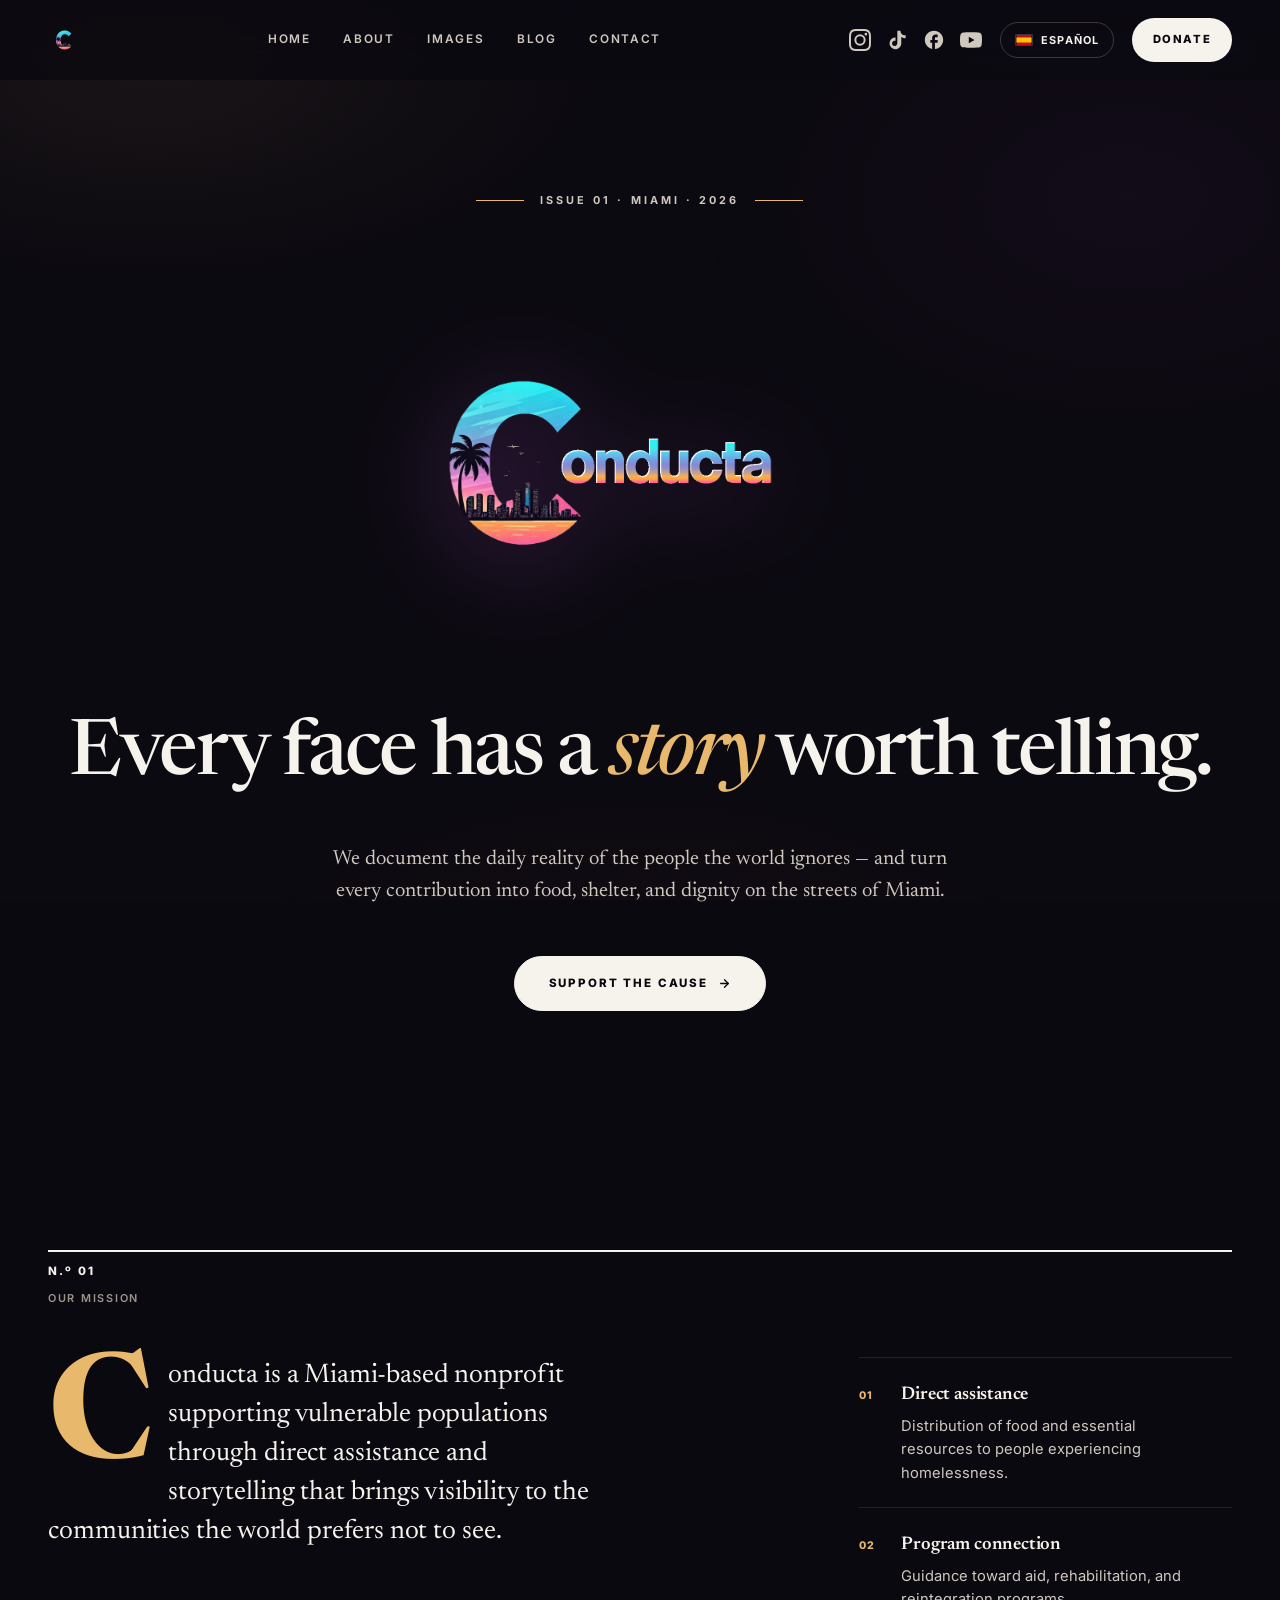
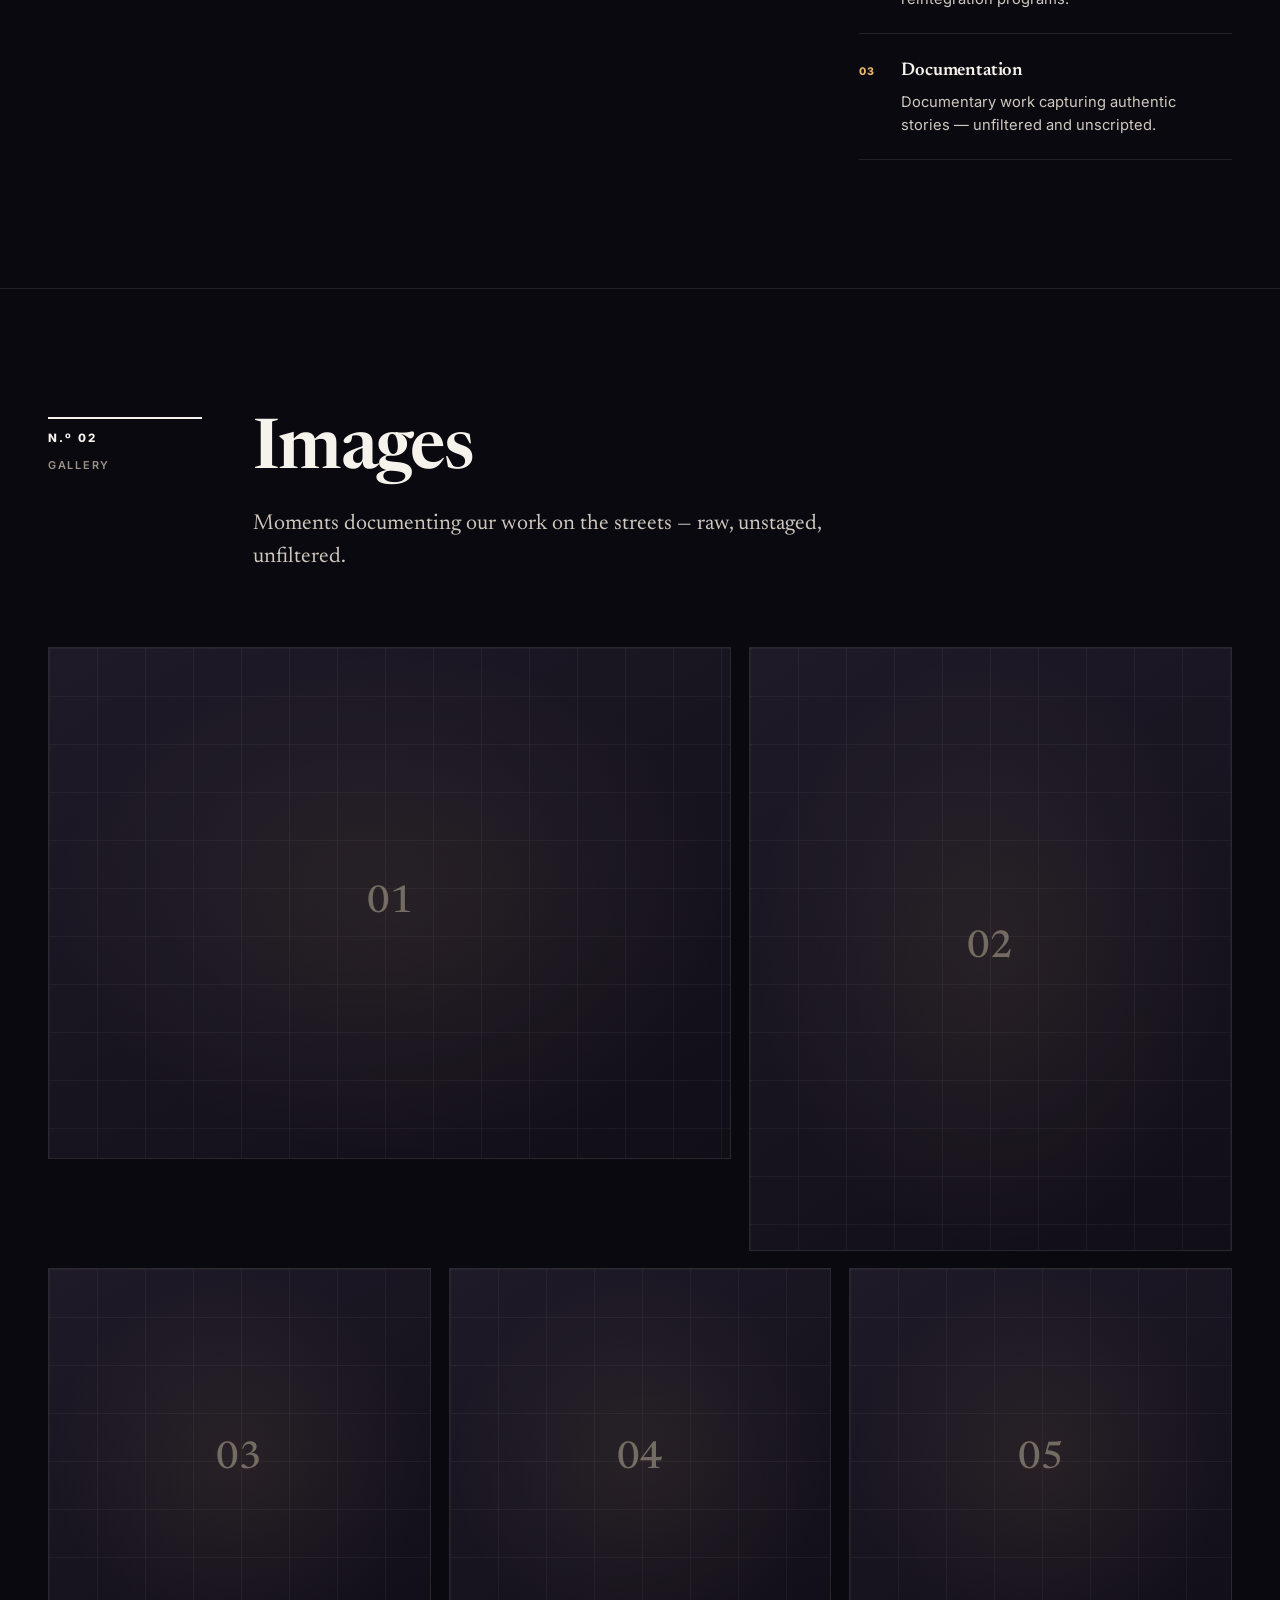
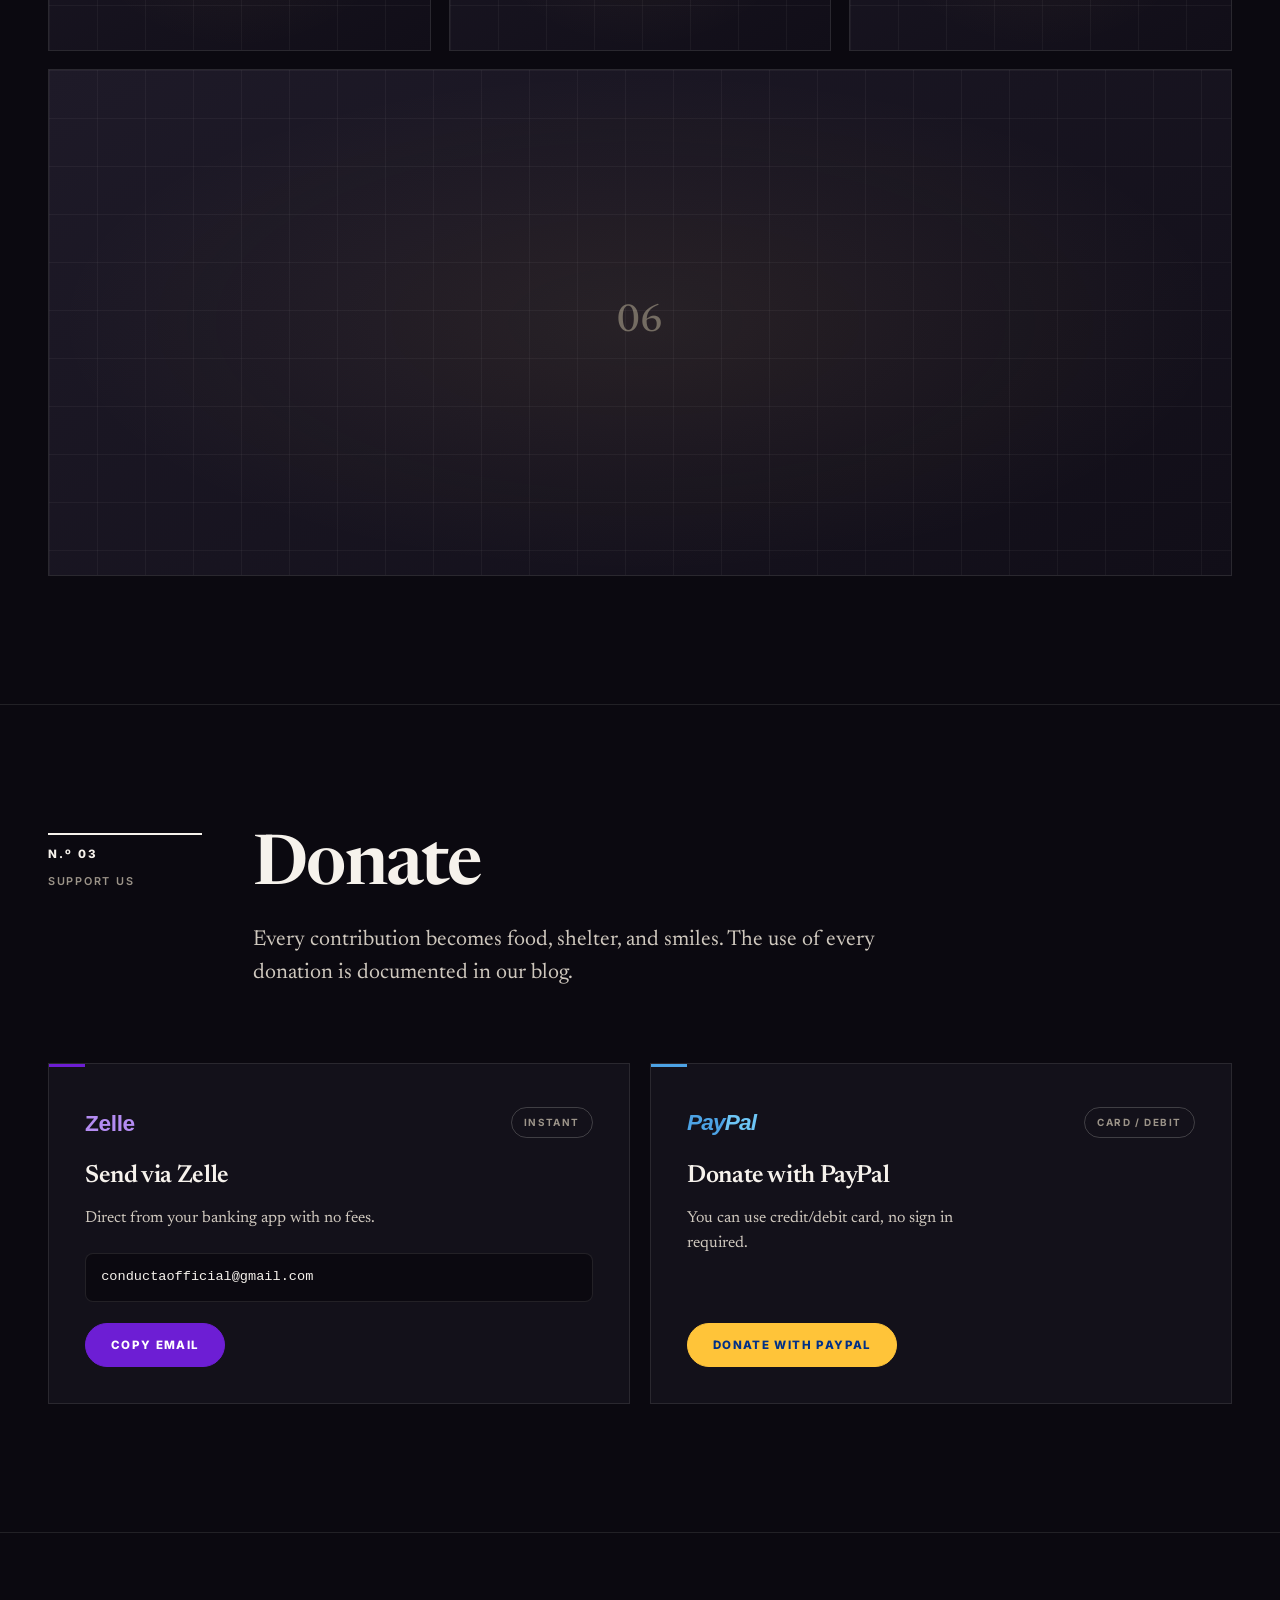
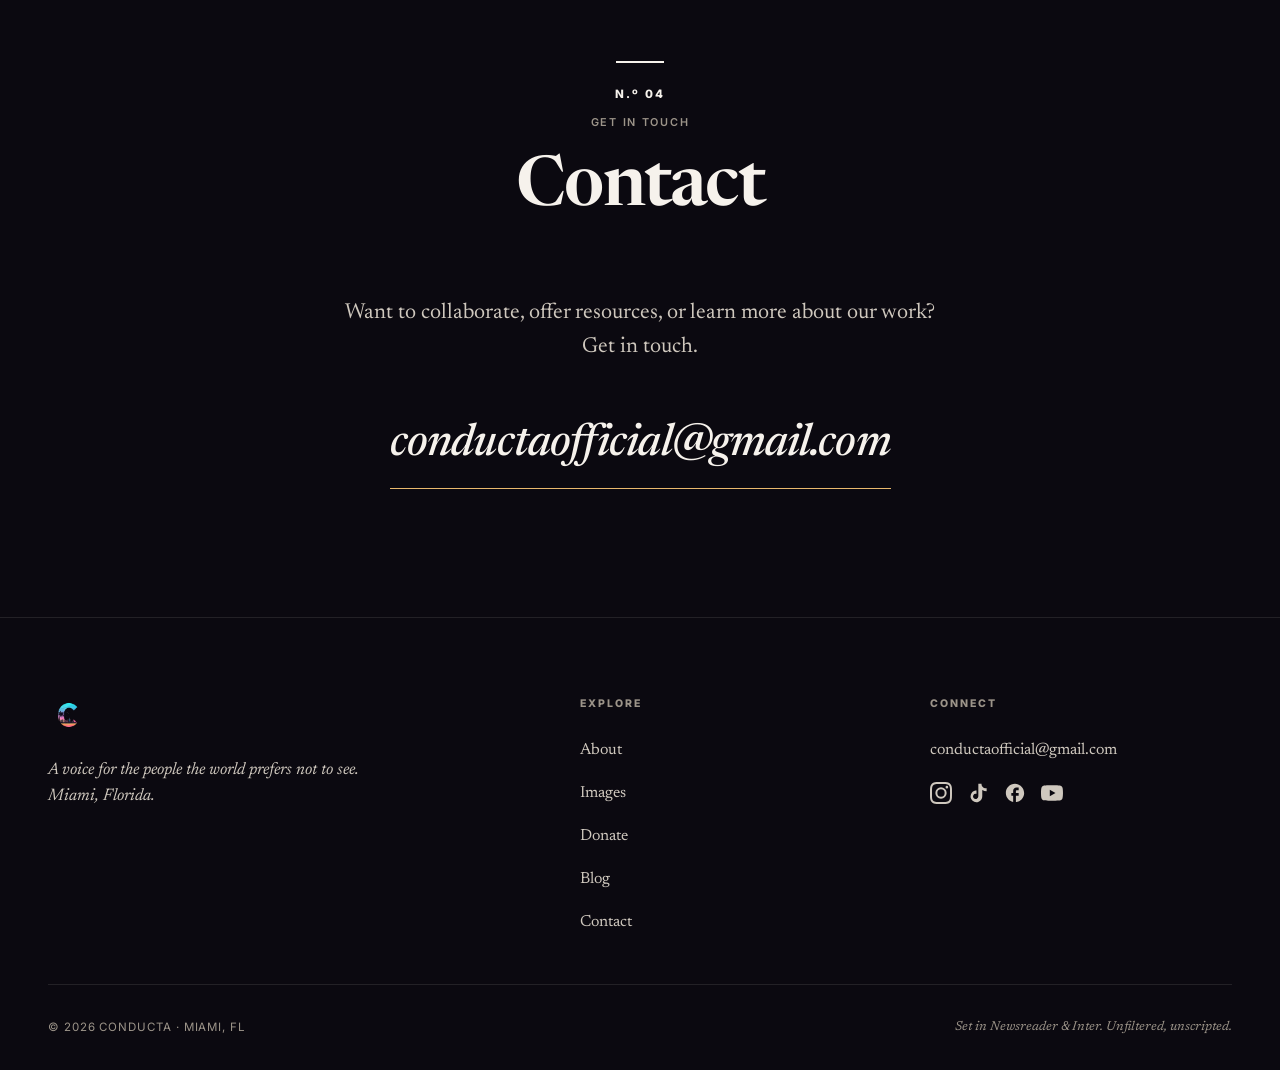
==== index.html @ 00395d4e "hero line → "Every face has a story worth telling." / "Cada rostro tiene una historia que contar.", " ====
<!DOCTYPE html>
<html lang="es">
<head>
  <meta charset="UTF-8" />
  <meta name="viewport" content="width=device-width, initial-scale=1.0" />
  <meta name="description" content="Conducta — Documentamos la realidad diaria sin filtro y sin guión. Somos la voz de las personas que el mundo ignora." data-i18n-meta="description" />
  <meta name="theme-color" content="#0B0910" />
  <link rel="icon" type="image/png" href="favicon.png" />
  <link rel="apple-touch-icon" href="favicon.png" />
  <title>Conducta — Miami Nonprofit</title>
  <link rel="preconnect" href="https://fonts.googleapis.com" />
  <link rel="preconnect" href="https://fonts.gstatic.com" crossorigin />
  <link href="https://fonts.googleapis.com/css2?family=Inter:wght@400;500;600;700;800&family=Newsreader:opsz,wght@6..72,300;6..72,400;6..72,500;6..72,600;6..72,700&family=Newsreader:ital,opsz,wght@1,6..72,400;1,6..72,500&display=swap" rel="stylesheet" />
  <link rel="stylesheet" href="styles.css?v=editorial-4" />
</head>
<body>
  <a href="#main" class="skip" data-i18n="a11y.skip">Saltar al contenido</a>

  <header class="site-header" id="site-header">
    <a href="#hero" class="brand" aria-label="Conducta">
      <img src="nav-logo.png" alt="Conducta" class="brand-logo" />
    </a>

    <nav class="nav" aria-label="Primary">
      <a href="#hero" data-i18n="nav.home">Inicio</a>
      <a href="#about" data-i18n="nav.about">Quiénes Somos</a>
      <a href="#imagenes" data-i18n="nav.images">Imágenes</a>
      <a href="blog.html" data-i18n="nav.blog">Blog</a>
      <a href="#contacto" data-i18n="nav.contact">Contacto</a>
    </nav>

    <div class="header-right">
      <div class="social-links">
        <a class="social-ig" href="https://www.instagram.com/conducta_dade/" target="_blank" rel="noopener" aria-label="Instagram">
          <svg viewBox="0 0 24 24" fill="currentColor" aria-hidden="true"><path d="M12 2.2c3.2 0 3.58.01 4.85.07 1.17.05 1.8.25 2.23.41.56.22.96.48 1.38.9.42.42.68.82.9 1.38.16.42.36 1.06.41 2.23.06 1.27.07 1.65.07 4.85s-.01 3.58-.07 4.85c-.05 1.17-.25 1.8-.41 2.23-.22.56-.48.96-.9 1.38-.42.42-.82.68-1.38.9-.42.16-1.06.36-2.23.41-1.27.06-1.65.07-4.85.07s-3.58-.01-4.85-.07c-1.17-.05-1.8-.25-2.23-.41a3.7 3.7 0 01-1.38-.9 3.7 3.7 0 01-.9-1.38c-.16-.42-.36-1.06-.41-2.23C2.21 15.58 2.2 15.2 2.2 12s.01-3.58.07-4.85c.05-1.17.25-1.8.41-2.23.22-.56.48-.96.9-1.38.42-.42.82-.68 1.38-.9.42-.16 1.06-.36 2.23-.41C8.42 2.21 8.8 2.2 12 2.2zM12 0C8.74 0 8.33.01 7.05.07 5.78.13 4.9.33 4.14.63a5.9 5.9 0 00-2.13 1.38A5.9 5.9 0 00.63 4.14C.33 4.9.13 5.78.07 7.05.01 8.33 0 8.74 0 12s.01 3.67.07 4.95c.06 1.27.26 2.15.56 2.91.31.79.73 1.46 1.38 2.13.67.65 1.34 1.07 2.13 1.38.76.3 1.64.5 2.91.56C8.33 23.99 8.74 24 12 24s3.67-.01 4.95-.07c1.27-.06 2.15-.26 2.91-.56a5.9 5.9 0 002.13-1.38 5.9 5.9 0 001.38-2.13c.3-.76.5-1.64.56-2.91.06-1.28.07-1.69.07-4.95s-.01-3.67-.07-4.95c-.06-1.27-.26-2.15-.56-2.91a5.9 5.9 0 00-1.38-2.13A5.9 5.9 0 0019.86.63C19.1.33 18.22.13 16.95.07 15.67.01 15.26 0 12 0zm0 5.84a6.16 6.16 0 100 12.32 6.16 6.16 0 000-12.32zm0 10.16a4 4 0 110-8 4 4 0 010 8zm7.85-10.4a1.44 1.44 0 11-2.88 0 1.44 1.44 0 012.88 0z"/></svg>
        </a>
        <a class="social-tt" href="https://www.tiktok.com/@conductadade" target="_blank" rel="noopener" aria-label="TikTok">
          <svg viewBox="0 0 24 24" fill="currentColor" aria-hidden="true"><path d="M19.59 6.69a4.83 4.83 0 01-3.77-4.25V2h-3.45v13.67a2.89 2.89 0 01-5.2 1.74 2.89 2.89 0 012.31-4.64 2.93 2.93 0 01.88.13V9.4a6.84 6.84 0 00-1-.05A6.33 6.33 0 005.8 20.1a6.34 6.34 0 0010.86-4.43V8.64a8.16 8.16 0 004.77 1.52V6.77a4.85 4.85 0 01-1.84-.08z"/></svg>
        </a>
        <a class="social-fb" href="https://www.facebook.com/conducta.dade" target="_blank" rel="noopener" aria-label="Facebook">
          <svg viewBox="0 0 24 24" fill="currentColor" aria-hidden="true"><path d="M22 12c0-5.52-4.48-10-10-10S2 6.48 2 12c0 4.84 3.44 8.87 8 9.8V15H8v-3h2V9.5C10 7.57 11.57 6 13.5 6H16v3h-2c-.55 0-1 .45-1 1v2h3v3h-3v6.95c5.05-.5 9-4.76 9-9.95z"/></svg>
        </a>
        <a class="social-yt" href="https://www.youtube.com/@Conductadade" target="_blank" rel="noopener" aria-label="YouTube">
          <svg viewBox="0 0 24 24" fill="currentColor" aria-hidden="true"><path d="M23.5 6.2a3 3 0 00-2.1-2.12C19.55 3.58 12 3.58 12 3.58s-7.55 0-9.4.5A3 3 0 00.5 6.2C0 8.06 0 12 0 12s0 3.94.5 5.8a3 3 0 002.1 2.12c1.85.5 9.4.5 9.4.5s7.55 0 9.4-.5a3 3 0 002.1-2.12C24 15.94 24 12 24 12s0-3.94-.5-5.8zM9.6 15.57V8.43L15.82 12 9.6 15.57z"/></svg>
        </a>
      </div>

      <button id="lang-toggle" class="lang-toggle" aria-label="Toggle language">
        <svg class="flag" viewBox="0 0 24 16" aria-hidden="true"><rect width="24" height="16" fill="#b22234"/><rect y="1.23" width="24" height="1.23" fill="#fff"/><rect y="3.69" width="24" height="1.23" fill="#fff"/><rect y="6.15" width="24" height="1.23" fill="#fff"/><rect y="8.62" width="24" height="1.23" fill="#fff"/><rect y="11.08" width="24" height="1.23" fill="#fff"/><rect y="13.54" width="24" height="1.23" fill="#fff"/><rect width="9.6" height="8.62" fill="#3c3b6e"/></svg>
        <span>English</span>
      </button>

      <a href="#donar" class="header-donate" data-i18n="nav.donate">Donar</a>

      <button class="menu-toggle" id="menu-toggle" aria-label="Open menu" aria-expanded="false" aria-controls="mobile-menu">
        <svg viewBox="0 0 24 24" fill="none" stroke="currentColor" stroke-width="2" stroke-linecap="round"><line x1="3" y1="7" x2="21" y2="7"/><line x1="3" y1="17" x2="21" y2="17"/></svg>
      </button>
    </div>
  </header>

  <div class="mobile-menu" id="mobile-menu" aria-hidden="true">
    <button class="mobile-menu-close" id="mobile-menu-close" aria-label="Close menu">
      <svg viewBox="0 0 24 24" fill="none" stroke="currentColor" stroke-width="2" stroke-linecap="round"><line x1="6" y1="6" x2="18" y2="18"/><line x1="6" y1="18" x2="18" y2="6"/></svg>
    </button>
    <nav class="mobile-nav" aria-label="Mobile">
      <a href="#hero" data-num="01" data-i18n="nav.home">Inicio</a>
      <a href="#about" data-num="02" data-i18n="nav.about">Quiénes Somos</a>
      <a href="#imagenes" data-num="03" data-i18n="nav.images">Imágenes</a>
      <a href="#donar" data-num="04" data-i18n="nav.donate">Donar</a>
      <a href="blog.html" data-num="05" data-i18n="nav.blog">Blog</a>
      <a href="#contacto" data-num="06" data-i18n="nav.contact">Contacto</a>
    </nav>
    <div class="mobile-menu-footer">
      <div class="social-links">
        <a class="social-ig" href="https://www.instagram.com/conducta_dade/" target="_blank" rel="noopener" aria-label="Instagram">
          <svg viewBox="0 0 24 24" fill="currentColor" aria-hidden="true"><path d="M12 2.2c3.2 0 3.58.01 4.85.07 1.17.05 1.8.25 2.23.41.56.22.96.48 1.38.9.42.42.68.82.9 1.38.16.42.36 1.06.41 2.23.06 1.27.07 1.65.07 4.85s-.01 3.58-.07 4.85c-.05 1.17-.25 1.8-.41 2.23-.22.56-.48.96-.9 1.38-.42.42-.82.68-1.38.9-.42.16-1.06.36-2.23.41-1.27.06-1.65.07-4.85.07s-3.58-.01-4.85-.07c-1.17-.05-1.8-.25-2.23-.41a3.7 3.7 0 01-1.38-.9 3.7 3.7 0 01-.9-1.38c-.16-.42-.36-1.06-.41-2.23C2.21 15.58 2.2 15.2 2.2 12s.01-3.58.07-4.85c.05-1.17.25-1.8.41-2.23.22-.56.48-.96.9-1.38.42-.42.82-.68 1.38-.9.42-.16 1.06-.36 2.23-.41C8.42 2.21 8.8 2.2 12 2.2zM12 0C8.74 0 8.33.01 7.05.07 5.78.13 4.9.33 4.14.63a5.9 5.9 0 00-2.13 1.38A5.9 5.9 0 00.63 4.14C.33 4.9.13 5.78.07 7.05.01 8.33 0 8.74 0 12s.01 3.67.07 4.95c.06 1.27.26 2.15.56 2.91.31.79.73 1.46 1.38 2.13.67.65 1.34 1.07 2.13 1.38.76.3 1.64.5 2.91.56C8.33 23.99 8.74 24 12 24s3.67-.01 4.95-.07c1.27-.06 2.15-.26 2.91-.56a5.9 5.9 0 002.13-1.38 5.9 5.9 0 001.38-2.13c.3-.76.5-1.64.56-2.91.06-1.28.07-1.69.07-4.95s-.01-3.67-.07-4.95c-.06-1.27-.26-2.15-.56-2.91a5.9 5.9 0 00-1.38-2.13A5.9 5.9 0 0019.86.63C19.1.33 18.22.13 16.95.07 15.67.01 15.26 0 12 0zm0 5.84a6.16 6.16 0 100 12.32 6.16 6.16 0 000-12.32zm0 10.16a4 4 0 110-8 4 4 0 010 8zm7.85-10.4a1.44 1.44 0 11-2.88 0 1.44 1.44 0 012.88 0z"/></svg>
        </a>
        <a class="social-tt" href="https://www.tiktok.com/@conductadade" target="_blank" rel="noopener" aria-label="TikTok">
          <svg viewBox="0 0 24 24" fill="currentColor" aria-hidden="true"><path d="M19.59 6.69a4.83 4.83 0 01-3.77-4.25V2h-3.45v13.67a2.89 2.89 0 01-5.2 1.74 2.89 2.89 0 012.31-4.64 2.93 2.93 0 01.88.13V9.4a6.84 6.84 0 00-1-.05A6.33 6.33 0 005.8 20.1a6.34 6.34 0 0010.86-4.43V8.64a8.16 8.16 0 004.77 1.52V6.77a4.85 4.85 0 01-1.84-.08z"/></svg>
        </a>
        <a class="social-fb" href="https://www.facebook.com/conducta.dade" target="_blank" rel="noopener" aria-label="Facebook">
          <svg viewBox="0 0 24 24" fill="currentColor" aria-hidden="true"><path d="M22 12c0-5.52-4.48-10-10-10S2 6.48 2 12c0 4.84 3.44 8.87 8 9.8V15H8v-3h2V9.5C10 7.57 11.57 6 13.5 6H16v3h-2c-.55 0-1 .45-1 1v2h3v3h-3v6.95c5.05-.5 9-4.76 9-9.95z"/></svg>
        </a>
        <a class="social-yt" href="https://www.youtube.com/@Conductadade" target="_blank" rel="noopener" aria-label="YouTube">
          <svg viewBox="0 0 24 24" fill="currentColor" aria-hidden="true"><path d="M23.5 6.2a3 3 0 00-2.1-2.12C19.55 3.58 12 3.58 12 3.58s-7.55 0-9.4.5A3 3 0 00.5 6.2C0 8.06 0 12 0 12s0 3.94.5 5.8a3 3 0 002.1 2.12c1.85.5 9.4.5 9.4.5s7.55 0 9.4-.5a3 3 0 002.1-2.12C24 15.94 24 12 24 12s0-3.94-.5-5.8zM9.6 15.57V8.43L15.82 12 9.6 15.57z"/></svg>
        </a>
      </div>
      <a href="mailto:conductaofficial@gmail.com" class="mobile-menu-footer-email">conductaofficial@gmail.com</a>
    </div>
  </div>

  <main id="main">
    <section id="hero" class="hero" aria-labelledby="hero-headline">
      <div class="hero-grid">
        <div class="hero-issue reveal">
          <span class="rule"></span>
          <span data-i18n="hero.issue">Edición 01 · Miami · 2026</span>
          <span class="rule"></span>
        </div>

        <img class="hero-logo reveal" src="hero-logo.png" alt="Conducta" />

        <h1 id="hero-headline" class="hero-headline reveal" data-i18n="hero.headline">
          Cada rostro tiene una <em>historia</em> que contar.
        </h1>

        <p class="hero-lede reveal" data-i18n="hero.lede">
          Documentamos la realidad diaria de las personas que el mundo ignora — y convertimos cada aporte en comida, abrigo y dignidad en las calles de Miami.
        </p>

        <div class="hero-ctas reveal">
          <a href="#donar" class="btn btn-primary" data-i18n="hero.cta">
            <span>Apoya la causa</span>
            <svg viewBox="0 0 24 24" fill="none" stroke="currentColor" stroke-width="2.4" stroke-linecap="round" stroke-linejoin="round"><line x1="5" y1="12" x2="19" y2="12"/><polyline points="12 5 19 12 12 19"/></svg>
          </a>
        </div>
      </div>
    </section>

    <section id="about" class="section" aria-labelledby="about-title">
      <div class="section-inner">
        <header class="section-header section-header--meta-only reveal">
          <div class="section-meta">
            <span class="section-num">N.º 01</span>
            <h2 id="about-title" class="section-meta-label" data-i18n="about.eyebrow">Nuestra misión</h2>
          </div>
        </header>

        <div class="manifesto-grid">
          <p class="manifesto-lead reveal" data-i18n="about.lead">
            Conducta es una organización sin fines de lucro con sede en Miami que apoya a poblaciones vulnerables a través de la asistencia directa y narrativas que dan visibilidad a las comunidades que el mundo prefiere no ver.
          </p>

          <ul class="pillars" aria-label="Pilares">
            <li class="pillar reveal">
              <span class="pillar-num">01</span>
              <div class="pillar-body">
                <h3 data-i18n="about.p1.title">Asistencia directa</h3>
                <p data-i18n="about.p1.text">Distribución de alimentos y recursos esenciales para personas en situación de calle.</p>
              </div>
            </li>
            <li class="pillar reveal">
              <span class="pillar-num">02</span>
              <div class="pillar-body">
                <h3 data-i18n="about.p2.title">Conexión a programas</h3>
                <p data-i18n="about.p2.text">Acompañamiento hacia programas de ayuda, rehabilitación y reintegración.</p>
              </div>
            </li>
            <li class="pillar reveal">
              <span class="pillar-num">03</span>
              <div class="pillar-body">
                <h3 data-i18n="about.p3.title">Documentación</h3>
                <p data-i18n="about.p3.text">Trabajo documental que captura historias auténticas, sin filtro y sin guión.</p>
              </div>
            </li>
          </ul>
        </div>
      </div>
    </section>

    <section id="imagenes" class="section" aria-labelledby="images-title">
      <div class="section-inner">
        <header class="section-header reveal">
          <div class="section-meta">
            <span class="section-num">N.º 02</span>
            <span class="section-meta-label" data-i18n="images.eyebrow">Galería</span>
          </div>
          <div class="section-head-body">
            <h2 id="images-title" class="section-title" data-i18n="images.title">Imágenes</h2>
            <p class="section-sub" data-i18n="images.sub">Momentos que documentan nuestra labor en las calles — crudos, sin montaje, sin filtro.</p>
          </div>
        </header>

        <div class="image-grid reveal">
          <figure class="img-tile"><div class="img-placeholder">01</div></figure>
          <figure class="img-tile"><div class="img-placeholder">02</div></figure>
          <figure class="img-tile"><div class="img-placeholder">03</div></figure>
          <figure class="img-tile"><div class="img-placeholder">04</div></figure>
          <figure class="img-tile"><div class="img-placeholder">05</div></figure>
          <figure class="img-tile"><div class="img-placeholder">06</div></figure>
        </div>
      </div>
    </section>

    <section id="donar" class="section" aria-labelledby="donate-title">
      <div class="section-inner">
        <header class="section-header reveal">
          <div class="section-meta">
            <span class="section-num">N.º 03</span>
            <span class="section-meta-label" data-i18n="donate.eyebrow">Apóyanos</span>
          </div>
          <div class="section-head-body">
            <h2 id="donate-title" class="section-title" data-i18n="donate.title">Donar</h2>
            <p class="section-sub" data-i18n="donate.sub">Cada aporte se convierte en comida, abrigo y sonrisas. El uso de cada donación se documenta en nuestro blog.</p>
          </div>
        </header>

        <div class="donate-grid">
          <article class="donate-card donate-zelle reveal">
            <div class="donate-head">
              <svg class="donate-logo" viewBox="0 0 120 48" xmlns="http://www.w3.org/2000/svg" aria-label="Zelle">
                <text x="0" y="35" font-family="Arial, Helvetica, sans-serif" font-size="32" font-weight="900" fill="#B48CF2" letter-spacing="-0.5">Zelle</text>
              </svg>
              <span class="donate-label" data-i18n="donate.instant">Instantáneo</span>
            </div>
            <h3 class="donate-title" data-i18n="donate.zelleTitle">Enviar por Zelle</h3>
            <p class="donate-note" data-i18n="donate.zelleNote">Directo desde tu app de banca, sin comisiones.</p>
            <div class="donate-detail">conductaofficial@gmail.com</div>
            <div class="donate-actions">
              <button class="btn-zelle" data-copy="conductaofficial@gmail.com" data-i18n="donate.copy">Copiar correo</button>
            </div>
          </article>

          <article class="donate-card donate-paypal reveal">
            <div class="donate-head">
              <svg class="donate-logo" viewBox="0 0 140 48" xmlns="http://www.w3.org/2000/svg" aria-label="PayPal">
                <text x="0" y="34" font-family="Arial Black, Arial, Helvetica, sans-serif" font-size="32" font-style="italic" font-weight="900" letter-spacing="-1.2">
                  <tspan fill="#4DA3E5">Pay</tspan><tspan fill="#6DC5F5">Pal</tspan>
                </text>
              </svg>
              <span class="donate-label" data-i18n="donate.card">Tarjeta / Débito</span>
            </div>
            <h3 class="donate-title" data-i18n="donate.paypalTitle">Donar con PayPal</h3>
            <p class="donate-note" data-i18n="donate.paypalNote">Puedes usar tarjeta de crédito o débito, sin necesidad de iniciar sesión.</p>
            <div class="donate-actions">
              <form class="paypal-form" action="https://www.paypal.com/donate" method="post" target="_top">
                <input type="hidden" name="business" value="conductaofficial@gmail.com" />
                <input type="hidden" name="no_recurring" value="0" />
                <input type="hidden" name="item_name" value="Conducta Nonprofit Donation" />
                <input type="hidden" name="currency_code" value="USD" />
                <button type="submit" class="btn-paypal" data-i18n="donate.paypal">Donar con PayPal</button>
              </form>
            </div>
          </article>
        </div>
      </div>
    </section>

    <section id="contacto" class="section" aria-labelledby="contact-title">
      <div class="section-inner">
        <header class="section-header section-header--centered reveal">
          <div class="section-meta">
            <span class="section-num">N.º 04</span>
            <span class="section-meta-label" data-i18n="contact.eyebrow">En contacto</span>
          </div>
          <div class="section-head-body">
            <h2 id="contact-title" class="section-title" data-i18n="contact.title">Contacto</h2>
          </div>
        </header>

        <div class="contact">
          <p class="contact-text reveal" data-i18n="contact.text">¿Quieres colaborar, ofrecer recursos o conocer más sobre nuestro trabajo? Escríbenos.</p>
          <a class="contact-email reveal" href="mailto:conductaofficial@gmail.com">conductaofficial@gmail.com</a>
        </div>
      </div>
    </section>
  </main>

  <footer class="site-footer">
    <div class="footer-inner">
      <div class="footer-top">
        <div class="footer-brand">
          <img src="nav-logo.png" alt="Conducta" class="brand-logo" />
          <p class="footer-tag" data-i18n="footer.longTag">Una voz para las personas que el mundo prefiere no ver. Miami, Florida.</p>
        </div>
        <div class="footer-col">
          <h4 data-i18n="footer.explore">Explorar</h4>
          <ul>
            <li><a href="#about" data-i18n="nav.about">Quiénes Somos</a></li>
            <li><a href="#imagenes" data-i18n="nav.images">Imágenes</a></li>
            <li><a href="#donar" data-i18n="nav.donate">Donar</a></li>
            <li><a href="blog.html" data-i18n="nav.blog">Blog</a></li>
            <li><a href="#contacto" data-i18n="nav.contact">Contacto</a></li>
          </ul>
        </div>
        <div class="footer-col">
          <h4 data-i18n="footer.connect">Conecta</h4>
          <ul>
            <li><a href="mailto:conductaofficial@gmail.com">conductaofficial@gmail.com</a></li>
          </ul>
          <div class="social-links">
            <a class="social-ig" href="https://www.instagram.com/conducta_dade/" target="_blank" rel="noopener" aria-label="Instagram">
              <svg viewBox="0 0 24 24" fill="currentColor" aria-hidden="true"><path d="M12 2.2c3.2 0 3.58.01 4.85.07 1.17.05 1.8.25 2.23.41.56.22.96.48 1.38.9.42.42.68.82.9 1.38.16.42.36 1.06.41 2.23.06 1.27.07 1.65.07 4.85s-.01 3.58-.07 4.85c-.05 1.17-.25 1.8-.41 2.23-.22.56-.48.96-.9 1.38-.42.42-.82.68-1.38.9-.42.16-1.06.36-2.23.41-1.27.06-1.65.07-4.85.07s-3.58-.01-4.85-.07c-1.17-.05-1.8-.25-2.23-.41a3.7 3.7 0 01-1.38-.9 3.7 3.7 0 01-.9-1.38c-.16-.42-.36-1.06-.41-2.23C2.21 15.58 2.2 15.2 2.2 12s.01-3.58.07-4.85c.05-1.17.25-1.8.41-2.23.22-.56.48-.96.9-1.38.42-.42.82-.68 1.38-.9.42-.16 1.06-.36 2.23-.41C8.42 2.21 8.8 2.2 12 2.2zM12 0C8.74 0 8.33.01 7.05.07 5.78.13 4.9.33 4.14.63a5.9 5.9 0 00-2.13 1.38A5.9 5.9 0 00.63 4.14C.33 4.9.13 5.78.07 7.05.01 8.33 0 8.74 0 12s.01 3.67.07 4.95c.06 1.27.26 2.15.56 2.91.31.79.73 1.46 1.38 2.13.67.65 1.34 1.07 2.13 1.38.76.3 1.64.5 2.91.56C8.33 23.99 8.74 24 12 24s3.67-.01 4.95-.07c1.27-.06 2.15-.26 2.91-.56a5.9 5.9 0 002.13-1.38 5.9 5.9 0 001.38-2.13c.3-.76.5-1.64.56-2.91.06-1.28.07-1.69.07-4.95s-.01-3.67-.07-4.95c-.06-1.27-.26-2.15-.56-2.91a5.9 5.9 0 00-1.38-2.13A5.9 5.9 0 0019.86.63C19.1.33 18.22.13 16.95.07 15.67.01 15.26 0 12 0zm0 5.84a6.16 6.16 0 100 12.32 6.16 6.16 0 000-12.32zm0 10.16a4 4 0 110-8 4 4 0 010 8zm7.85-10.4a1.44 1.44 0 11-2.88 0 1.44 1.44 0 012.88 0z"/></svg>
            </a>
            <a class="social-tt" href="https://www.tiktok.com/@conductadade" target="_blank" rel="noopener" aria-label="TikTok">
              <svg viewBox="0 0 24 24" fill="currentColor" aria-hidden="true"><path d="M19.59 6.69a4.83 4.83 0 01-3.77-4.25V2h-3.45v13.67a2.89 2.89 0 01-5.2 1.74 2.89 2.89 0 012.31-4.64 2.93 2.93 0 01.88.13V9.4a6.84 6.84 0 00-1-.05A6.33 6.33 0 005.8 20.1a6.34 6.34 0 0010.86-4.43V8.64a8.16 8.16 0 004.77 1.52V6.77a4.85 4.85 0 01-1.84-.08z"/></svg>
            </a>
            <a class="social-fb" href="https://www.facebook.com/conducta.dade" target="_blank" rel="noopener" aria-label="Facebook">
              <svg viewBox="0 0 24 24" fill="currentColor" aria-hidden="true"><path d="M22 12c0-5.52-4.48-10-10-10S2 6.48 2 12c0 4.84 3.44 8.87 8 9.8V15H8v-3h2V9.5C10 7.57 11.57 6 13.5 6H16v3h-2c-.55 0-1 .45-1 1v2h3v3h-3v6.95c5.05-.5 9-4.76 9-9.95z"/></svg>
            </a>
            <a class="social-yt" href="https://www.youtube.com/@Conductadade" target="_blank" rel="noopener" aria-label="YouTube">
              <svg viewBox="0 0 24 24" fill="currentColor" aria-hidden="true"><path d="M23.5 6.2a3 3 0 00-2.1-2.12C19.55 3.58 12 3.58 12 3.58s-7.55 0-9.4.5A3 3 0 00.5 6.2C0 8.06 0 12 0 12s0 3.94.5 5.8a3 3 0 002.1 2.12c1.85.5 9.4.5 9.4.5s7.55 0 9.4-.5a3 3 0 002.1-2.12C24 15.94 24 12 24 12s0-3.94-.5-5.8zM9.6 15.57V8.43L15.82 12 9.6 15.57z"/></svg>
            </a>
          </div>
        </div>
      </div>
      <div class="footer-bottom">
        <p>© <span id="year"></span> Conducta · Miami, FL</p>
        <p class="footer-colophon" data-i18n="footer.colophon">Set in Newsreader &amp; Inter. Sin filtro, sin guión.</p>
      </div>
    </div>
  </footer>

  <script src="script.js?v=editorial-4"></script>
</body>
</html>
---- styles.css ----
/* ============================================================
   Conducta — Editorial Design System
   Style: Editorial Grid / Magazine (UI/UX Pro Max #66)
          + Storytelling-Driven Landing (#27)
   Typography: Newsreader + Inter (News Editorial #14)
   Palette: Dark editorial (inspired by #53 Photography Studio)
   ============================================================ */

:root {
  /* Ink — surfaces (dark editorial base) */
  --ink:         #0B0910;
  --ink-2:       #13111A;
  --ink-3:       #1C1925;
  --ink-4:       #272232;

  /* Paper — text (warm off-white, 4.5:1+ on ink) */
  --paper:       #F6F2EC;
  --paper-dim:   #CFC8BE;   /* 11.4:1 on --ink */
  --paper-mute:  #9C9489;   /* 5.7:1  on --ink — WCAG AA */
  --paper-soft:  #746C62;

  /* Rules — hairlines */
  --rule:        rgba(246, 242, 236, 0.10);
  --rule-strong: rgba(246, 242, 236, 0.20);

  /* Accent — single warm editorial ochre (used sparingly) */
  --accent:      #E8B86D;      /* ochre */
  --accent-deep: #C89146;
  --accent-hot:  #D95D39;      /* rare, emphasis only */

  /* Brand gradient — reserved for logo and the one hero accent */
  --gradient: linear-gradient(120deg, #00C9FF 0%, #B44FD6 50%, #FF6B6B 100%);

  /* Donate brand colors (preserved) */
  --zelle:        #6D1ED4;
  --paypal:       #0070BA;
  --paypal-alt:   #4DA3E5;
  --paypal-cta:   #FFC439;

  /* Layout */
  --max:        1280px;
  --max-prose:  68ch;          /* UX #73: 65-75 characters */
  --pad:        clamp(1.25rem, 4vw, 3rem);
  --pad-tight:  clamp(1rem, 3vw, 2rem);

  /* Radii — editorial: subtle, almost square */
  --r-sm: 4px;
  --r:    8px;
  --r-lg: 14px;
  --r-pill: 999px;

  /* Type families — UX #14 News Editorial pairing */
  --serif: "Newsreader", "Iowan Old Style", Georgia, "Times New Roman", serif;
  --sans:  "Inter", -apple-system, BlinkMacSystemFont, "Segoe UI", Roboto, sans-serif;
  --mono:  ui-monospace, "SF Mono", Menlo, Consolas, monospace;

  /* Motion — UX #8: 150-300ms micro-interactions */
  --ease:       cubic-bezier(0.2, 0.8, 0.2, 1);
  --ease-out:   cubic-bezier(0.16, 1, 0.3, 1);
  --dur-fast:   180ms;
  --dur:        240ms;
  --dur-slow:   560ms;

  /* Z-index scale — UX #15 */
  --z-base:   1;
  --z-raised: 10;
  --z-header: 50;
  --z-overlay: 80;
  --z-modal:  100;
  --z-toast:  200;
}

*, *::before, *::after {
  box-sizing: border-box;
  margin: 0;
  padding: 0;
}

html {
  scroll-behavior: smooth;         /* UX #1 */
  scroll-padding-top: 96px;        /* UX #2 — compensates sticky nav */
  -webkit-text-size-adjust: 100%;
  text-rendering: optimizeLegibility;
}

body {
  font-family: var(--sans);
  font-size: 17px;                 /* ≥16px body — UX #67 */
  line-height: 1.65;               /* UX #72: 1.5-1.75 */
  color: var(--paper);
  background: var(--ink);
  font-weight: 400;
  -webkit-font-smoothing: antialiased;
  -moz-osx-font-smoothing: grayscale;
  overflow-x: hidden;              /* UX #69 */
  min-height: 100dvh;              /* UX #20 — dvh for mobile */
}

/* Ambient grain + glow */
body::before {
  content: "";
  position: fixed;
  inset: 0;
  pointer-events: none;
  z-index: 0;
  background:
    radial-gradient(60% 40% at 12% 8%,  rgba(232, 184, 109, 0.06), transparent 60%),
    radial-gradient(50% 45% at 88% 22%, rgba(180, 79, 214, 0.045), transparent 60%),
    radial-gradient(55% 40% at 50% 110%, rgba(217, 93, 57, 0.04), transparent 60%);
}

body::after {
  content: "";
  position: fixed;
  inset: 0;
  pointer-events: none;
  z-index: 0;
  opacity: 0.35;
  mix-blend-mode: overlay;
  background-image: url("data:image/svg+xml;utf8,<svg viewBox='0 0 200 200' xmlns='http://www.w3.org/2000/svg'><filter id='n'><feTurbulence type='fractalNoise' baseFrequency='0.9' numOctaves='3'/><feColorMatrix values='0 0 0 0 1 0 0 0 0 1 0 0 0 0 1 0 0 0 0.05 0'/></filter><rect width='100%25' height='100%25' filter='url(%23n)'/></svg>");
}

main, header, footer { position: relative; z-index: var(--z-base); }

img { max-width: 100%; height: auto; display: block; }
a { color: inherit; text-decoration: none; }
button { font-family: inherit; cursor: pointer; border: none; background: none; color: inherit; }

::selection { background: var(--accent); color: var(--ink); }

/* UX #28: visible focus */
:focus-visible {
  outline: 2px solid var(--accent);
  outline-offset: 3px;
  border-radius: 2px;
}

/* UX #45: skip link */
.skip {
  position: absolute;
  left: -9999px;
  top: 0;
  background: var(--paper);
  color: var(--ink);
  padding: 0.85rem 1.35rem;
  font-weight: 700;
  font-size: 0.85rem;
  letter-spacing: 0.06em;
  z-index: var(--z-modal);
}
.skip:focus { left: 0; }

/* ============================================================
   Header — editorial masthead
   ============================================================ */

.site-header {
  position: sticky;
  top: 0;
  z-index: var(--z-header);
  display: grid;
  grid-template-columns: auto 1fr auto;
  align-items: center;
  gap: 2rem;
  padding: 1.1rem var(--pad);
  background: rgba(11, 9, 16, 0.78);
  backdrop-filter: saturate(160%) blur(18px);
  -webkit-backdrop-filter: saturate(160%) blur(18px);
  border-bottom: 1px solid transparent;
  transition: border-color var(--dur) var(--ease), padding var(--dur) var(--ease);
}

.site-header.scrolled { border-bottom-color: var(--rule); }

.brand {
  display: inline-flex;
  align-items: center;
  flex-shrink: 0;
}

.brand-logo {
  height: 32px;
  width: auto;
  object-fit: contain;
}

.nav {
  display: flex;
  gap: 0.15rem;
  align-items: center;
  justify-self: center;
}

.nav a {
  position: relative;
  padding: 0.6rem 0.95rem;
  font-size: 0.74rem;
  letter-spacing: 0.14em;
  text-transform: uppercase;
  font-weight: 600;
  color: var(--paper-dim);
  transition: color var(--dur-fast) var(--ease);
  min-height: 44px;              /* UX #22 touch target */
  display: inline-flex;
  align-items: center;
}

.nav a:hover { color: var(--paper); }

.nav a.nav-active {                 /* UX #3 active state */
  color: var(--paper);
}
.nav a.nav-active::after {
  content: "";
  position: absolute;
  left: 0.95rem;
  right: 0.95rem;
  bottom: 0.4rem;
  height: 1px;
  background: var(--accent);
}

.header-right {
  display: flex;
  align-items: center;
  gap: 1.1rem;
  flex-shrink: 0;
}

.social-links {
  display: flex;
  align-items: center;
  gap: 0.95rem;
}

.social-links a {
  display: inline-flex;
  align-items: center;
  justify-content: center;
  width: 22px;
  height: 22px;
  color: var(--paper-dim);
  transition: color var(--dur-fast), transform var(--dur-fast);
}

.social-links a:hover { transform: translateY(-1px); }
.social-links .social-ig:hover { color: #E1306C; }
.social-links .social-tt:hover { color: var(--paper); }
.social-links .social-fb:hover { color: #4DA3E5; }
.social-links .social-yt:hover { color: #FF4D4D; }
.social-links svg { display: block; width: 22px; height: 22px; }

.lang-toggle {
  display: inline-flex;
  align-items: center;
  gap: 0.5rem;
  border: 1px solid var(--rule-strong);
  padding: 0.5rem 0.85rem;
  min-height: 36px;
  font-size: 0.68rem;
  letter-spacing: 0.12em;
  font-weight: 700;
  text-transform: uppercase;
  color: var(--paper);
  white-space: nowrap;
  border-radius: var(--r-pill);
  transition: background var(--dur-fast), border-color var(--dur-fast);
}

.lang-toggle:hover { background: var(--rule); border-color: var(--paper-mute); }

.lang-toggle .flag {
  width: 18px;
  height: 12px;
  border-radius: 1px;
  border: 1px solid rgba(255, 255, 255, 0.18);
  flex-shrink: 0;
}

.header-donate {
  display: inline-flex;
  align-items: center;
  padding: 0.7rem 1.3rem;
  min-height: 44px;               /* UX #22 */
  font-size: 0.7rem;
  letter-spacing: 0.14em;
  font-weight: 800;
  text-transform: uppercase;
  color: var(--ink);
  background: var(--paper);
  border-radius: var(--r-pill);
  transition: transform var(--dur-fast), box-shadow var(--dur-fast);
  white-space: nowrap;
}

.header-donate:hover {
  transform: translateY(-1px);
  box-shadow: 0 10px 30px rgba(246, 242, 236, 0.14);
}

.menu-toggle {
  display: none;
  width: 44px;
  height: 44px;
  align-items: center;
  justify-content: center;
  border: 1px solid var(--rule-strong);
  border-radius: var(--r-pill);
  color: var(--paper);
}

.menu-toggle svg { width: 20px; height: 20px; }

/* ============================================================
   Mobile menu
   ============================================================ */

.mobile-menu {
  position: fixed;
  inset: 0;
  z-index: var(--z-overlay);
  background: rgba(11, 9, 16, 0.97);
  backdrop-filter: blur(24px);
  -webkit-backdrop-filter: blur(24px);
  display: flex;
  flex-direction: column;
  padding: 5.5rem var(--pad) 3rem;
  opacity: 0;
  pointer-events: none;
  transition: opacity var(--dur) var(--ease);
}

.mobile-menu.open { opacity: 1; pointer-events: auto; }

.mobile-menu-close {
  position: absolute;
  top: 1rem;
  right: var(--pad);
  width: 44px;
  height: 44px;
  display: inline-flex;
  align-items: center;
  justify-content: center;
  border: 1px solid var(--rule-strong);
  border-radius: var(--r-pill);
  color: var(--paper);
}

.mobile-menu-close svg { width: 20px; height: 20px; }

.mobile-nav {
  display: flex;
  flex-direction: column;
  gap: 0.1rem;
  margin-bottom: auto;
  padding-top: 1.25rem;
  border-top: 1px solid var(--rule);
}

.mobile-nav a {
  font-family: var(--serif);
  font-size: clamp(2.2rem, 9vw, 3.1rem);
  font-weight: 600;
  line-height: 1.1;
  letter-spacing: -0.015em;
  padding: 0.6rem 0;
  color: var(--paper);
  border-bottom: 1px solid var(--rule);
  display: flex;
  align-items: center;
  gap: 0.8rem;
}

.mobile-nav a::before {
  content: attr(data-num);
  font-family: var(--sans);
  font-size: 0.7rem;
  font-weight: 700;
  color: var(--paper-mute);
  letter-spacing: 0.1em;
}

.mobile-menu-footer {
  display: flex;
  flex-direction: column;
  gap: 1.25rem;
  padding-top: 2rem;
  border-top: 1px solid var(--rule);
  margin-top: 1.25rem;
}

.mobile-menu-footer .social-links { gap: 1.4rem; }
.mobile-menu-footer .social-links a { width: 28px; height: 28px; }
.mobile-menu-footer .social-links svg { width: 28px; height: 28px; }

.mobile-menu-footer-email {
  font-size: 0.9rem;
  color: var(--paper-dim);
  font-family: var(--mono);
  letter-spacing: 0.01em;
}

/* ============================================================
   Buttons — UX #22 ≥44px, active state #30
   ============================================================ */

.btn {
  display: inline-flex;
  align-items: center;
  justify-content: center;
  gap: 0.65rem;
  padding: 1.05rem 2.1rem;
  min-height: 48px;
  font-size: 0.72rem;
  letter-spacing: 0.16em;
  text-transform: uppercase;
  font-weight: 800;
  border-radius: var(--r-pill);
  transition: transform var(--dur-fast) var(--ease),
              background var(--dur-fast) var(--ease),
              color var(--dur-fast) var(--ease),
              border-color var(--dur-fast) var(--ease),
              box-shadow var(--dur-fast) var(--ease);
  border: 1px solid transparent;
  cursor: pointer;
  white-space: nowrap;
}

.btn svg { width: 13px; height: 13px; transition: transform var(--dur-fast); }
.btn:hover svg { transform: translateX(3px); }
.btn:active { transform: translateY(1px) scale(0.99); }   /* UX #30 */

.btn-primary {
  background: var(--paper);
  color: var(--ink);
  border-color: var(--paper);
}
.btn-primary:hover {
  transform: translateY(-2px);
  box-shadow: 0 16px 44px rgba(246, 242, 236, 0.18);
}

.btn-ghost {
  background: transparent;
  color: var(--paper);
  border-color: var(--rule-strong);
}
.btn-ghost:hover {
  background: var(--rule);
  border-color: var(--paper-mute);
  transform: translateY(-2px);
}

.btn-accent {
  background: transparent;
  color: var(--accent);
  border-color: var(--accent);
}
.btn-accent:hover {
  background: var(--accent);
  color: var(--ink);
}

/* ============================================================
   Section system — editorial magazine grid
   ============================================================ */

.section {
  padding: clamp(5rem, 10vw, 9rem) var(--pad);
  position: relative;
}

.section + .section { border-top: 1px solid var(--rule); }

.section-inner {
  max-width: var(--max);
  margin: 0 auto;
}

/* Numbered editorial header */
.section-header {
  display: grid;
  grid-template-columns: minmax(auto, 14ch) 1fr;
  gap: clamp(1.5rem, 4vw, 4rem);
  align-items: start;
  margin-bottom: clamp(2.5rem, 6vw, 4.5rem);
}

.section-header--meta-only {
  grid-template-columns: 1fr;
  margin-bottom: clamp(2rem, 4vw, 3rem);
}

.section-header--centered {
  grid-template-columns: 1fr;
  justify-items: center;
  text-align: center;
  gap: 1.4rem;
}

.section-header--centered .section-meta {
  align-items: center;
  border-top: none;
  padding-top: 0;
}

.section-header--centered .section-meta::before {
  content: "";
  display: block;
  width: 48px;
  height: 2px;
  background: var(--paper);
  margin-bottom: 0.8rem;
}

.section-header--centered .section-head-body {
  align-items: center;
}

.section-meta {
  display: flex;
  flex-direction: column;
  gap: 0.6rem;
  padding-top: 0.6rem;
  border-top: 2px solid var(--paper);
}

.section-num {
  font-family: var(--sans);
  font-size: 0.72rem;
  letter-spacing: 0.18em;
  text-transform: uppercase;
  font-weight: 800;
  color: var(--paper);
}

.section-meta-label {
  font-size: 0.68rem;
  letter-spacing: 0.16em;
  text-transform: uppercase;
  color: var(--paper-mute);
  font-weight: 600;
}

.section-head-body {
  display: flex;
  flex-direction: column;
  gap: 1.25rem;
}

.section-title {
  font-family: var(--serif);
  font-optical-sizing: auto;
  font-weight: 600;
  font-size: clamp(2.4rem, 5.4vw, 4.4rem);
  line-height: 1.02;
  letter-spacing: -0.025em;
  color: var(--paper);
}

.section-sub {
  font-family: var(--serif);
  font-size: clamp(1.1rem, 1.7vw, 1.35rem);
  line-height: 1.55;
  color: var(--paper-dim);
  max-width: 52ch;                /* UX #73 */
  font-weight: 400;
}

@media (max-width: 760px) {
  .section-header { grid-template-columns: 1fr; gap: 1.25rem; }
  .section-meta {
    flex-direction: row;
    align-items: baseline;
    gap: 1rem;
  }
}

/* ============================================================
   Hero — editorial splash
   ============================================================ */

.hero {
  position: relative;
  min-height: calc(100dvh - 72px);
  display: flex;
  align-items: center;
  padding: clamp(4rem, 9vw, 7rem) var(--pad);
  overflow: hidden;
}

.hero-grid {
  display: grid;
  grid-template-columns: 1fr;
  gap: 3rem;
  width: 100%;
  max-width: var(--max);
  margin: 0 auto;
  text-align: center;
  align-items: center;
  justify-items: center;
}

.hero-issue {
  display: inline-flex;
  align-items: center;
  gap: 1rem;
  font-size: 0.68rem;
  letter-spacing: 0.28em;
  text-transform: uppercase;
  font-weight: 700;
  color: var(--paper-dim);
}

.hero-issue .rule {
  width: 48px;
  height: 1px;
  background: var(--accent);
}

.hero-logo {
  width: clamp(260px, 32vw, 440px);
  height: auto;
  margin: 0 auto;
  filter: drop-shadow(0 14px 48px rgba(180, 79, 214, 0.30));
}

.hero-headline {
  font-family: var(--serif);
  font-optical-sizing: auto;
  font-weight: 500;
  font-size: clamp(2.4rem, 6vw, 5rem);
  line-height: 1.05;
  letter-spacing: -0.03em;
  max-width: 28ch;
  color: var(--paper);
}

.hero-headline em {
  font-style: italic;
  font-weight: 500;
  color: var(--accent);
  background: none;
}

.hero-lede {
  font-family: var(--serif);
  font-size: clamp(1.1rem, 1.6vw, 1.35rem);
  line-height: 1.55;
  max-width: 58ch;
  color: var(--paper-dim);
  font-weight: 400;
}

.hero-ctas {
  display: flex;
  gap: 1rem;
  flex-wrap: wrap;
  justify-content: center;
}

/* ============================================================
   Manifesto / About — 12-col editorial
   ============================================================ */

.manifesto-grid {
  display: grid;
  grid-template-columns: repeat(12, 1fr);
  gap: clamp(1.5rem, 3.2vw, 3rem) clamp(1.25rem, 2.5vw, 2rem);
  align-items: start;
}

.manifesto-lead {
  grid-column: 1 / span 7;
  font-family: var(--serif);
  font-size: clamp(1.35rem, 2.1vw, 1.75rem);
  line-height: 1.45;
  color: var(--paper);
  font-weight: 400;
  letter-spacing: -0.003em;
  max-width: 38ch;
}

.manifesto-lead::first-letter {
  font-family: var(--serif);
  font-size: 5.4em;
  float: left;
  line-height: 0.82;
  padding: 0.04em 0.1em 0 0;
  color: var(--accent);
  font-weight: 700;
}

.pillars {
  grid-column: 9 / span 4;
  list-style: none;
  display: flex;
  flex-direction: column;
  gap: 0;
}

.pillar {
  padding: 1.35rem 0;
  border-top: 1px solid var(--rule);
  display: grid;
  grid-template-columns: 28px 1fr;
  gap: 0.9rem;
  align-items: baseline;
  transition: border-color var(--dur) var(--ease);
}

.pillar:last-child { border-bottom: 1px solid var(--rule); }
.pillar:hover { border-top-color: var(--accent); }

.pillar-num {
  font-family: var(--sans);
  font-size: 0.66rem;
  font-weight: 800;
  color: var(--accent);
  letter-spacing: 0.1em;
  padding-top: 0.2rem;
}

.pillar-body h3 {
  font-family: var(--serif);
  font-size: 1.15rem;
  font-weight: 600;
  color: var(--paper);
  margin-bottom: 0.3rem;
  letter-spacing: -0.01em;
}

.pillar-body p {
  font-size: 0.92rem;
  color: var(--paper-dim);
  line-height: 1.6;
  max-width: 32ch;
}

@media (max-width: 960px) {
  .manifesto-lead { grid-column: 1 / -1; }
  .pillars { grid-column: 1 / -1; margin-top: 1.5rem; }
}

/* ============================================================
   Images — editorial asymmetric grid
   ============================================================ */

.image-grid {
  display: grid;
  grid-template-columns: repeat(12, 1fr);
  gap: 1.1rem;
}

.img-tile {
  position: relative;
  overflow: hidden;
  background: var(--ink-2);
  border: 1px solid var(--rule);
  transition: border-color var(--dur) var(--ease), transform var(--dur) var(--ease);
}

.img-tile:hover {
  border-color: var(--rule-strong);
  transform: translateY(-3px);
}

.img-tile:nth-child(1) { grid-column: span 7; aspect-ratio: 4 / 3; }
.img-tile:nth-child(2) { grid-column: span 5; aspect-ratio: 4 / 5; }
.img-tile:nth-child(3) { grid-column: span 4; aspect-ratio: 1 / 1; }
.img-tile:nth-child(4) { grid-column: span 4; aspect-ratio: 1 / 1; }
.img-tile:nth-child(5) { grid-column: span 4; aspect-ratio: 1 / 1; }
.img-tile:nth-child(6) { grid-column: span 12; aspect-ratio: 21 / 9; }

.img-tile img {
  width: 100%;
  height: 100%;
  object-fit: cover;
  transition: transform 600ms var(--ease-out);
}

.img-tile:hover img { transform: scale(1.035); }

.img-placeholder {
  width: 100%;
  height: 100%;
  display: flex;
  align-items: center;
  justify-content: center;
  font-family: var(--serif);
  font-size: 2.4rem;
  font-weight: 500;
  color: var(--paper-soft);
  background:
    radial-gradient(ellipse at center, rgba(232, 184, 109, 0.08), transparent 70%),
    linear-gradient(150deg, #1E1A28 0%, #110E18 100%);
  position: relative;
}

.img-placeholder::after {
  content: "";
  position: absolute;
  inset: 0;
  background-image:
    linear-gradient(to right, var(--rule) 1px, transparent 1px),
    linear-gradient(to bottom, var(--rule) 1px, transparent 1px);
  background-size: 48px 48px;
  opacity: 0.45;
  pointer-events: none;
}

@media (max-width: 960px) {
  .image-grid { grid-template-columns: repeat(6, 1fr); }
  .img-tile:nth-child(1) { grid-column: span 6; aspect-ratio: 16 / 10; }
  .img-tile:nth-child(2) { grid-column: span 6; aspect-ratio: 16 / 10; }
  .img-tile:nth-child(3),
  .img-tile:nth-child(4),
  .img-tile:nth-child(5) { grid-column: span 2; aspect-ratio: 1 / 1; }
  .img-tile:nth-child(6) { grid-column: span 6; aspect-ratio: 16 / 9; }
}

@media (max-width: 560px) {
  .image-grid { grid-template-columns: 1fr; }
  .img-tile,
  .img-tile:nth-child(n) { grid-column: 1; aspect-ratio: 4 / 5; }
}

/* ============================================================
   Donate — editorial cards
   ============================================================ */

.donate-grid {
  display: grid;
  grid-template-columns: 1fr 1fr;
  gap: 1.25rem;
}

.donate-card {
  position: relative;
  border: 1px solid var(--rule);
  padding: 2.6rem 2.25rem 2.25rem;
  background: var(--ink-2);
  display: flex;
  flex-direction: column;
  transition: transform var(--dur) var(--ease), border-color var(--dur) var(--ease);
}

.donate-card::before {
  content: "";
  position: absolute;
  top: 0;
  left: 0;
  width: 36px;
  height: 3px;
  background: var(--accent);
}

.donate-zelle::before { background: var(--zelle); }
.donate-paypal::before { background: var(--paypal-alt); }

.donate-card:hover {
  transform: translateY(-4px);
  border-color: var(--rule-strong);
}

.donate-head {
  display: flex;
  align-items: center;
  justify-content: space-between;
  gap: 1rem;
  margin-bottom: 1.1rem;
}

.donate-logo { height: 34px; width: auto; }

.donate-label {
  font-family: var(--sans);
  font-size: 0.62rem;
  letter-spacing: 0.16em;
  text-transform: uppercase;
  font-weight: 700;
  color: var(--paper-mute);
  padding: 0.4rem 0.75rem;
  border: 1px solid var(--rule-strong);
  border-radius: var(--r-pill);
}

.donate-title {
  font-family: var(--serif);
  font-size: 1.55rem;
  font-weight: 600;
  color: var(--paper);
  letter-spacing: -0.015em;
  margin-bottom: 0.5rem;
}

.donate-note {
  font-family: var(--serif);
  font-size: 1rem;
  color: var(--paper-dim);
  line-height: 1.55;
  margin-bottom: 1.4rem;
  flex: 1;
  max-width: 36ch;
}

.donate-detail {
  display: inline-flex;
  align-items: center;
  gap: 0.5rem;
  padding: 0.75rem 0.95rem;
  background: var(--ink);
  border: 1px solid var(--rule);
  font-family: var(--mono);
  font-size: 0.85rem;
  color: var(--paper);
  margin-bottom: 1.35rem;
  word-break: break-all;
  border-radius: var(--r);
}

.donate-actions {
  display: flex;
  gap: 0.75rem;
  align-items: center;
  flex-wrap: wrap;
}

.btn-zelle,
.btn-paypal {
  display: inline-flex;
  align-items: center;
  justify-content: center;
  padding: 0.95rem 1.55rem;
  min-height: 44px;
  font-size: 0.72rem;
  line-height: 1;
  font-weight: 800;
  letter-spacing: 0.12em;
  text-transform: uppercase;
  text-align: center;
  border: 1px solid transparent;
  border-radius: var(--r-pill);
  cursor: pointer;
  font-family: inherit;
  transition: all var(--dur-fast) var(--ease);
}

.btn-zelle {
  background: var(--zelle);
  color: #FFFFFF;
  border-color: var(--zelle);
}
.btn-zelle:hover {
  background: #8332E3;
  border-color: #8332E3;
  transform: translateY(-1px);
  box-shadow: 0 10px 28px rgba(109, 30, 212, 0.35);
}
.btn-zelle:active { transform: translateY(0); }

.btn-paypal {
  background: var(--paypal-cta);
  color: #003087;
  border-color: var(--paypal-cta);
}
.btn-paypal:hover {
  background: #F4B819;
  border-color: #F4B819;
  transform: translateY(-1px);
  box-shadow: 0 10px 28px rgba(255, 196, 57, 0.28);
}
.btn-paypal:active { transform: translateY(0); }

.paypal-form { display: inline-block; }

@media (max-width: 760px) {
  .donate-grid { grid-template-columns: 1fr; }
}

/* ============================================================
   Contact — editorial close
   ============================================================ */

.contact {
  text-align: center;
  max-width: 780px;
  margin: 0 auto;
}

.contact-text {
  font-family: var(--serif);
  font-size: clamp(1.15rem, 1.7vw, 1.45rem);
  line-height: 1.55;
  color: var(--paper-dim);
  margin: 0 auto 2.75rem;
  max-width: 52ch;
}

.contact-email {
  display: inline-block;
  font-family: var(--serif);
  font-size: clamp(1.5rem, 4.2vw, 2.8rem);
  font-weight: 500;
  letter-spacing: -0.02em;
  position: relative;
  padding-bottom: 0.45rem;
  color: var(--paper);
  transition: color var(--dur) var(--ease);
  word-break: break-all;
  font-style: italic;
  min-height: 44px;
}

.contact-email::after {
  content: "";
  position: absolute;
  left: 0;
  right: 0;
  bottom: 0;
  height: 1px;
  background: var(--accent);
  transform-origin: center;
  transition: transform var(--dur) var(--ease);
}

.contact-email:hover { color: var(--accent); }

/* ============================================================
   Footer — editorial masthead
   ============================================================ */

.site-footer {
  padding: clamp(3.5rem, 6vw, 5rem) var(--pad) 2rem;
  border-top: 1px solid var(--rule);
  background: var(--ink);
}

.footer-inner {
  max-width: var(--max);
  margin: 0 auto;
}

.footer-top {
  display: grid;
  grid-template-columns: 1.6fr 1fr 1fr;
  gap: 3rem;
  padding-bottom: 3rem;
  border-bottom: 1px solid var(--rule);
}

.footer-brand .brand-logo { height: 40px; margin-bottom: 1.35rem; }

.footer-tag {
  font-family: var(--serif);
  font-size: 1.05rem;
  font-style: italic;
  color: var(--paper-dim);
  max-width: 38ch;
  line-height: 1.55;
}

.footer-col h4 {
  font-family: var(--sans);
  font-size: 0.66rem;
  text-transform: uppercase;
  letter-spacing: 0.2em;
  font-weight: 800;
  color: var(--paper-mute);
  margin-bottom: 1.35rem;
}

.footer-col ul { list-style: none; display: flex; flex-direction: column; gap: 0.85rem; }

.footer-col a {
  font-family: var(--serif);
  font-size: 1rem;
  color: var(--paper-dim);
  transition: color var(--dur-fast);
  min-height: 24px;
}

.footer-col a:hover { color: var(--paper); }

.footer-col .social-links { margin-top: 1.1rem; }

.footer-bottom {
  padding-top: 2rem;
  display: flex;
  justify-content: space-between;
  align-items: center;
  gap: 1rem;
  font-size: 0.72rem;
  color: var(--paper-mute);
  letter-spacing: 0.08em;
  flex-wrap: wrap;
  text-transform: uppercase;
}

.footer-colophon {
  font-family: var(--serif);
  font-style: italic;
  text-transform: none;
  letter-spacing: 0;
  font-size: 0.8rem;
  color: var(--paper-mute);
}

@media (max-width: 860px) {
  .footer-top { grid-template-columns: 1fr 1fr; gap: 2.5rem; }
  .footer-brand { grid-column: 1 / -1; }
}

@media (max-width: 540px) {
  .footer-top { grid-template-columns: 1fr; gap: 2.25rem; }
  .footer-bottom { flex-direction: column; text-align: center; }
}

/* ============================================================
   Blog page
   ============================================================ */

.blog-hero {
  padding-top: clamp(5rem, 10vw, 8rem);
  padding-bottom: clamp(3rem, 6vw, 5rem);
}

.blog-hero .section-inner { max-width: 920px; margin: 0 auto; text-align: center; }

.blog-hero-num {
  font-family: var(--sans);
  font-size: 0.72rem;
  letter-spacing: 0.22em;
  text-transform: uppercase;
  color: var(--paper-mute);
  font-weight: 700;
  margin-bottom: 1.25rem;
  display: inline-flex;
  align-items: center;
  gap: 0.9rem;
}

.blog-hero-num::before,
.blog-hero-num::after {
  content: "";
  width: 28px;
  height: 1px;
  background: var(--accent);
}

.blog-hero h1 {
  font-family: var(--serif);
  font-weight: 500;
  font-size: clamp(3rem, 7vw, 5.5rem);
  line-height: 1;
  letter-spacing: -0.03em;
  color: var(--paper);
  margin-bottom: 1rem;
}

.blog-hero p {
  font-family: var(--serif);
  font-size: clamp(1.1rem, 1.7vw, 1.35rem);
  color: var(--paper-dim);
  max-width: 52ch;
  margin: 0 auto;
  line-height: 1.55;
}

.section-blog { padding-top: 1rem; }

.blog-list {
  display: flex;
  flex-direction: column;
  gap: 5rem;
  max-width: 820px;
  margin: 0 auto;
}

.blog-post {
  padding-top: 3rem;
  border-top: 1px solid var(--rule);
}

.blog-post:first-child { padding-top: 0; border-top: none; }

.blog-post-image {
  margin-bottom: 2rem;
  overflow: hidden;
  background: var(--ink-2);
  aspect-ratio: 16 / 9;
  border: 1px solid var(--rule);
}

.blog-post-image img { width: 100%; height: 100%; object-fit: cover; }

.blog-post-date {
  display: block;
  font-family: var(--sans);
  font-size: 0.72rem;
  letter-spacing: 0.18em;
  text-transform: uppercase;
  color: var(--paper-mute);
  font-weight: 700;
  margin-bottom: 1rem;
}

.blog-post-title {
  font-family: var(--serif);
  font-size: clamp(2rem, 4.2vw, 3rem);
  font-weight: 600;
  line-height: 1.08;
  letter-spacing: -0.025em;
  margin-bottom: 1.5rem;
  color: var(--paper);
}

.blog-post-body p {
  font-family: var(--serif);
  font-size: 1.12rem;
  line-height: 1.75;
  color: var(--paper-dim);
  margin-bottom: 1.1rem;
  max-width: 68ch;               /* UX #73 */
}

.blog-loading,
.blog-empty,
.blog-error {
  text-align: center;
  color: var(--paper-mute);
  padding: 3rem 0;
  font-family: var(--serif);
  font-style: italic;
}

/* ============================================================
   Admin — keep functional
   ============================================================ */

.admin-inner { max-width: 720px; margin: 0 auto; }

.admin-form {
  display: flex;
  flex-direction: column;
  gap: 1.5rem;
  margin-top: 2rem;
}

.admin-field { display: flex; flex-direction: column; gap: 0.45rem; }

.admin-field span {
  font-size: 0.7rem;
  text-transform: uppercase;
  letter-spacing: 0.14em;
  font-weight: 700;
  color: var(--paper-mute);
}

.admin-field input,
.admin-field textarea {
  font-family: inherit;
  font-size: 1rem;
  padding: 0.95rem 1.1rem;
  border: 1px solid var(--rule-strong);
  background: var(--ink-2);
  color: var(--paper);
  border-radius: var(--r);
  width: 100%;
  min-height: 44px;
}

.admin-field textarea {
  resize: vertical;
  line-height: 1.6;
  font-family: var(--mono);
  font-size: 0.9rem;
}

.admin-field input:focus,
.admin-field textarea:focus {
  outline: 2px solid var(--accent);
  outline-offset: 2px;
  border-color: var(--accent);
}

.admin-generate { margin-top: 1rem; align-self: flex-start; }

.admin-output {
  margin-top: 3rem;
  border-top: 1px solid var(--rule);
  padding-top: 2.5rem;
}

.admin-output-header {
  display: flex;
  align-items: center;
  justify-content: space-between;
  margin-bottom: 1rem;
  gap: 1rem;
}

.admin-output-header h3 {
  font-family: var(--serif);
  font-size: 1.35rem;
  font-weight: 600;
}

.admin-json {
  background: var(--ink-2);
  color: var(--paper);
  padding: 1.5rem;
  font-family: var(--mono);
  font-size: 0.85rem;
  line-height: 1.55;
  overflow-x: auto;
  white-space: pre-wrap;
  word-break: break-word;
  border: 1px solid var(--rule);
  border-radius: var(--r);
}

.admin-steps {
  margin-top: 1.5rem;
  padding-left: 1.25rem;
  font-size: 0.95rem;
  color: var(--paper-dim);
  line-height: 1.7;
}

.admin-steps li { margin-bottom: 0.4rem; }

/* ============================================================
   Toast — UX #82
   ============================================================ */

.toast {
  position: fixed;
  bottom: 2rem;
  left: 50%;
  transform: translateX(-50%) translateY(160%);
  background: var(--paper);
  color: var(--ink);
  padding: 1rem 1.75rem;
  font-size: 0.72rem;
  letter-spacing: 0.14em;
  text-transform: uppercase;
  font-weight: 800;
  border-radius: var(--r-pill);
  box-shadow: 0 18px 48px rgba(0, 0, 0, 0.55);
  transition: transform var(--dur) var(--ease-out);
  z-index: var(--z-toast);
}

.toast.show { transform: translateX(-50%) translateY(0); }

/* ============================================================
   Reveal animation — UX #9/#99
   ============================================================ */

.reveal {
  opacity: 0;
  transform: translateY(22px);
  transition: opacity 700ms var(--ease-out), transform 700ms var(--ease-out);
  will-change: opacity, transform;
}

.reveal.in { opacity: 1; transform: translateY(0); }

@media (prefers-reduced-motion: reduce) {
  html { scroll-behavior: auto; }
  .reveal { opacity: 1; transform: none; transition: none; }
  *, *::before, *::after {
    animation-duration: 0.01ms !important;
    transition-duration: 0.01ms !important;
  }
}

/* ============================================================
   Responsive — header collapse
   ============================================================ */

@media (max-width: 1024px) {
  .site-header { grid-template-columns: auto auto; gap: 1rem; }
  .nav { display: none; }
  .header-donate { display: none; }
  .site-header .social-links { display: none; }
  .menu-toggle { display: inline-flex; }
}

@media (max-width: 480px) {
  .lang-toggle span { display: none; }
  .lang-toggle { padding: 0.5rem; min-width: 36px; min-height: 36px; justify-content: center; }
}
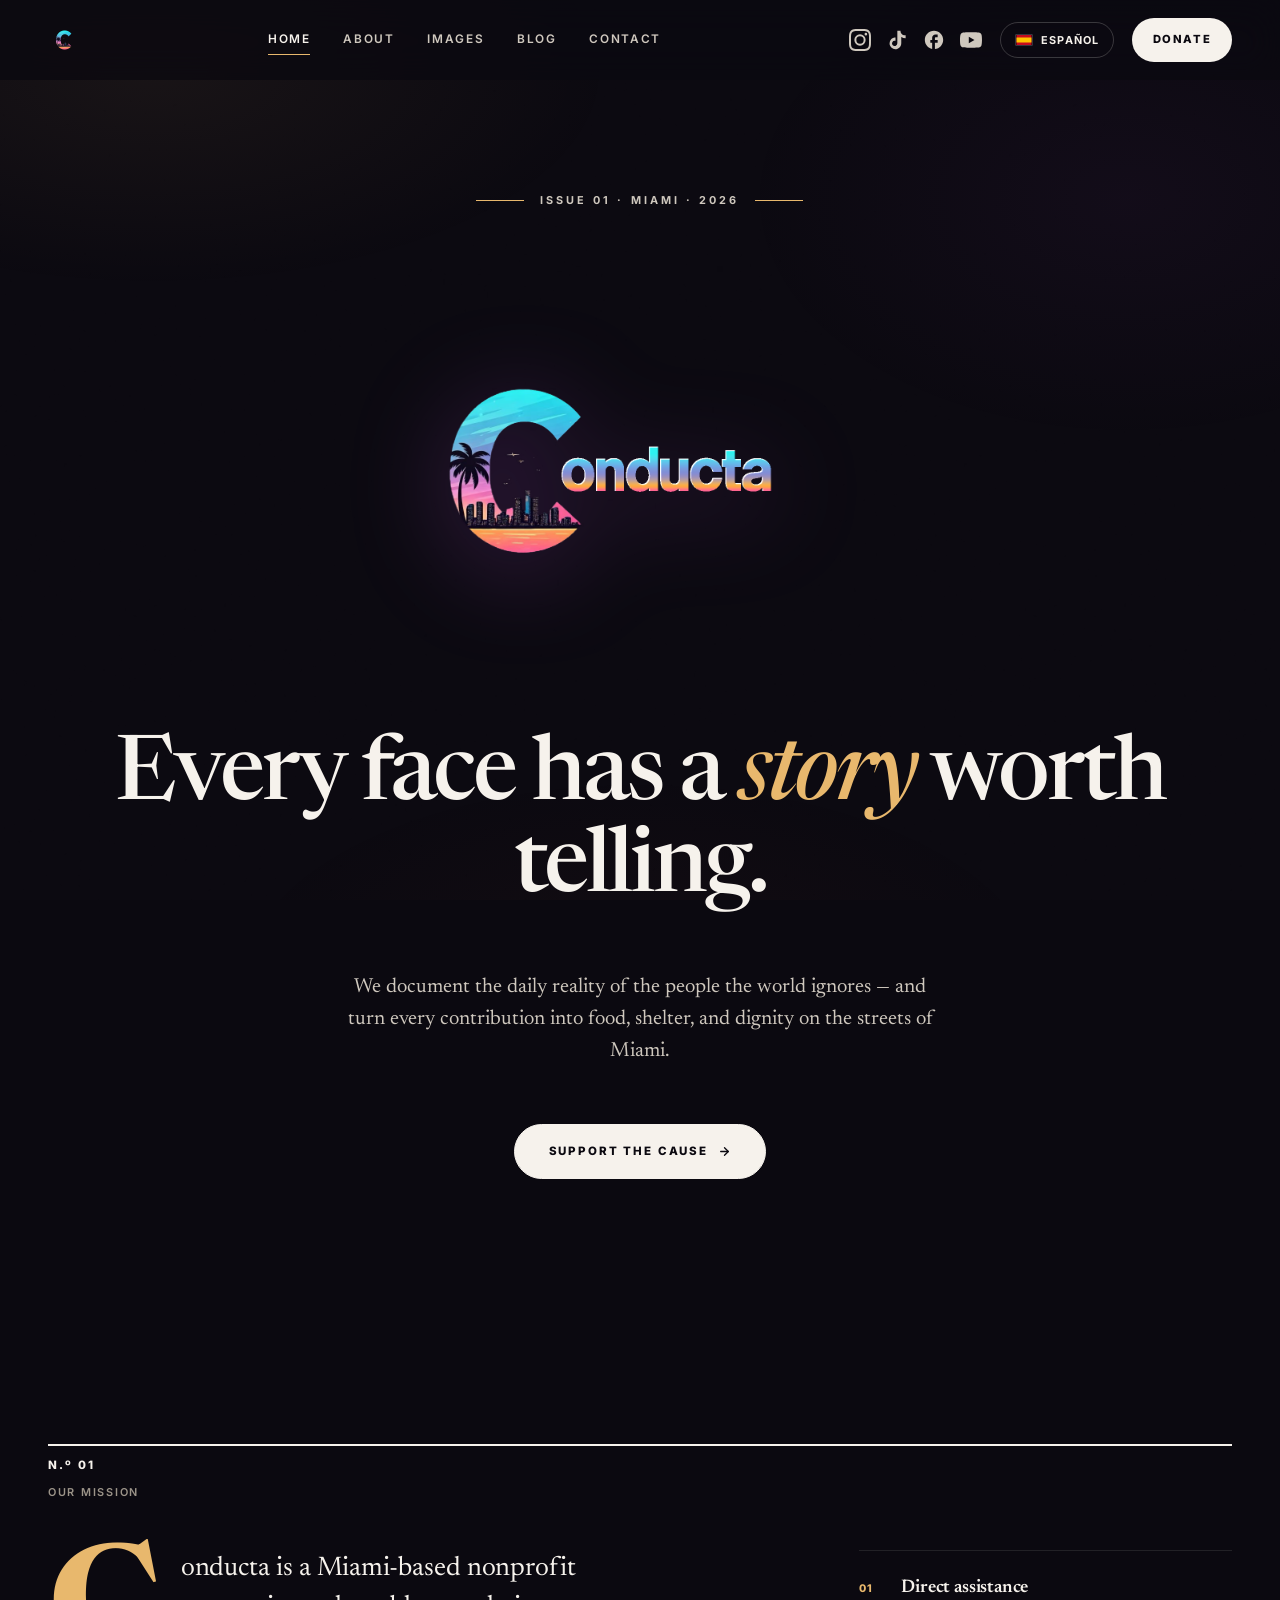
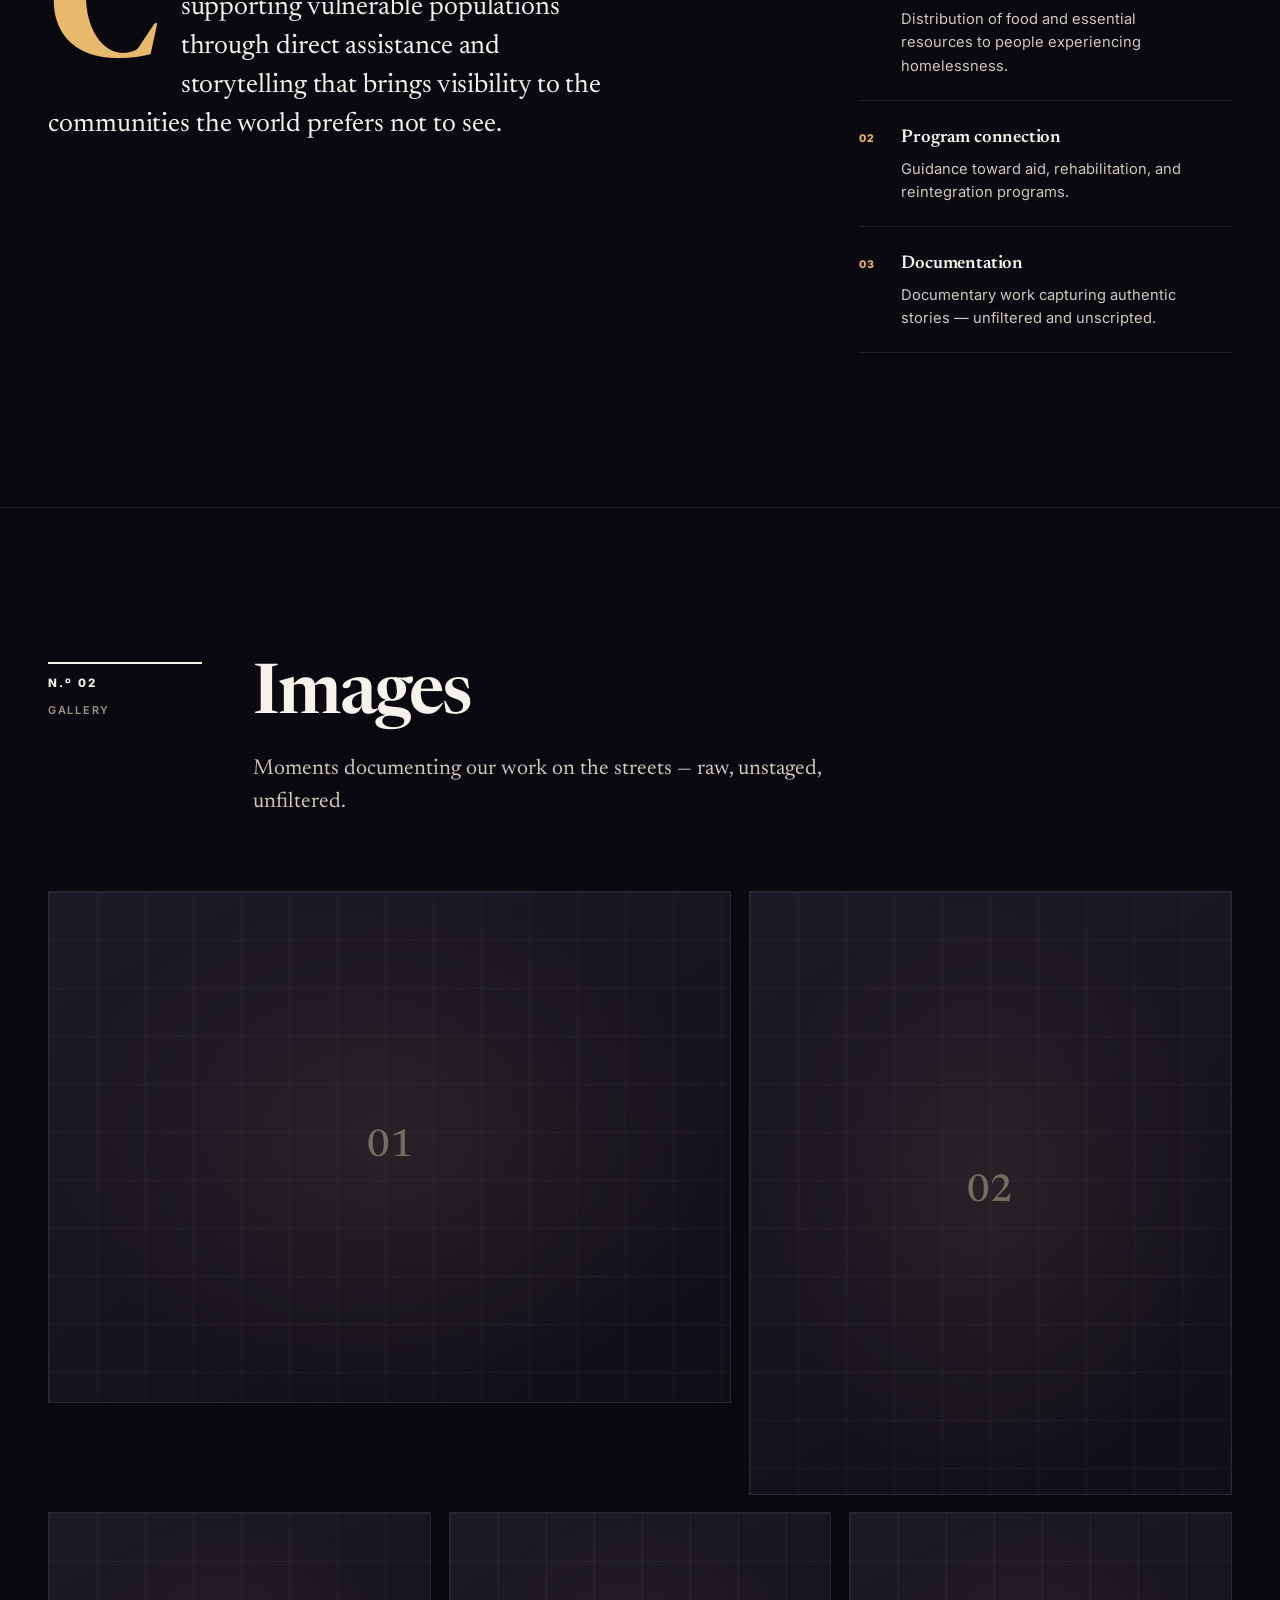
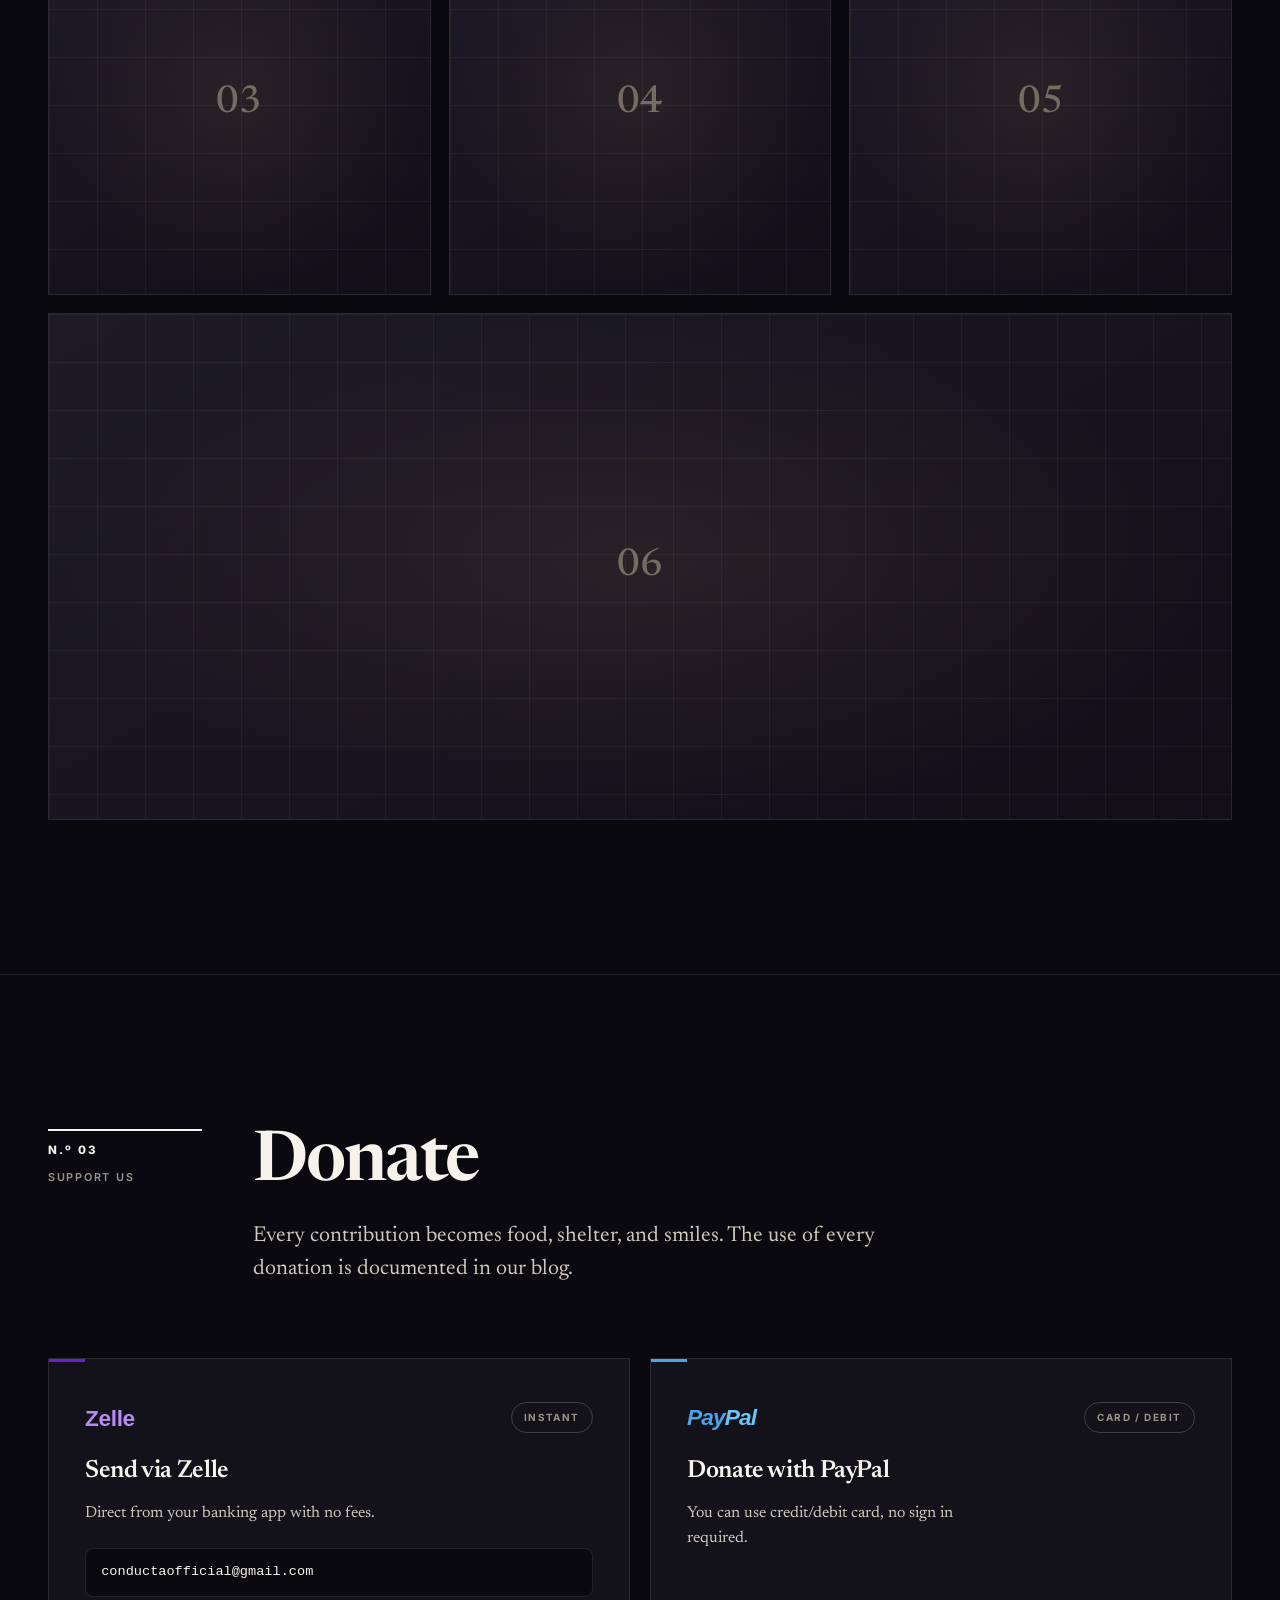
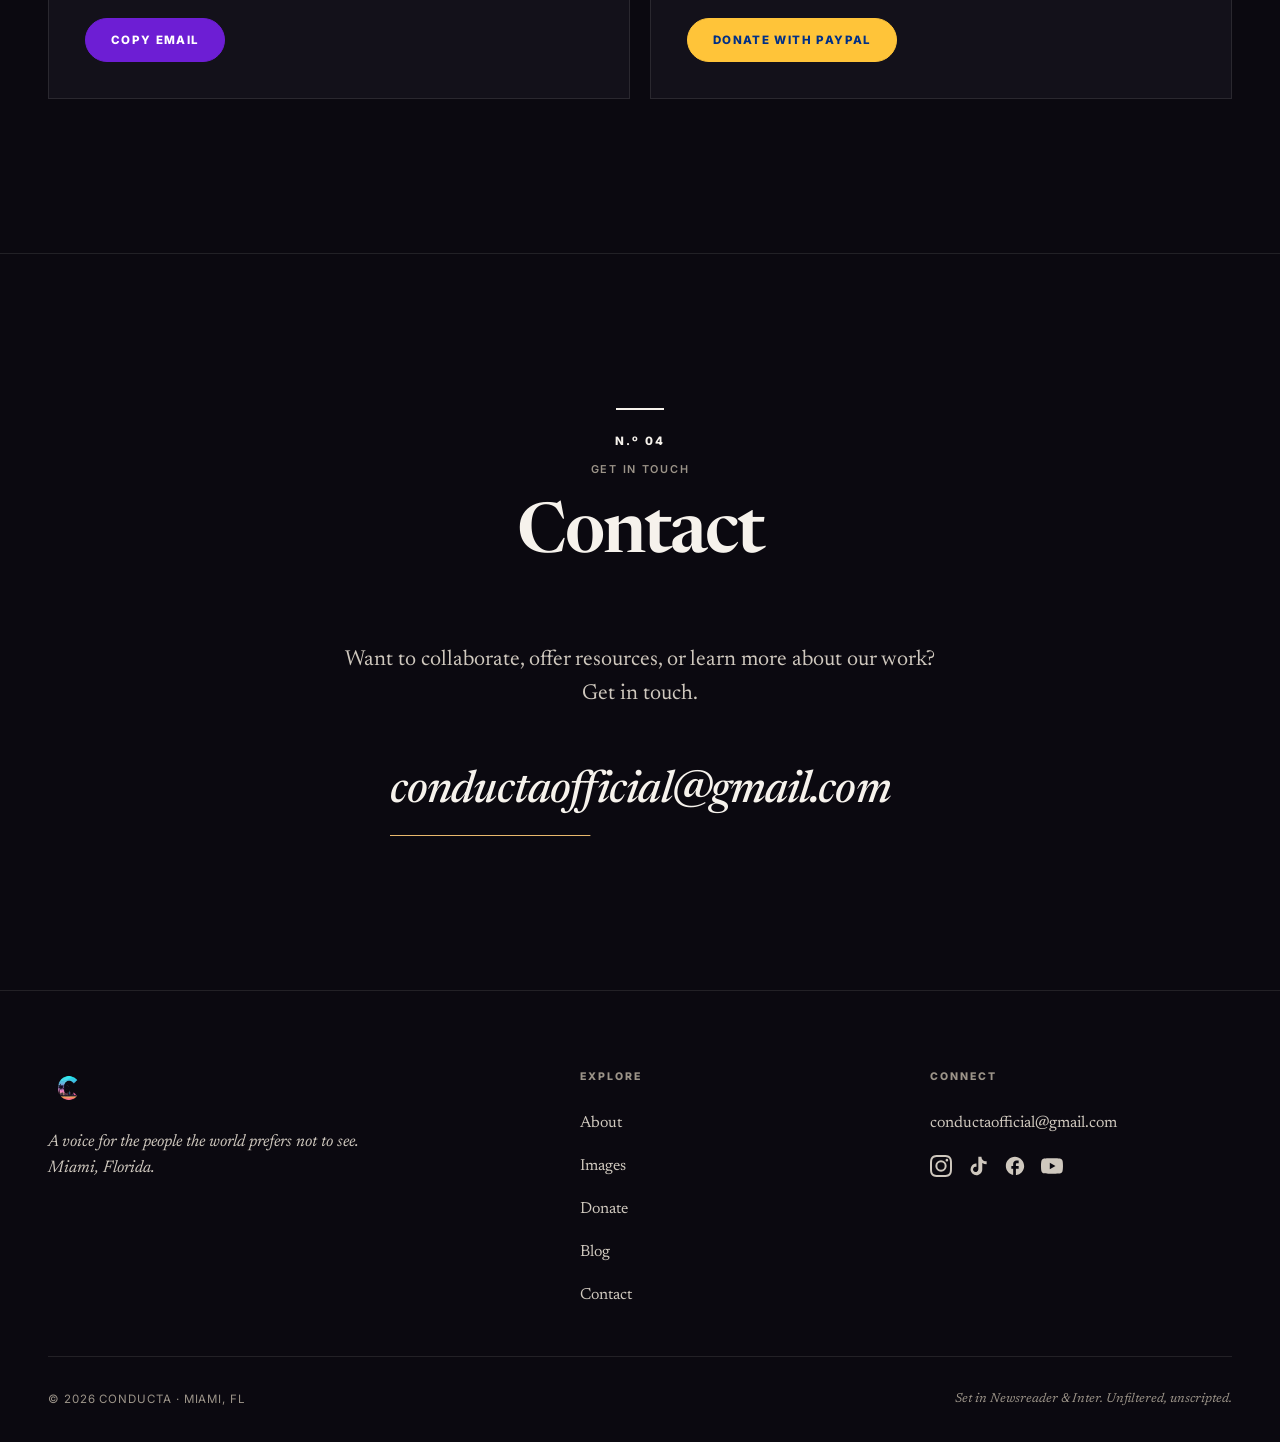
==== commit 6f5cc134: "editorial refinement pass: tighter headline tracking, larger hero type, staggered reveal delays, nav" ====
--- a/index.html
+++ b/index.html
@@ -98,7 +98,7 @@
           <span class="rule"></span>
         </div>
 
-        <img class="hero-logo reveal" src="hero-logo.png" alt="Conducta" />
+        <img class="hero-logo parallax-target reveal" src="hero-logo.png" alt="Conducta" />
 
         <h1 id="hero-headline" class="hero-headline reveal" data-i18n="hero.headline">
           Cada rostro tiene una <em>historia</em> que contar.
--- a/styles.css
+++ b/styles.css
@@ -92,6 +92,8 @@
   font-weight: 400;
   -webkit-font-smoothing: antialiased;
   -moz-osx-font-smoothing: grayscale;
+  font-variant-ligatures: common-ligatures;
+  font-feature-settings: "kern" 1;
   overflow-x: hidden;              /* UX #69 */
   min-height: 100dvh;              /* UX #20 — dvh for mobile */
 }
@@ -205,12 +207,7 @@
   align-items: center;
 }
 
-.nav a:hover { color: var(--paper); }
-
-.nav a.nav-active {                 /* UX #3 active state */
-  color: var(--paper);
-}
-.nav a.nav-active::after {
+.nav a::after {
   content: "";
   position: absolute;
   left: 0.95rem;
@@ -218,7 +215,16 @@
   bottom: 0.4rem;
   height: 1px;
   background: var(--accent);
-}
+  transform: scaleX(0);
+  transform-origin: left;
+  transition: transform var(--dur) var(--ease);
+}
+
+.nav a:hover { color: var(--paper); }
+.nav a:hover::after { transform: scaleX(1); }
+
+.nav a.nav-active { color: var(--paper); }    /* UX #3 active state */
+.nav a.nav-active::after { transform: scaleX(1); }
 
 .header-right {
   display: flex;
@@ -466,7 +472,7 @@
    ============================================================ */
 
 .section {
-  padding: clamp(5rem, 10vw, 9rem) var(--pad);
+  padding: clamp(6rem, 12vw, 11rem) var(--pad);
   position: relative;
 }
 
@@ -554,7 +560,7 @@
   font-weight: 600;
   font-size: clamp(2.4rem, 5.4vw, 4.4rem);
   line-height: 1.02;
-  letter-spacing: -0.025em;
+  letter-spacing: -0.03em;
   color: var(--paper);
 }
 
@@ -592,7 +598,7 @@
 .hero-grid {
   display: grid;
   grid-template-columns: 1fr;
-  gap: 3rem;
+  gap: 3.5rem;
   width: 100%;
   max-width: var(--max);
   margin: 0 auto;
@@ -629,10 +635,10 @@
   font-family: var(--serif);
   font-optical-sizing: auto;
   font-weight: 500;
-  font-size: clamp(2.4rem, 6vw, 5rem);
-  line-height: 1.05;
-  letter-spacing: -0.03em;
-  max-width: 28ch;
+  font-size: clamp(2.8rem, 7vw, 5.8rem);
+  line-height: 1.03;
+  letter-spacing: -0.035em;
+  max-width: 24ch;
   color: var(--paper);
 }
 
@@ -647,7 +653,7 @@
   font-family: var(--serif);
   font-size: clamp(1.1rem, 1.6vw, 1.35rem);
   line-height: 1.55;
-  max-width: 58ch;
+  max-width: 54ch;
   color: var(--paper-dim);
   font-weight: 400;
 }
@@ -683,10 +689,10 @@
 
 .manifesto-lead::first-letter {
   font-family: var(--serif);
-  font-size: 5.4em;
+  font-size: 5.8em;
   float: left;
-  line-height: 0.82;
-  padding: 0.04em 0.1em 0 0;
+  line-height: 0.78;
+  padding: 0.06em 0.12em 0 0;
   color: var(--accent);
   font-weight: 700;
 }
@@ -1020,11 +1026,13 @@
   bottom: 0;
   height: 1px;
   background: var(--accent);
-  transform-origin: center;
-  transition: transform var(--dur) var(--ease);
+  transform: scaleX(0.4);
+  transform-origin: left;
+  transition: transform 400ms var(--ease);
 }
 
 .contact-email:hover { color: var(--accent); }
+.contact-email:hover::after { transform: scaleX(1); }
 
 /* ============================================================
    Footer — editorial masthead
@@ -1360,16 +1368,22 @@
 
 .reveal {
   opacity: 0;
-  transform: translateY(22px);
-  transition: opacity 700ms var(--ease-out), transform 700ms var(--ease-out);
+  transform: translateY(28px);
+  transition: opacity 800ms var(--ease-out), transform 800ms var(--ease-out);
   will-change: opacity, transform;
 }
 
 .reveal.in { opacity: 1; transform: translateY(0); }
+
+/* Parallax helper — JS sets transform, CSS transitions are disabled */
+.parallax-target {
+  will-change: transform;
+}
 
 @media (prefers-reduced-motion: reduce) {
   html { scroll-behavior: auto; }
-  .reveal { opacity: 1; transform: none; transition: none; }
+  .reveal { opacity: 1; transform: none; transition: none; transition-delay: 0ms !important; }
+  .parallax-target { transform: none !important; }
   *, *::before, *::after {
     animation-duration: 0.01ms !important;
     transition-duration: 0.01ms !important;
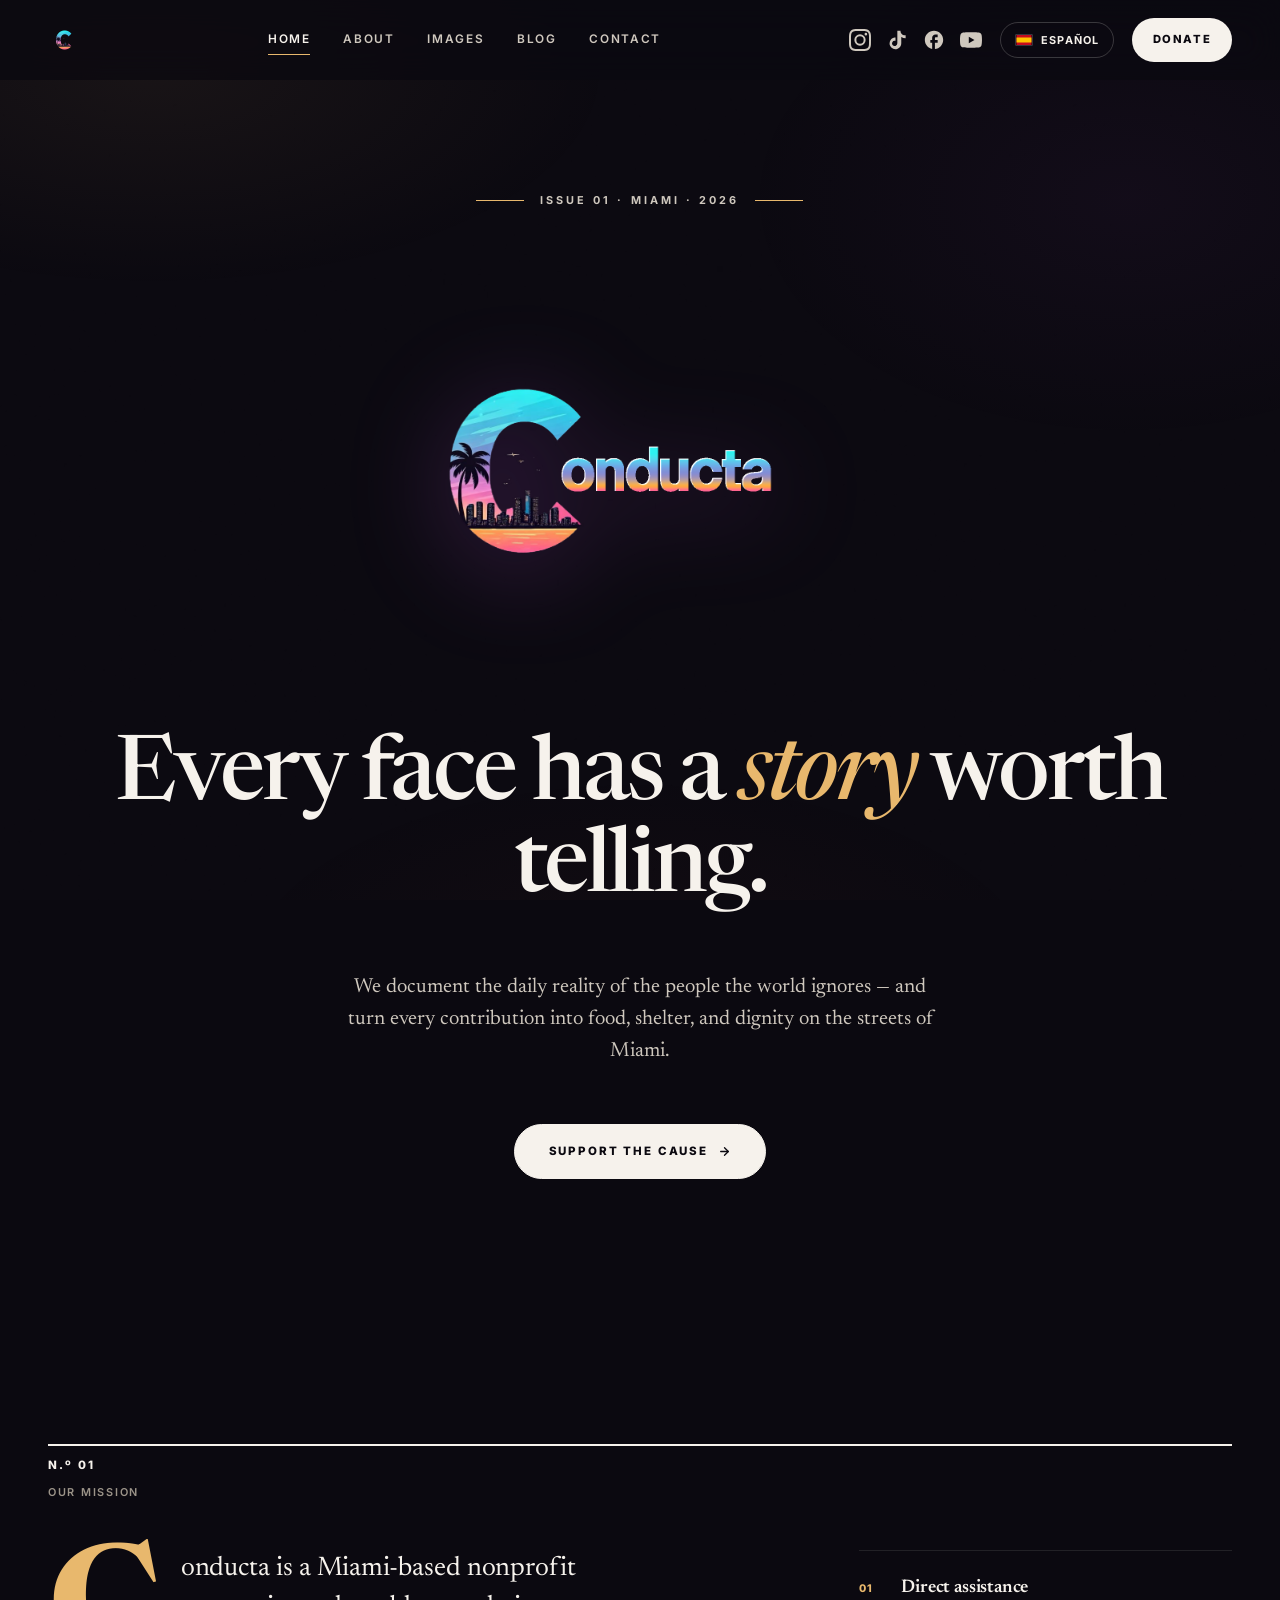
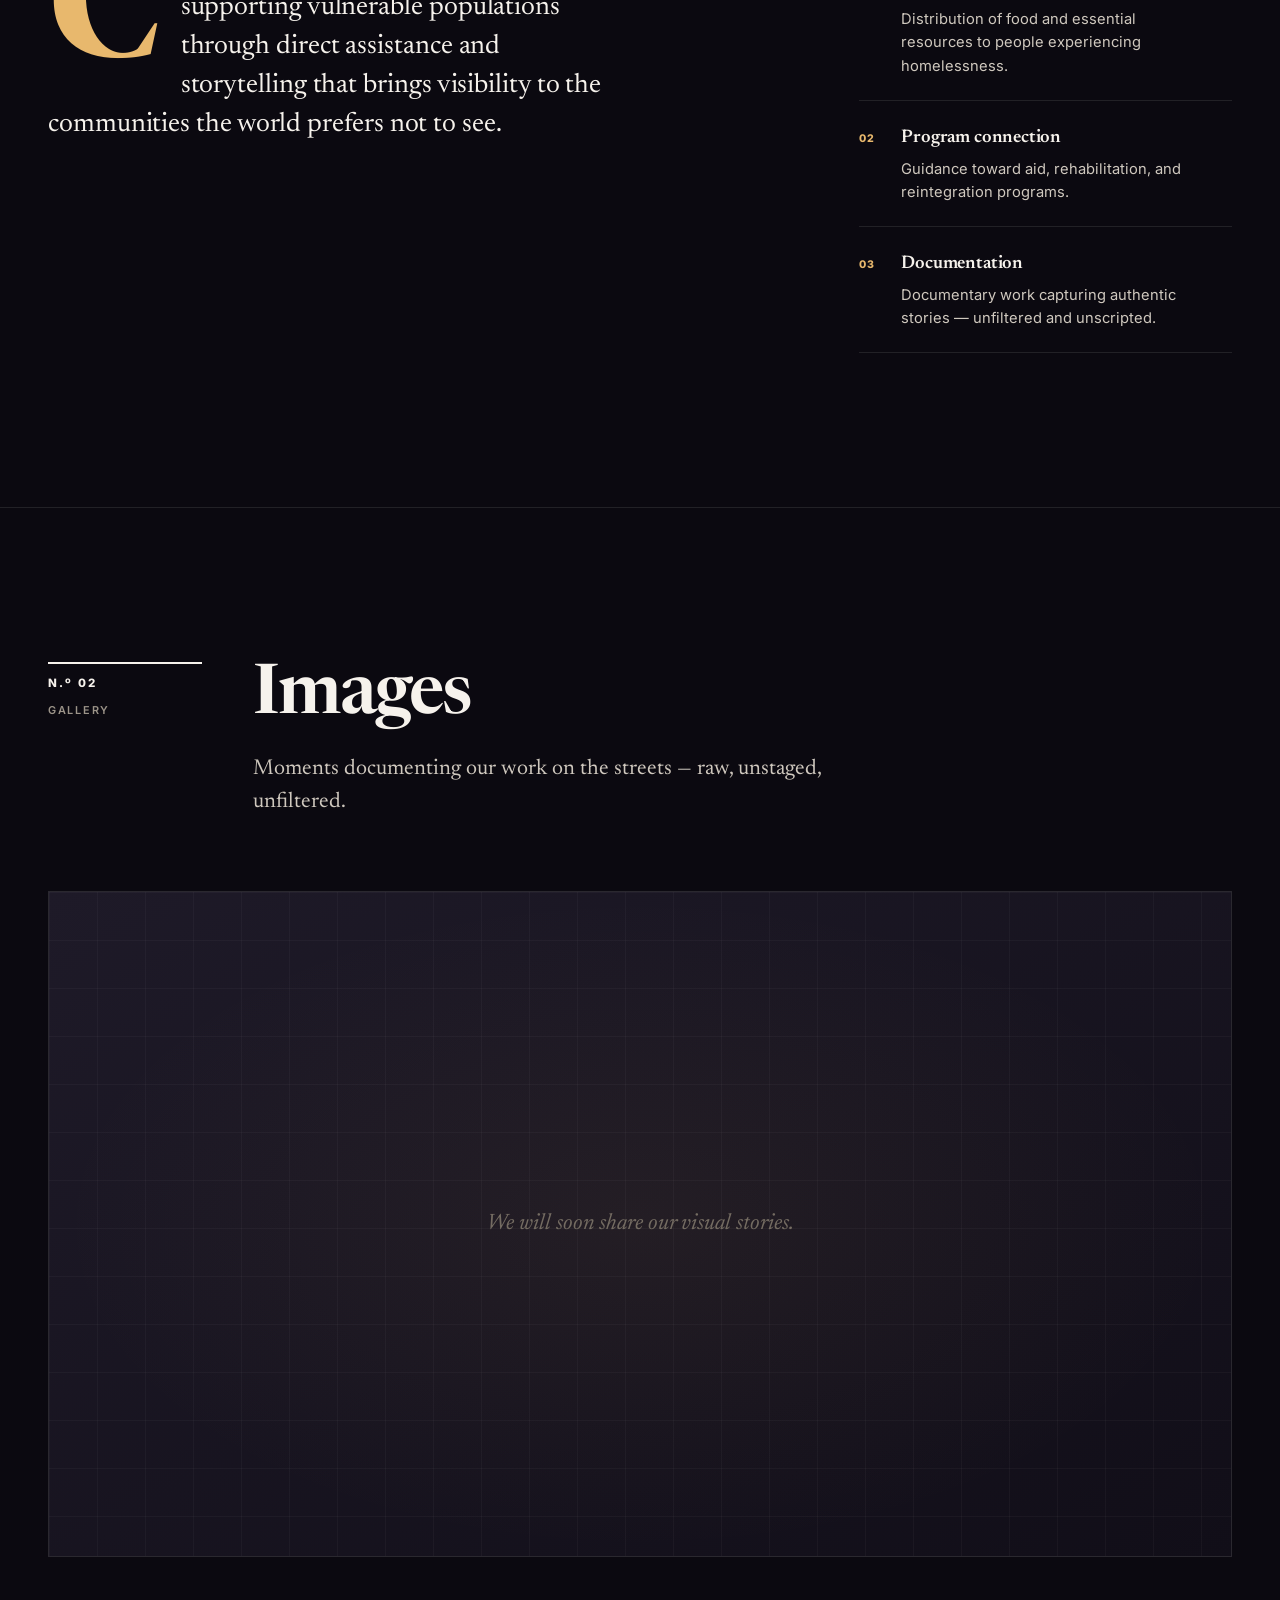
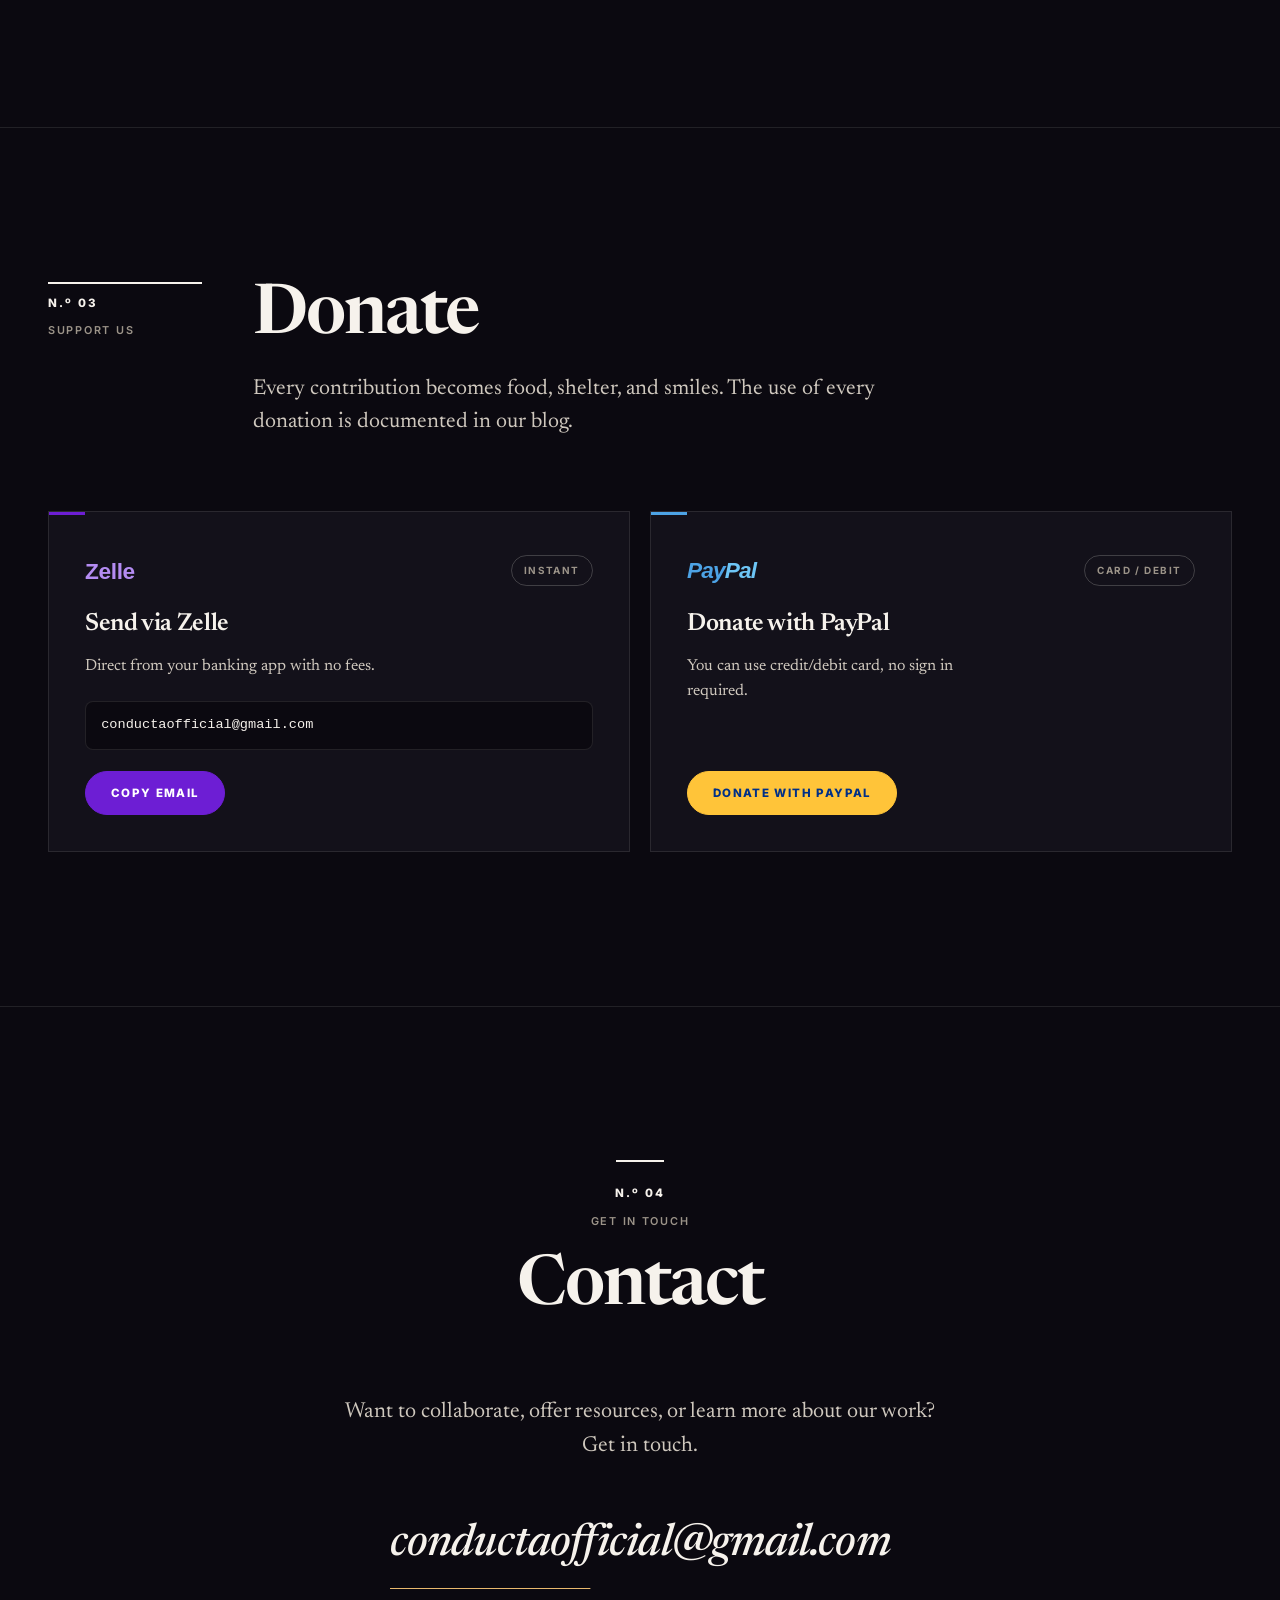
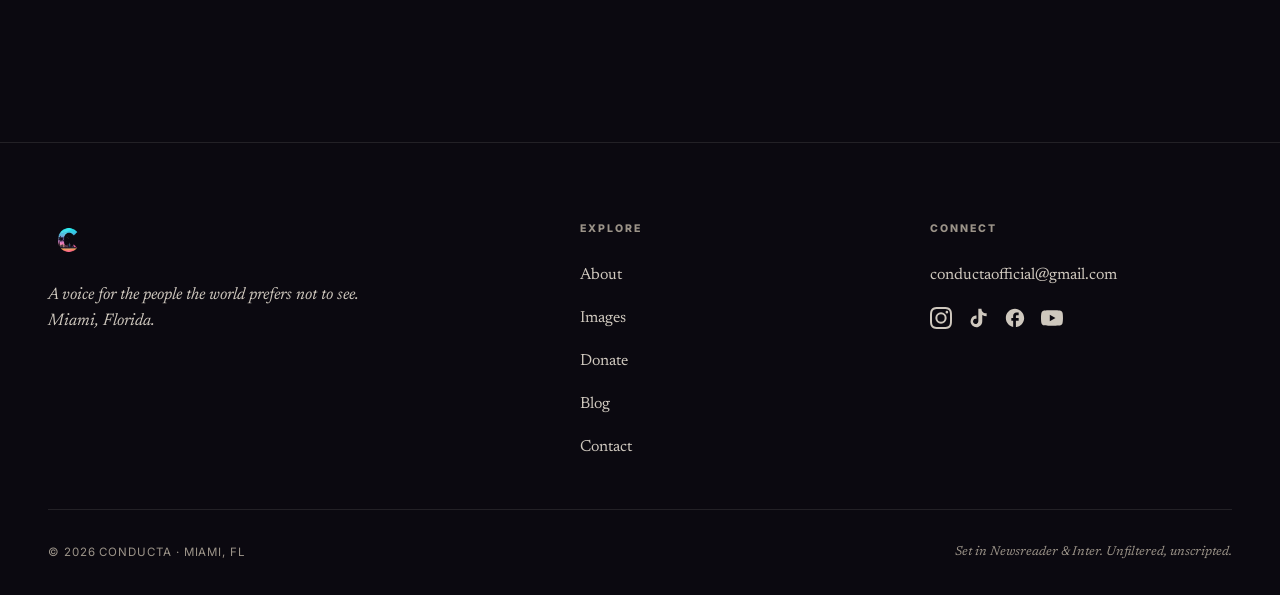
==== commit a48ef3d0: "add cinematic slideshow for Imagenes section with auto-discovery from /public/gallery/, 5s rotation," ====
--- a/index.html
+++ b/index.html
@@ -171,13 +171,26 @@
           </div>
         </header>
 
-        <div class="image-grid reveal">
-          <figure class="img-tile"><div class="img-placeholder">01</div></figure>
-          <figure class="img-tile"><div class="img-placeholder">02</div></figure>
-          <figure class="img-tile"><div class="img-placeholder">03</div></figure>
-          <figure class="img-tile"><div class="img-placeholder">04</div></figure>
-          <figure class="img-tile"><div class="img-placeholder">05</div></figure>
-          <figure class="img-tile"><div class="img-placeholder">06</div></figure>
+        <div class="slideshow reveal" id="slideshow" aria-roledescription="carousel" aria-label="Gallery">
+          <div class="slideshow-viewport">
+            <div class="slideshow-track" id="slideshow-track">
+              <!-- slides injected by JS from gallery.json -->
+            </div>
+            <div class="slideshow-empty" id="slideshow-empty" hidden>
+              <span class="slideshow-empty-label" data-i18n="images.empty">Pronto compartiremos nuestras historias visuales.</span>
+            </div>
+          </div>
+          <div class="slideshow-controls">
+            <span class="slideshow-counter" id="slideshow-counter" aria-live="polite"></span>
+            <div class="slideshow-nav">
+              <button class="slideshow-btn" id="slideshow-prev" aria-label="Previous">
+                <svg viewBox="0 0 24 24" fill="none" stroke="currentColor" stroke-width="1.5" stroke-linecap="round" stroke-linejoin="round"><polyline points="15 18 9 12 15 6"/></svg>
+              </button>
+              <button class="slideshow-btn" id="slideshow-next" aria-label="Next">
+                <svg viewBox="0 0 24 24" fill="none" stroke="currentColor" stroke-width="1.5" stroke-linecap="round" stroke-linejoin="round"><polyline points="9 6 15 12 9 18"/></svg>
+              </button>
+            </div>
+          </div>
         </div>
       </div>
     </section>
--- a/styles.css
+++ b/styles.css
@@ -124,6 +124,7 @@
 
 main, header, footer { position: relative; z-index: var(--z-base); }
 
+[hidden] { display: none !important; }
 img { max-width: 100%; height: auto; display: block; }
 a { color: inherit; text-decoration: none; }
 button { font-family: inherit; cursor: pointer; border: none; background: none; color: inherit; }
@@ -749,61 +750,120 @@
 }
 
 /* ============================================================
-   Images — editorial asymmetric grid
-   ============================================================ */
-
-.image-grid {
-  display: grid;
-  grid-template-columns: repeat(12, 1fr);
-  gap: 1.1rem;
-}
-
-.img-tile {
+   Images — cinematic slideshow
+   ============================================================ */
+
+.slideshow {
   position: relative;
+}
+
+.slideshow-viewport {
+  position: relative;
+  width: 100%;
+  aspect-ratio: 16 / 9;
   overflow: hidden;
   background: var(--ink-2);
   border: 1px solid var(--rule);
-  transition: border-color var(--dur) var(--ease), transform var(--dur) var(--ease);
-}
-
-.img-tile:hover {
-  border-color: var(--rule-strong);
-  transform: translateY(-3px);
-}
-
-.img-tile:nth-child(1) { grid-column: span 7; aspect-ratio: 4 / 3; }
-.img-tile:nth-child(2) { grid-column: span 5; aspect-ratio: 4 / 5; }
-.img-tile:nth-child(3) { grid-column: span 4; aspect-ratio: 1 / 1; }
-.img-tile:nth-child(4) { grid-column: span 4; aspect-ratio: 1 / 1; }
-.img-tile:nth-child(5) { grid-column: span 4; aspect-ratio: 1 / 1; }
-.img-tile:nth-child(6) { grid-column: span 12; aspect-ratio: 21 / 9; }
-
-.img-tile img {
+}
+
+.slideshow-track {
+  position: absolute;
+  inset: 0;
+}
+
+.slideshow-slide {
+  position: absolute;
+  inset: 0;
+  opacity: 0;
+  transition: opacity 1.2s var(--ease);
+  z-index: 1;
+}
+
+.slideshow-slide.active {
+  opacity: 1;
+  z-index: 2;
+}
+
+.slideshow-slide img {
   width: 100%;
   height: 100%;
   object-fit: cover;
-  transition: transform 600ms var(--ease-out);
-}
-
-.img-tile:hover img { transform: scale(1.035); }
-
-.img-placeholder {
-  width: 100%;
-  height: 100%;
-  display: flex;
+  transform: scale(1.03);
+  transition: transform 6s linear;
+}
+
+.slideshow-slide.active img {
+  transform: scale(1.0);
+}
+
+.slideshow-slide figcaption {
+  position: absolute;
+  bottom: 0;
+  left: 0;
+  right: 0;
+  padding: 3rem 1.5rem 1.25rem;
+  background: linear-gradient(to top, rgba(11, 9, 16, 0.75), transparent);
+  font-family: var(--serif);
+  font-size: 0.95rem;
+  font-style: italic;
+  color: var(--paper-dim);
+  z-index: 3;
+}
+
+.slideshow-controls {
+  display: flex;
+  align-items: center;
+  justify-content: space-between;
+  padding: 1rem 0 0;
+}
+
+.slideshow-counter {
+  font-family: var(--sans);
+  font-size: 0.72rem;
+  letter-spacing: 0.18em;
+  font-weight: 700;
+  color: var(--paper-mute);
+  font-variant-numeric: tabular-nums;
+}
+
+.slideshow-nav {
+  display: flex;
+  gap: 0.5rem;
+}
+
+.slideshow-btn {
+  width: 44px;
+  height: 44px;
+  display: inline-flex;
   align-items: center;
   justify-content: center;
-  font-family: var(--serif);
-  font-size: 2.4rem;
-  font-weight: 500;
-  color: var(--paper-soft);
+  border: 1px solid var(--rule-strong);
+  color: var(--paper-dim);
+  transition: color var(--dur-fast), border-color var(--dur-fast), background var(--dur-fast);
+}
+
+.slideshow-btn:hover {
+  color: var(--paper);
+  border-color: var(--paper-mute);
+  background: var(--rule);
+}
+
+.slideshow-btn svg { width: 18px; height: 18px; }
+
+/* Empty / coming-soon state */
+.slideshow-empty {
+  position: absolute;
+  inset: 0;
+  display: flex;
+  align-items: center;
+  justify-content: center;
+  z-index: 2;
   background:
-    radial-gradient(ellipse at center, rgba(232, 184, 109, 0.08), transparent 70%),
+    radial-gradient(ellipse at center, rgba(232, 184, 109, 0.06), transparent 70%),
     linear-gradient(150deg, #1E1A28 0%, #110E18 100%);
-  position: relative;
-}
-
-.img-placeholder::after {
+}
+
+.slideshow-empty::after {
   content: "";
   position: absolute;
   inset: 0;
@@ -811,24 +871,23 @@
     linear-gradient(to right, var(--rule) 1px, transparent 1px),
     linear-gradient(to bottom, var(--rule) 1px, transparent 1px);
   background-size: 48px 48px;
-  opacity: 0.45;
+  opacity: 0.35;
   pointer-events: none;
 }
 
-@media (max-width: 960px) {
-  .image-grid { grid-template-columns: repeat(6, 1fr); }
-  .img-tile:nth-child(1) { grid-column: span 6; aspect-ratio: 16 / 10; }
-  .img-tile:nth-child(2) { grid-column: span 6; aspect-ratio: 16 / 10; }
-  .img-tile:nth-child(3),
-  .img-tile:nth-child(4),
-  .img-tile:nth-child(5) { grid-column: span 2; aspect-ratio: 1 / 1; }
-  .img-tile:nth-child(6) { grid-column: span 6; aspect-ratio: 16 / 9; }
-}
-
-@media (max-width: 560px) {
-  .image-grid { grid-template-columns: 1fr; }
-  .img-tile,
-  .img-tile:nth-child(n) { grid-column: 1; aspect-ratio: 4 / 5; }
+.slideshow-empty-label {
+  position: relative;
+  z-index: 1;
+  font-family: var(--serif);
+  font-size: clamp(1.1rem, 2vw, 1.4rem);
+  font-style: italic;
+  color: var(--paper-soft);
+}
+
+@media (max-width: 760px) {
+  .slideshow-viewport {
+    aspect-ratio: 4 / 5;
+  }
 }
 
 /* ============================================================
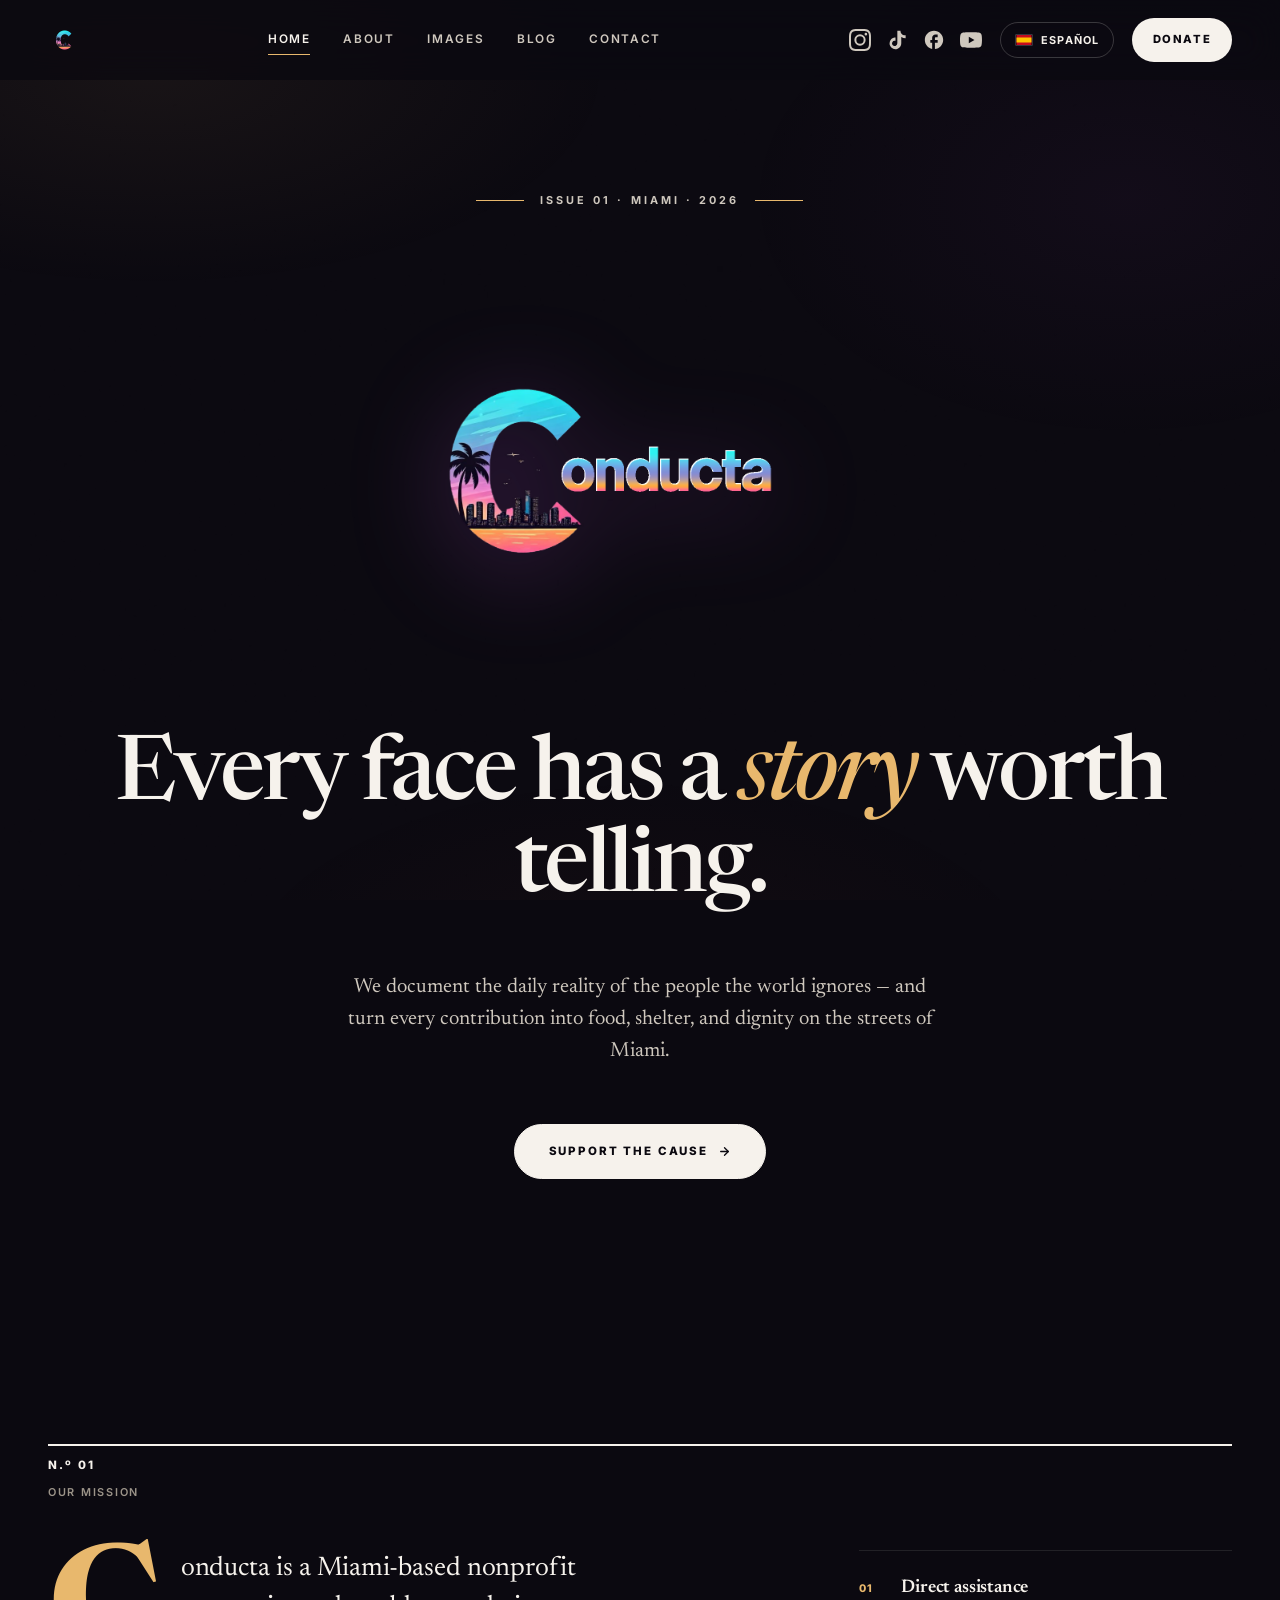
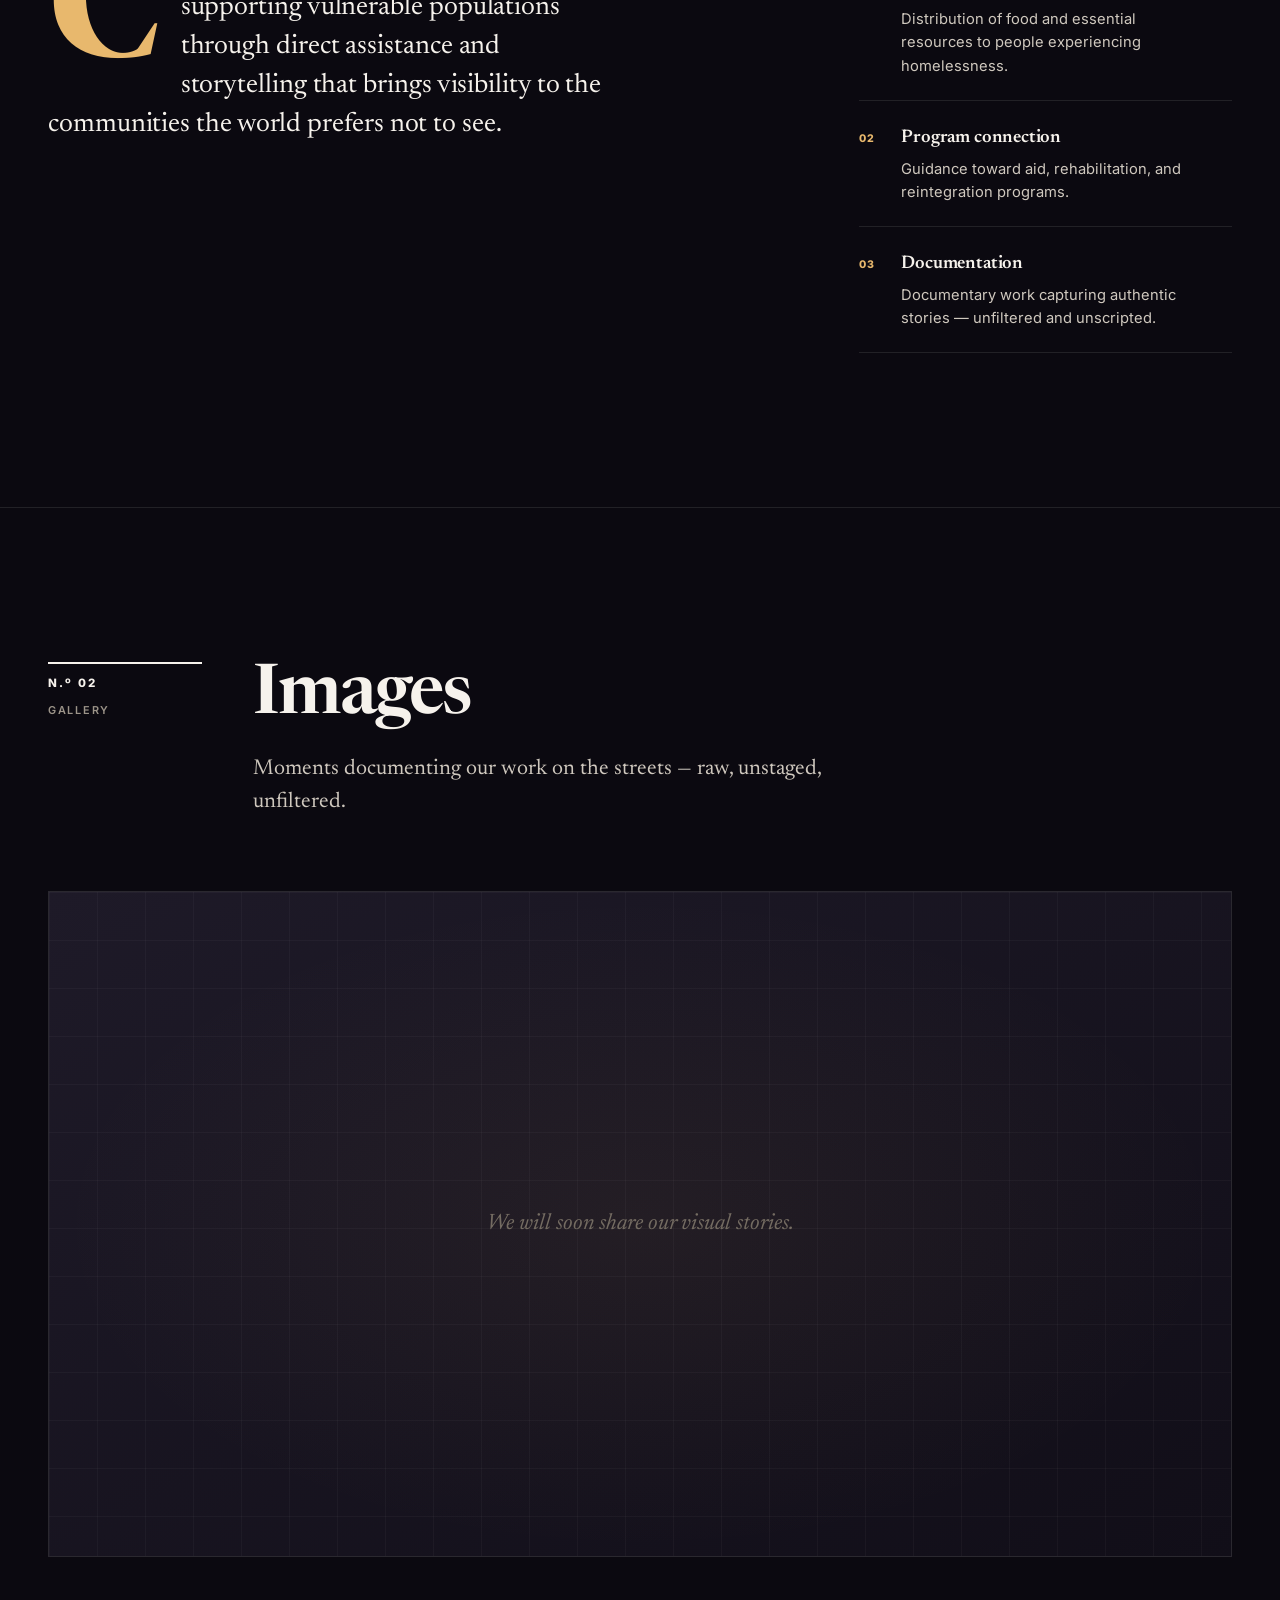
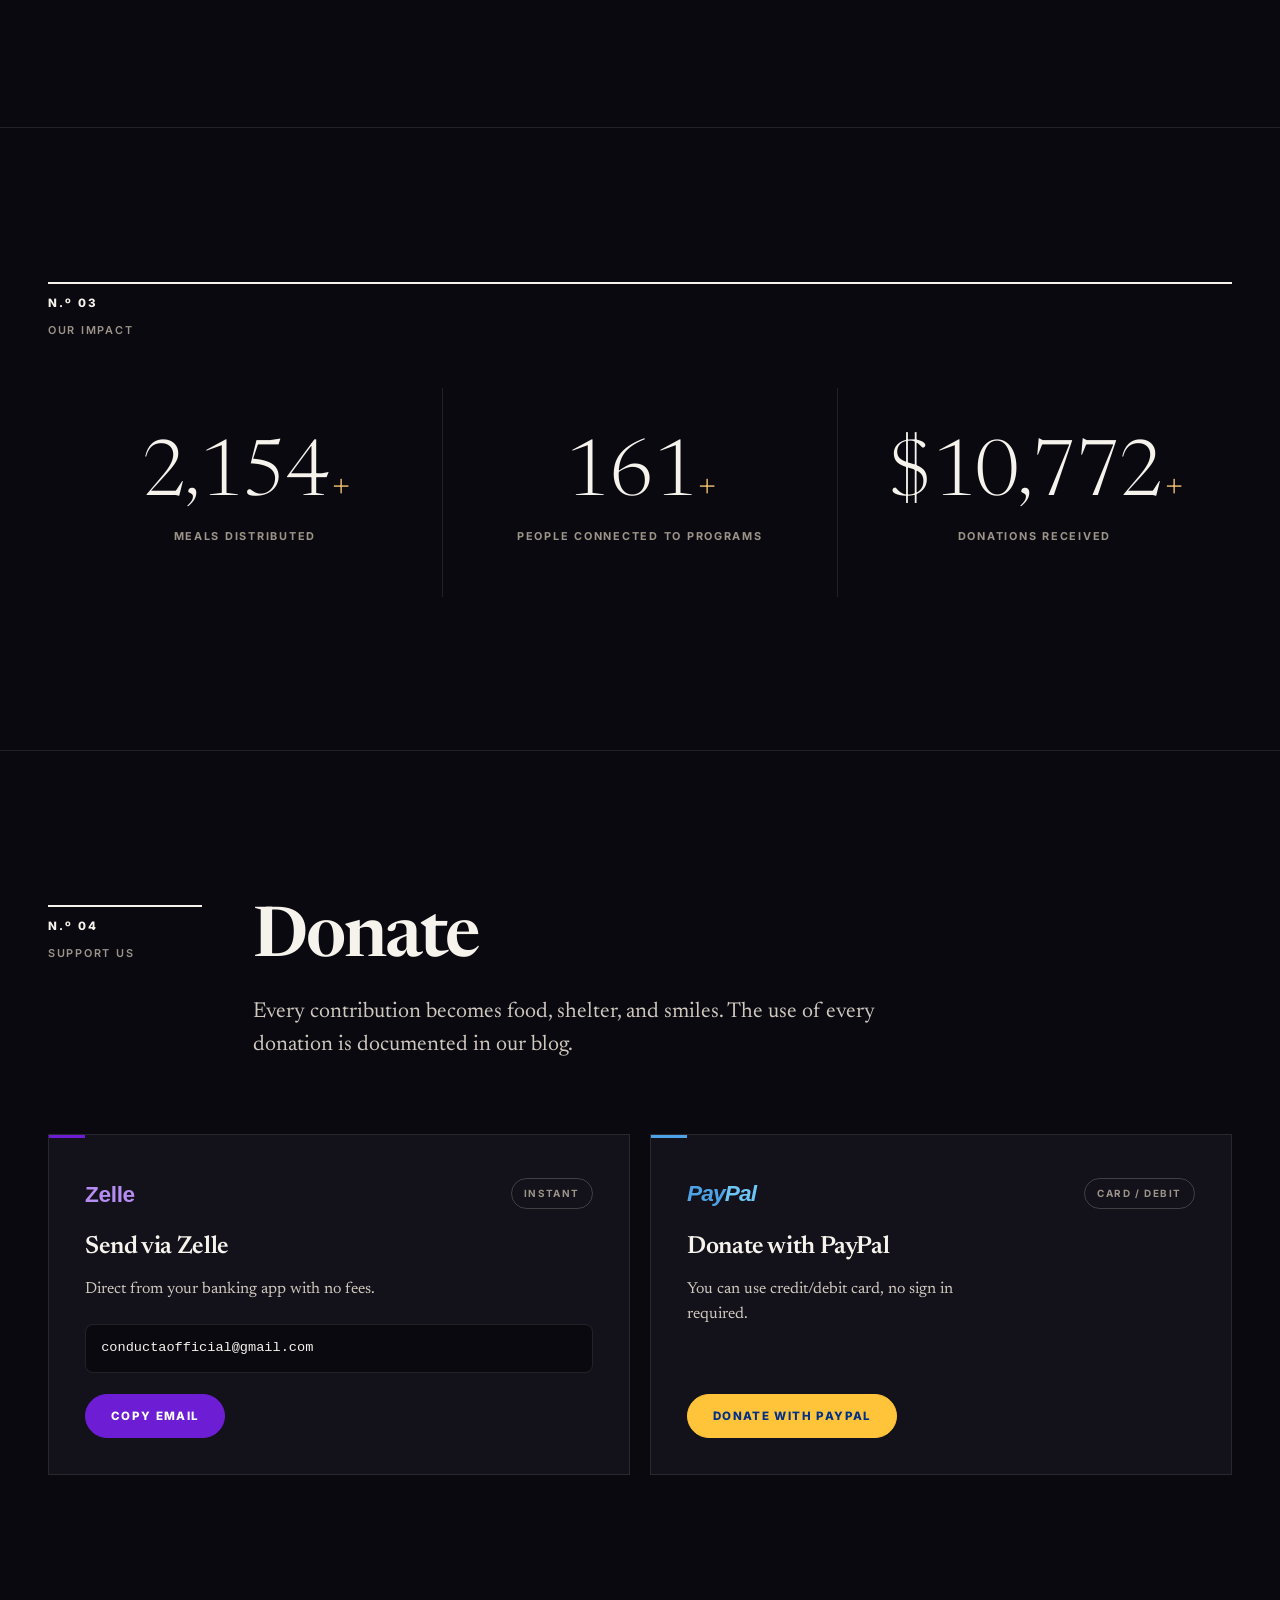
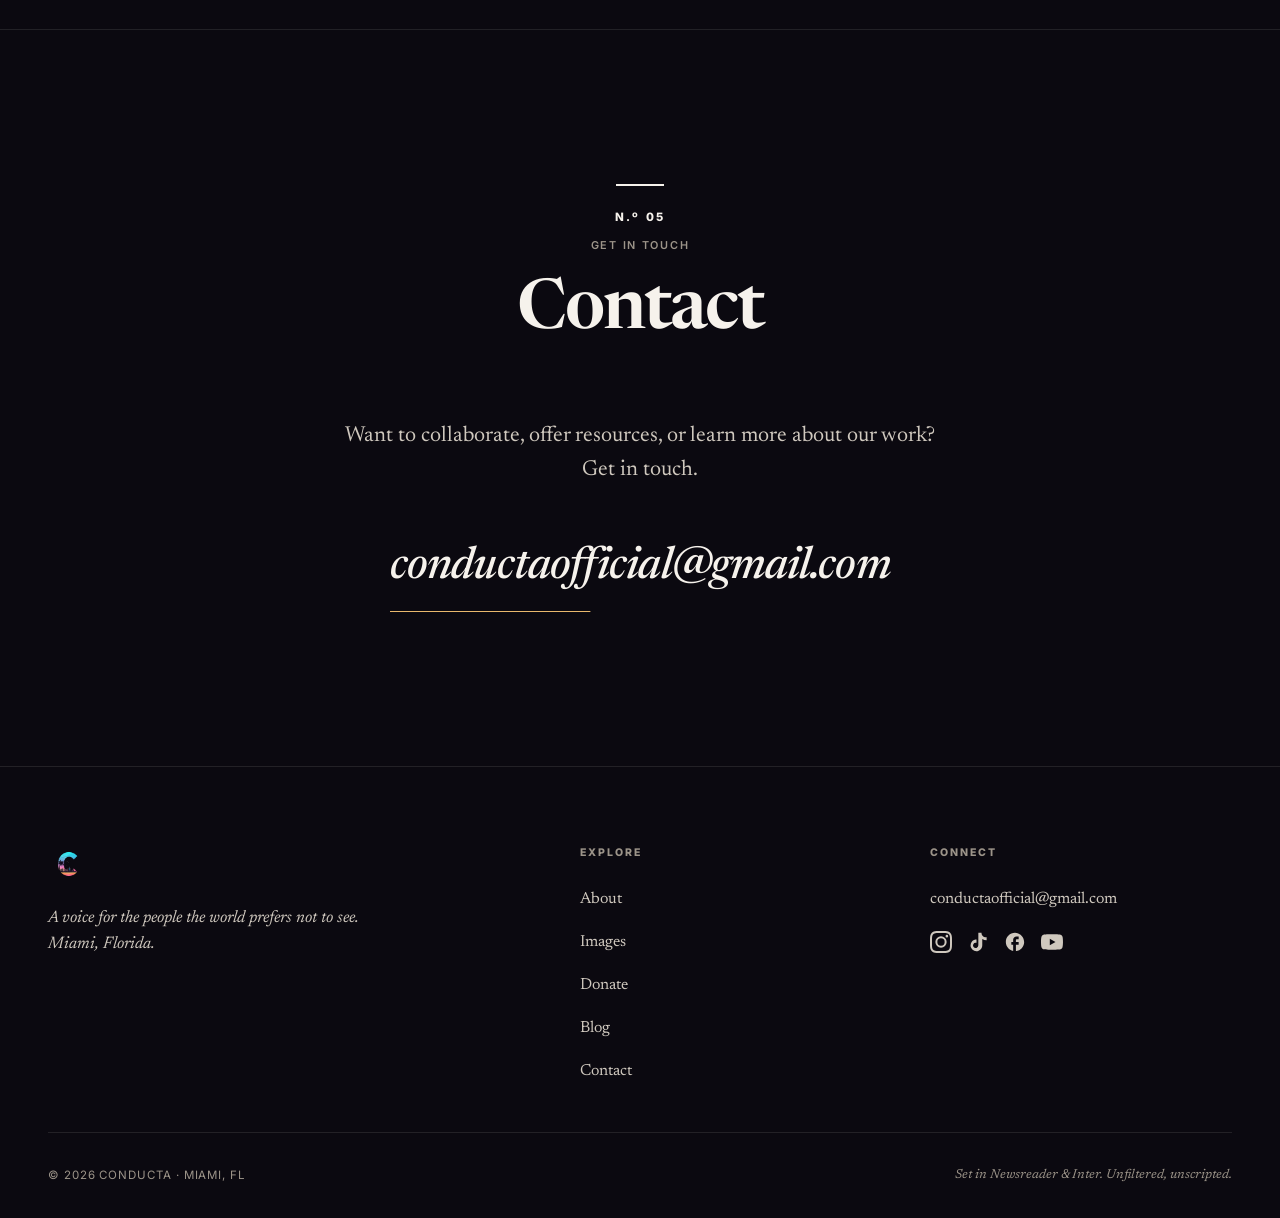
==== commit c9911f81: "add Nuestro impacto stats strip (N.o 03) with count-up animation, renumber Donate to N.o 04 and Cont" ====
--- a/index.html
+++ b/index.html
@@ -66,9 +66,10 @@
       <a href="#hero" data-num="01" data-i18n="nav.home">Inicio</a>
       <a href="#about" data-num="02" data-i18n="nav.about">Quiénes Somos</a>
       <a href="#imagenes" data-num="03" data-i18n="nav.images">Imágenes</a>
-      <a href="#donar" data-num="04" data-i18n="nav.donate">Donar</a>
-      <a href="blog.html" data-num="05" data-i18n="nav.blog">Blog</a>
-      <a href="#contacto" data-num="06" data-i18n="nav.contact">Contacto</a>
+      <a href="#impacto" data-num="04" data-i18n="nav.impact">Impacto</a>
+      <a href="#donar" data-num="05" data-i18n="nav.donate">Donar</a>
+      <a href="blog.html" data-num="06" data-i18n="nav.blog">Blog</a>
+      <a href="#contacto" data-num="07" data-i18n="nav.contact">Contacto</a>
     </nav>
     <div class="mobile-menu-footer">
       <div class="social-links">
@@ -195,11 +196,37 @@
       </div>
     </section>
 
+    <section id="impacto" class="section" aria-labelledby="impact-title">
+      <div class="section-inner">
+        <header class="section-header section-header--meta-only reveal">
+          <div class="section-meta">
+            <span class="section-num">N.º 03</span>
+            <h2 id="impact-title" class="section-meta-label" data-i18n="impact.eyebrow">Nuestro impacto</h2>
+          </div>
+        </header>
+
+        <div class="impact-strip">
+          <div class="impact-stat reveal">
+            <span class="impact-num" data-count="2400">0</span>
+            <span class="impact-label" data-i18n="impact.meals">comidas distribuidas</span>
+          </div>
+          <div class="impact-stat reveal">
+            <span class="impact-num" data-count="180">0</span>
+            <span class="impact-label" data-i18n="impact.people">personas conectadas a programas</span>
+          </div>
+          <div class="impact-stat reveal">
+            <span class="impact-num" data-count="12000" data-prefix="$">$0</span>
+            <span class="impact-label" data-i18n="impact.donations">donaciones recibidas</span>
+          </div>
+        </div>
+      </div>
+    </section>
+
     <section id="donar" class="section" aria-labelledby="donate-title">
       <div class="section-inner">
         <header class="section-header reveal">
           <div class="section-meta">
-            <span class="section-num">N.º 03</span>
+            <span class="section-num">N.º 04</span>
             <span class="section-meta-label" data-i18n="donate.eyebrow">Apóyanos</span>
           </div>
           <div class="section-head-body">
@@ -253,7 +280,7 @@
       <div class="section-inner">
         <header class="section-header section-header--centered reveal">
           <div class="section-meta">
-            <span class="section-num">N.º 04</span>
+            <span class="section-num">N.º 05</span>
             <span class="section-meta-label" data-i18n="contact.eyebrow">En contacto</span>
           </div>
           <div class="section-head-body">
--- a/styles.css
+++ b/styles.css
@@ -891,6 +891,67 @@
 }
 
 /* ============================================================
+   Impact — editorial "by the numbers" strip
+   ============================================================ */
+
+.impact-strip {
+  display: grid;
+  grid-template-columns: repeat(3, 1fr);
+  gap: 0;
+}
+
+.impact-stat {
+  text-align: center;
+  padding: clamp(2rem, 4vw, 3.5rem) clamp(1rem, 2vw, 2rem);
+  border-right: 1px solid var(--rule);
+}
+
+.impact-stat:last-child { border-right: none; }
+
+.impact-num {
+  display: block;
+  font-family: var(--serif);
+  font-size: clamp(3rem, 6vw, 5rem);
+  font-weight: 300;
+  line-height: 1;
+  letter-spacing: -0.03em;
+  color: var(--paper);
+  font-variant-numeric: tabular-nums;
+  margin-bottom: 0.75rem;
+}
+
+.impact-num::after {
+  content: "+";
+  font-size: 0.5em;
+  font-weight: 400;
+  color: var(--accent);
+  margin-left: 0.05em;
+}
+
+.impact-label {
+  display: block;
+  font-family: var(--sans);
+  font-size: 0.68rem;
+  letter-spacing: 0.16em;
+  text-transform: uppercase;
+  font-weight: 700;
+  color: var(--paper-mute);
+}
+
+@media (max-width: 640px) {
+  .impact-strip {
+    grid-template-columns: 1fr;
+    gap: 0;
+  }
+  .impact-stat {
+    border-right: none;
+    border-bottom: 1px solid var(--rule);
+    padding: 2rem 1rem;
+  }
+  .impact-stat:last-child { border-bottom: none; }
+}
+
+/* ============================================================
    Donate — editorial cards
    ============================================================ */
 
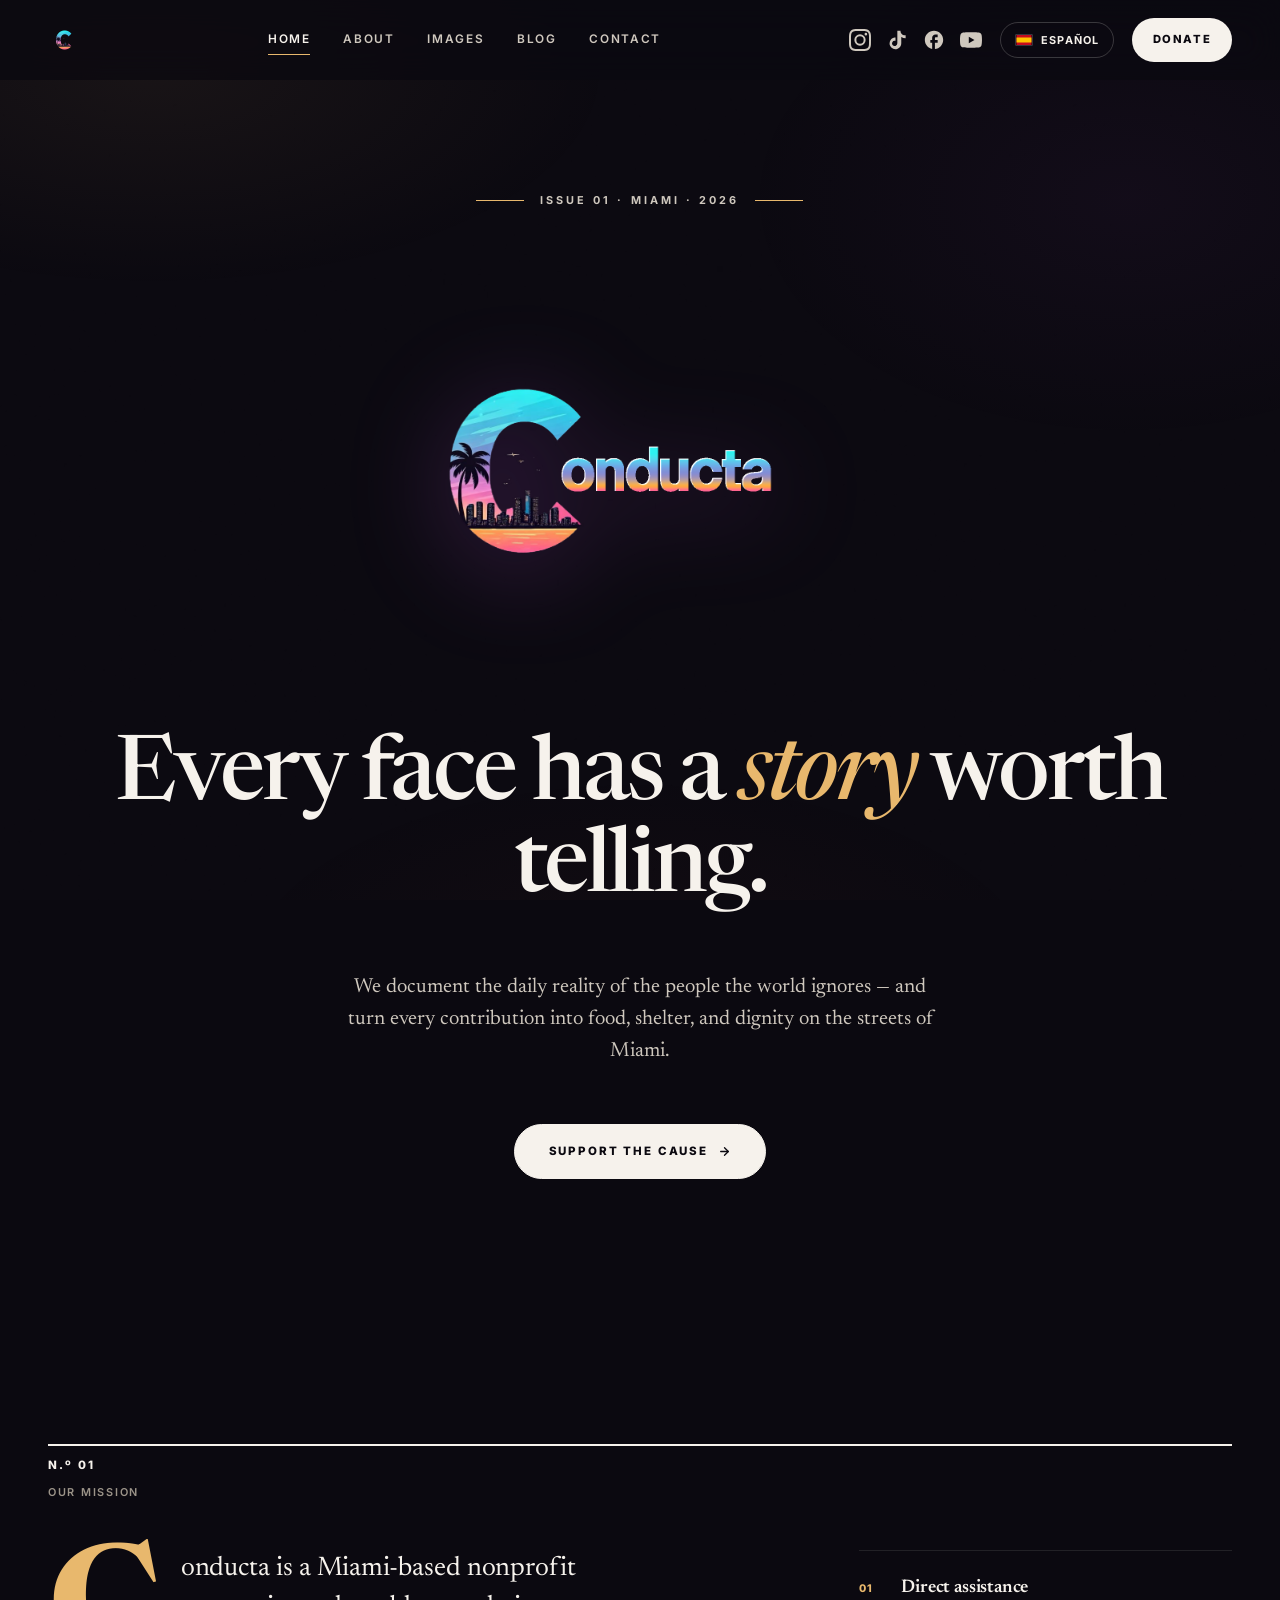
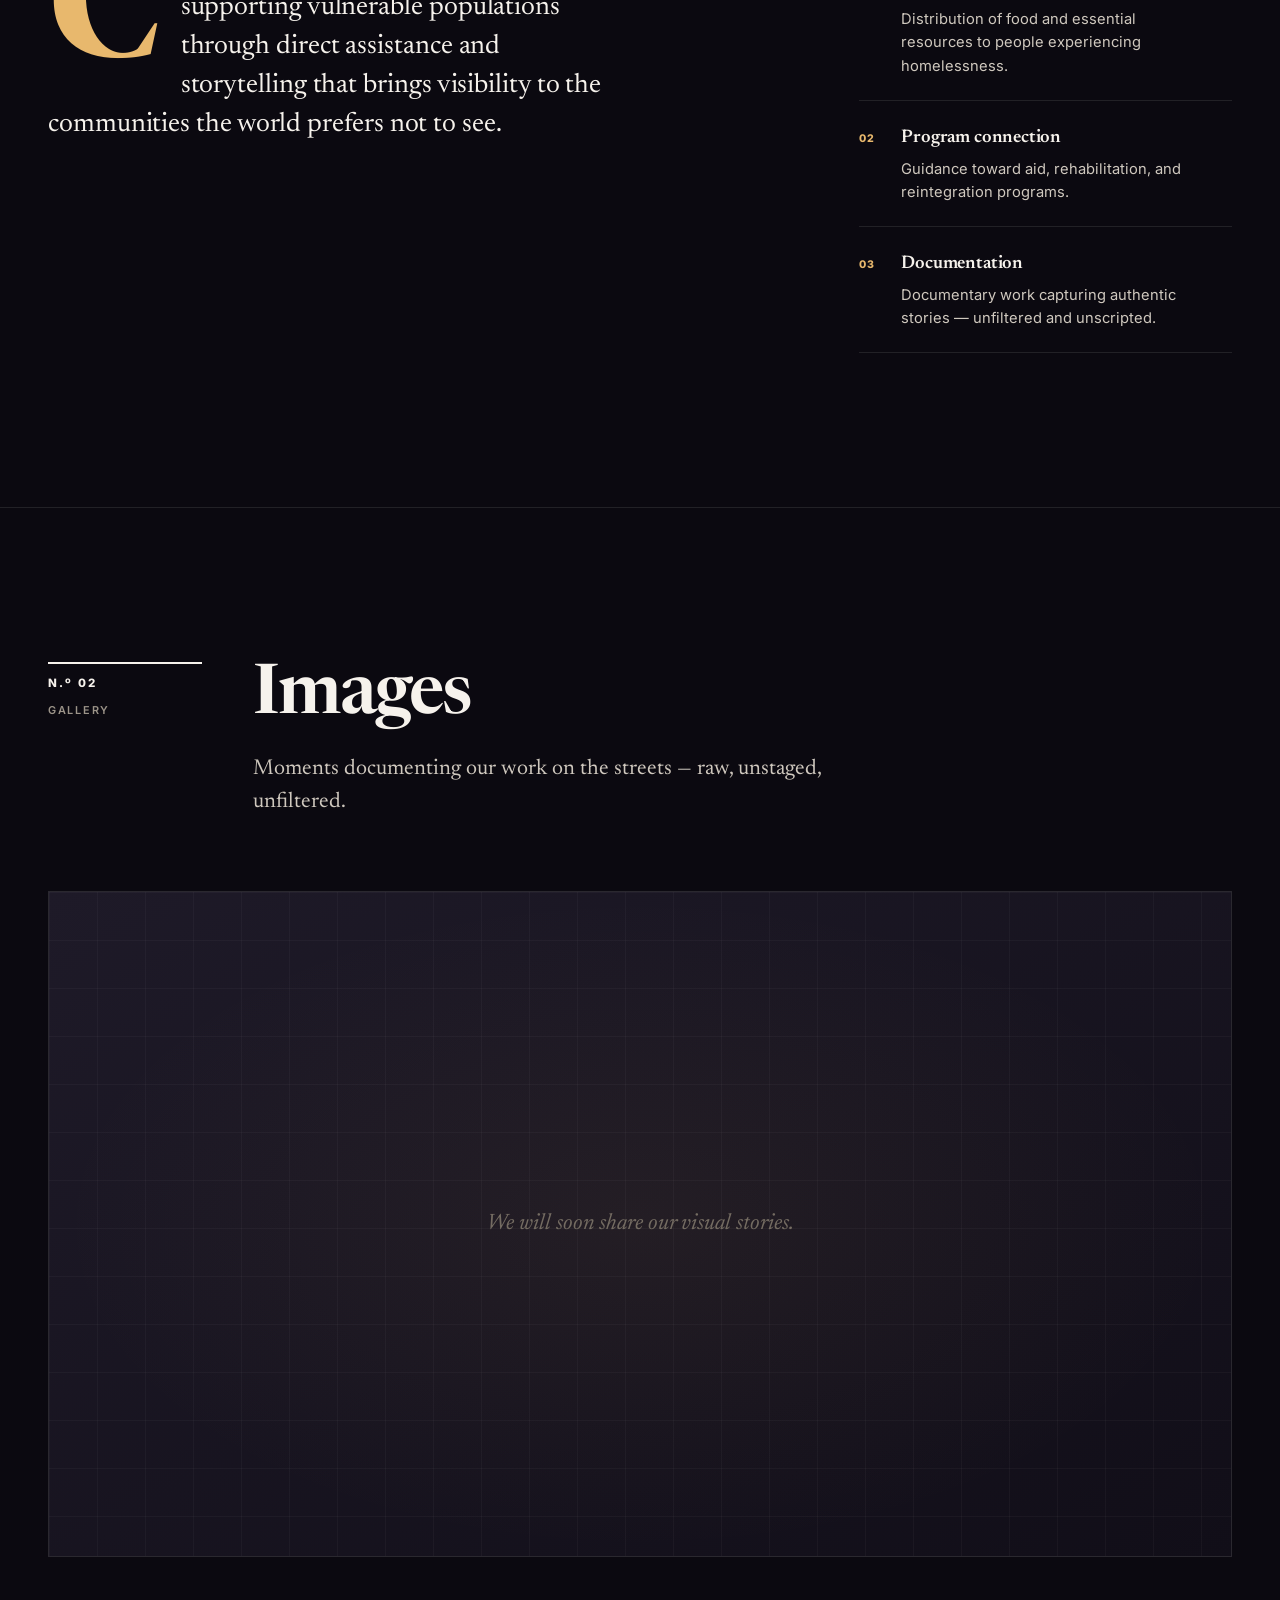
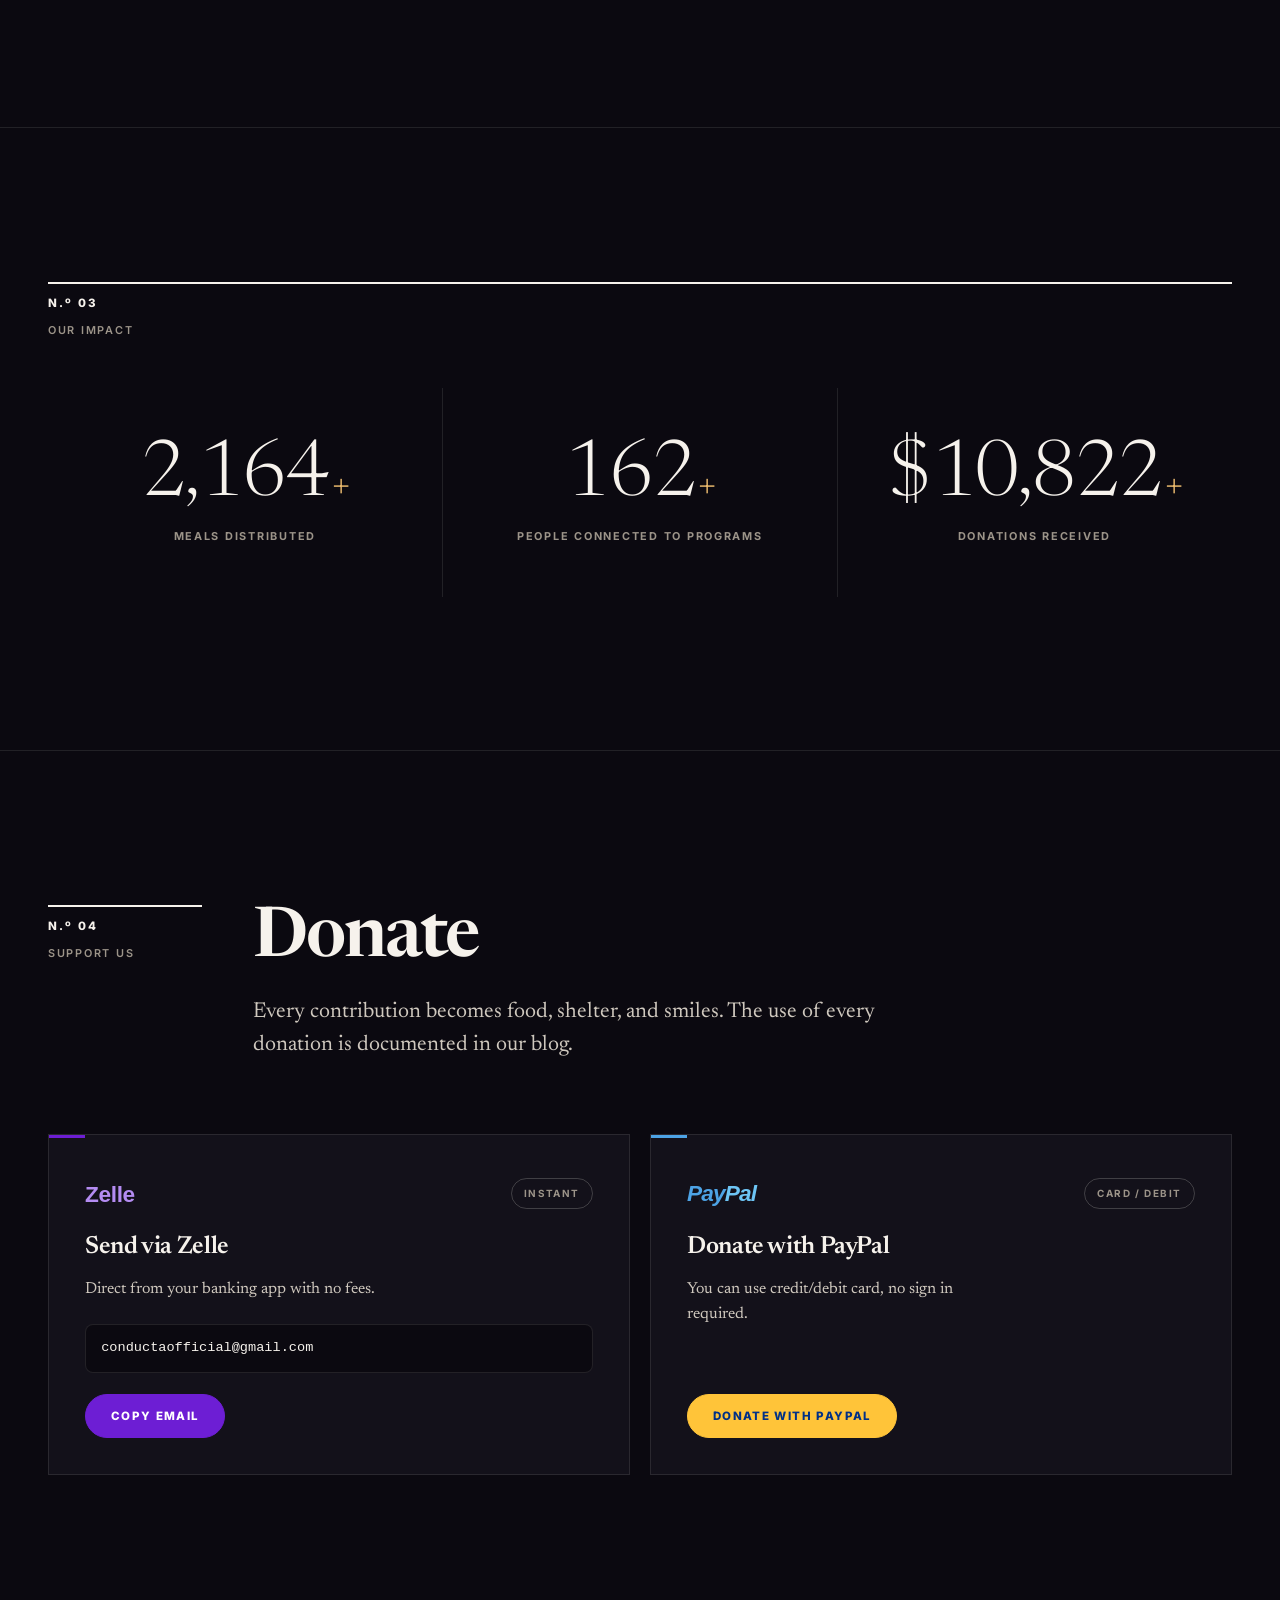
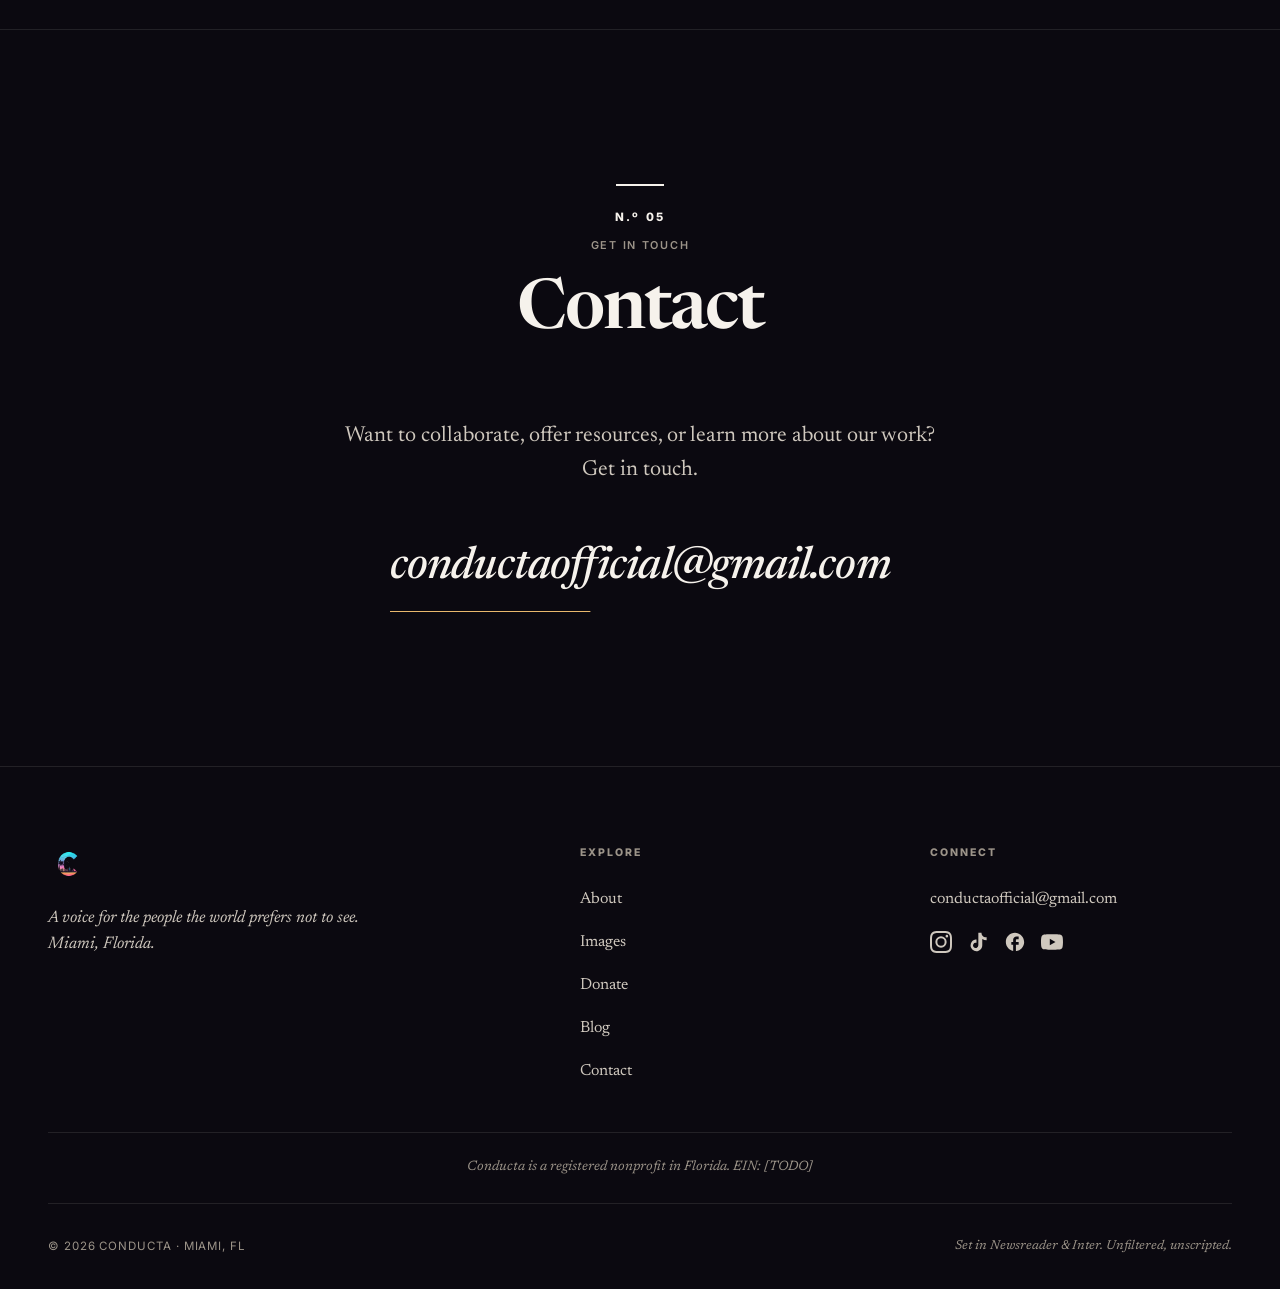
==== commit 0f7d52b2: "add footer EIN placeholder line with bilingual i18n, centered italic Newsreader between footer colum" ====
--- a/index.html
+++ b/index.html
@@ -334,9 +334,12 @@
           </div>
         </div>
       </div>
+      <div class="footer-ein">
+        <p data-i18n="footer.ein">Conducta es una organizaci&oacute;n sin fines de lucro registrada en Florida. EIN: [TODO]</p>
+      </div>
       <div class="footer-bottom">
-        <p>© <span id="year"></span> Conducta · Miami, FL</p>
-        <p class="footer-colophon" data-i18n="footer.colophon">Set in Newsreader &amp; Inter. Sin filtro, sin guión.</p>
+        <p>&copy; <span id="year"></span> Conducta &middot; Miami, FL</p>
+        <p class="footer-colophon" data-i18n="footer.colophon">Set in Newsreader &amp; Inter. Sin filtro, sin gui&oacute;n.</p>
       </div>
     </div>
   </footer>
--- a/styles.css
+++ b/styles.css
@@ -1212,6 +1212,20 @@
 
 .footer-col .social-links { margin-top: 1.1rem; }
 
+.footer-ein {
+  padding: 1.5rem 0;
+  border-bottom: 1px solid var(--rule);
+}
+
+.footer-ein p {
+  font-family: var(--serif);
+  font-size: 0.85rem;
+  font-style: italic;
+  color: var(--paper-mute);
+  line-height: 1.6;
+  text-align: center;
+}
+
 .footer-bottom {
   padding-top: 2rem;
   display: flex;
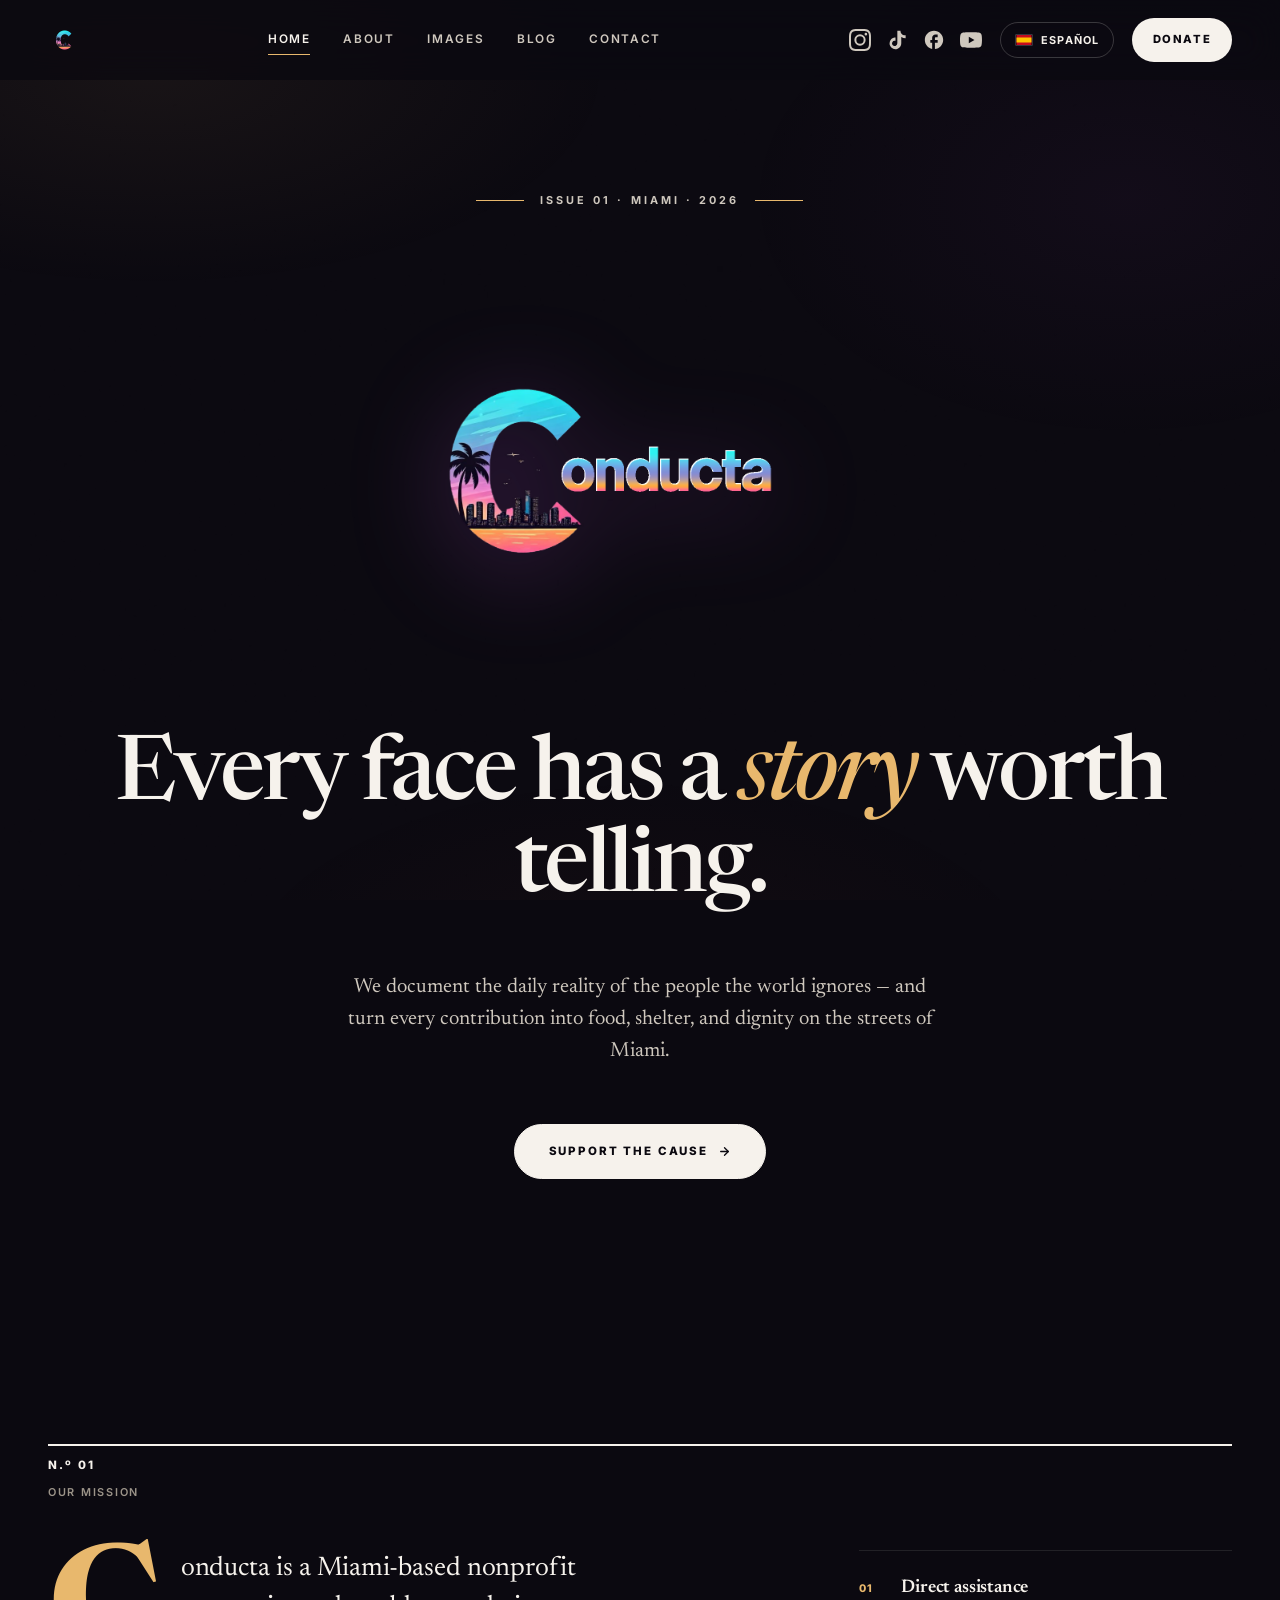
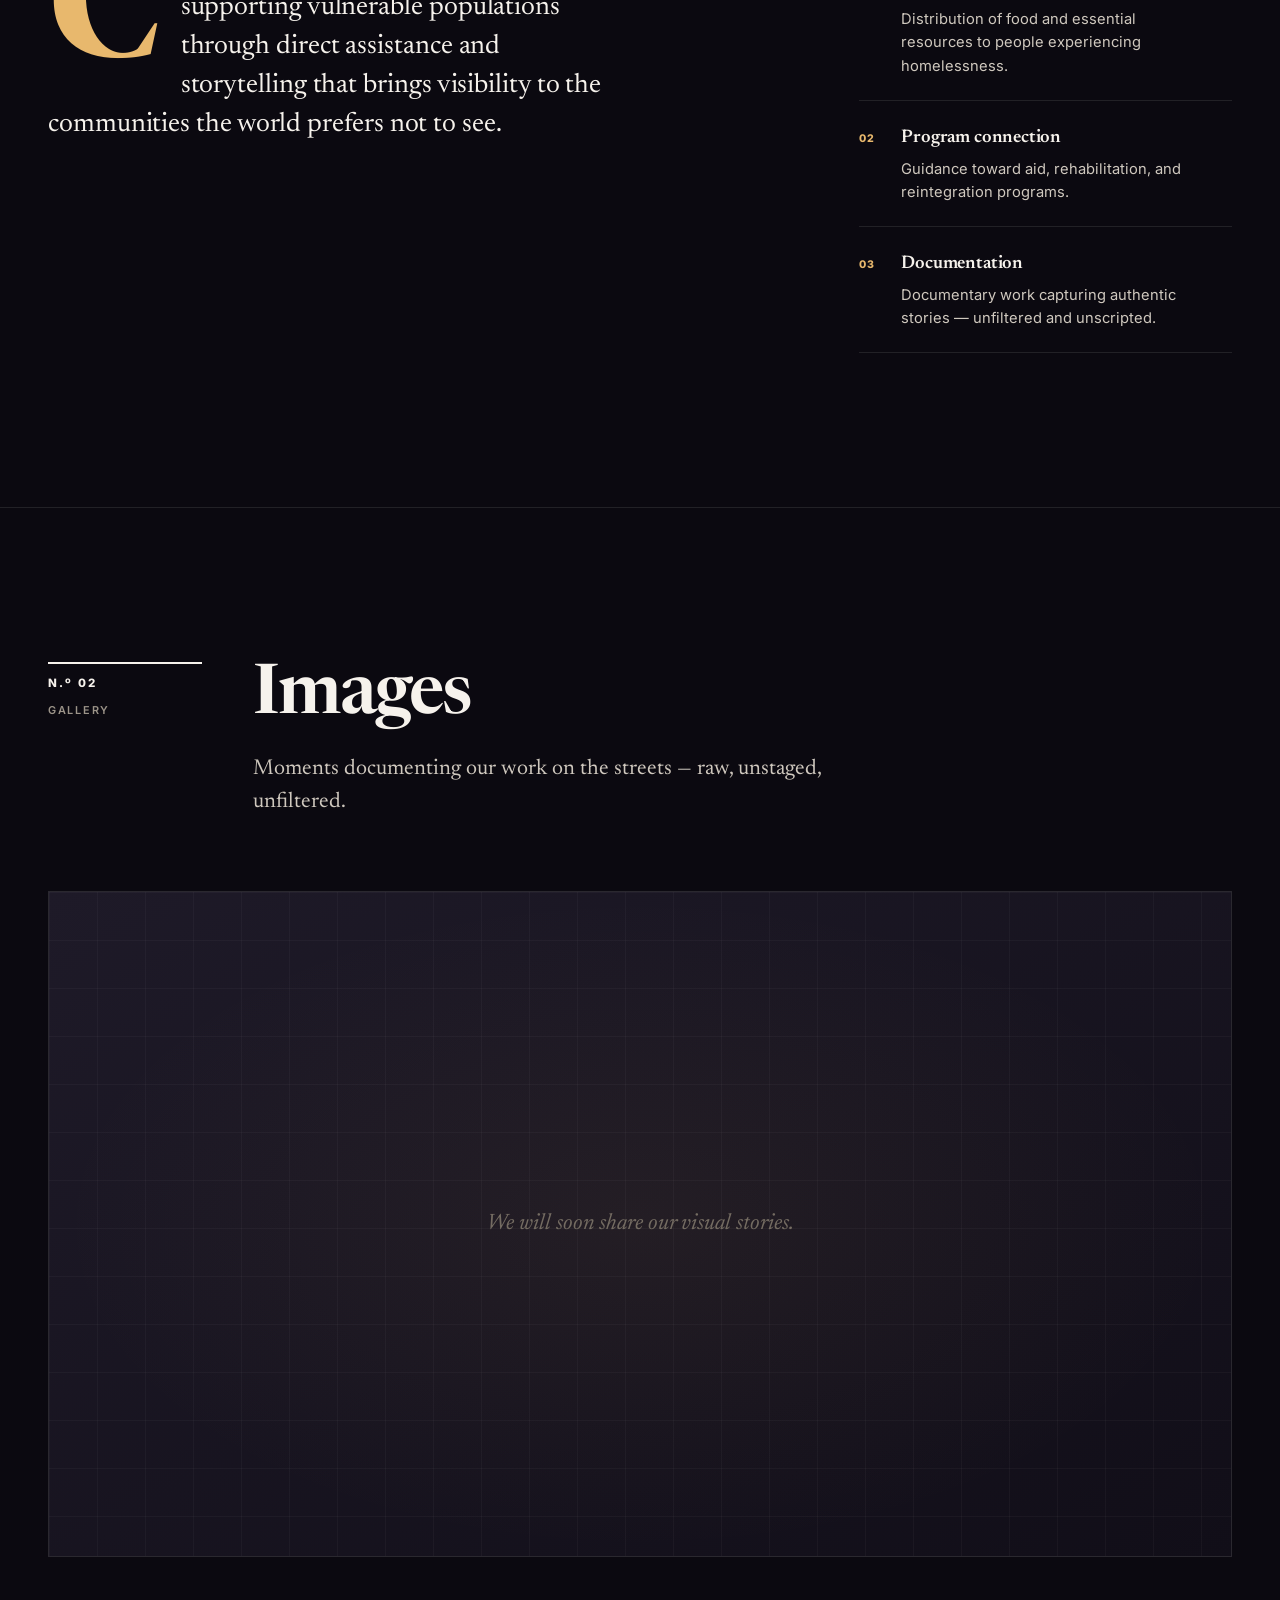
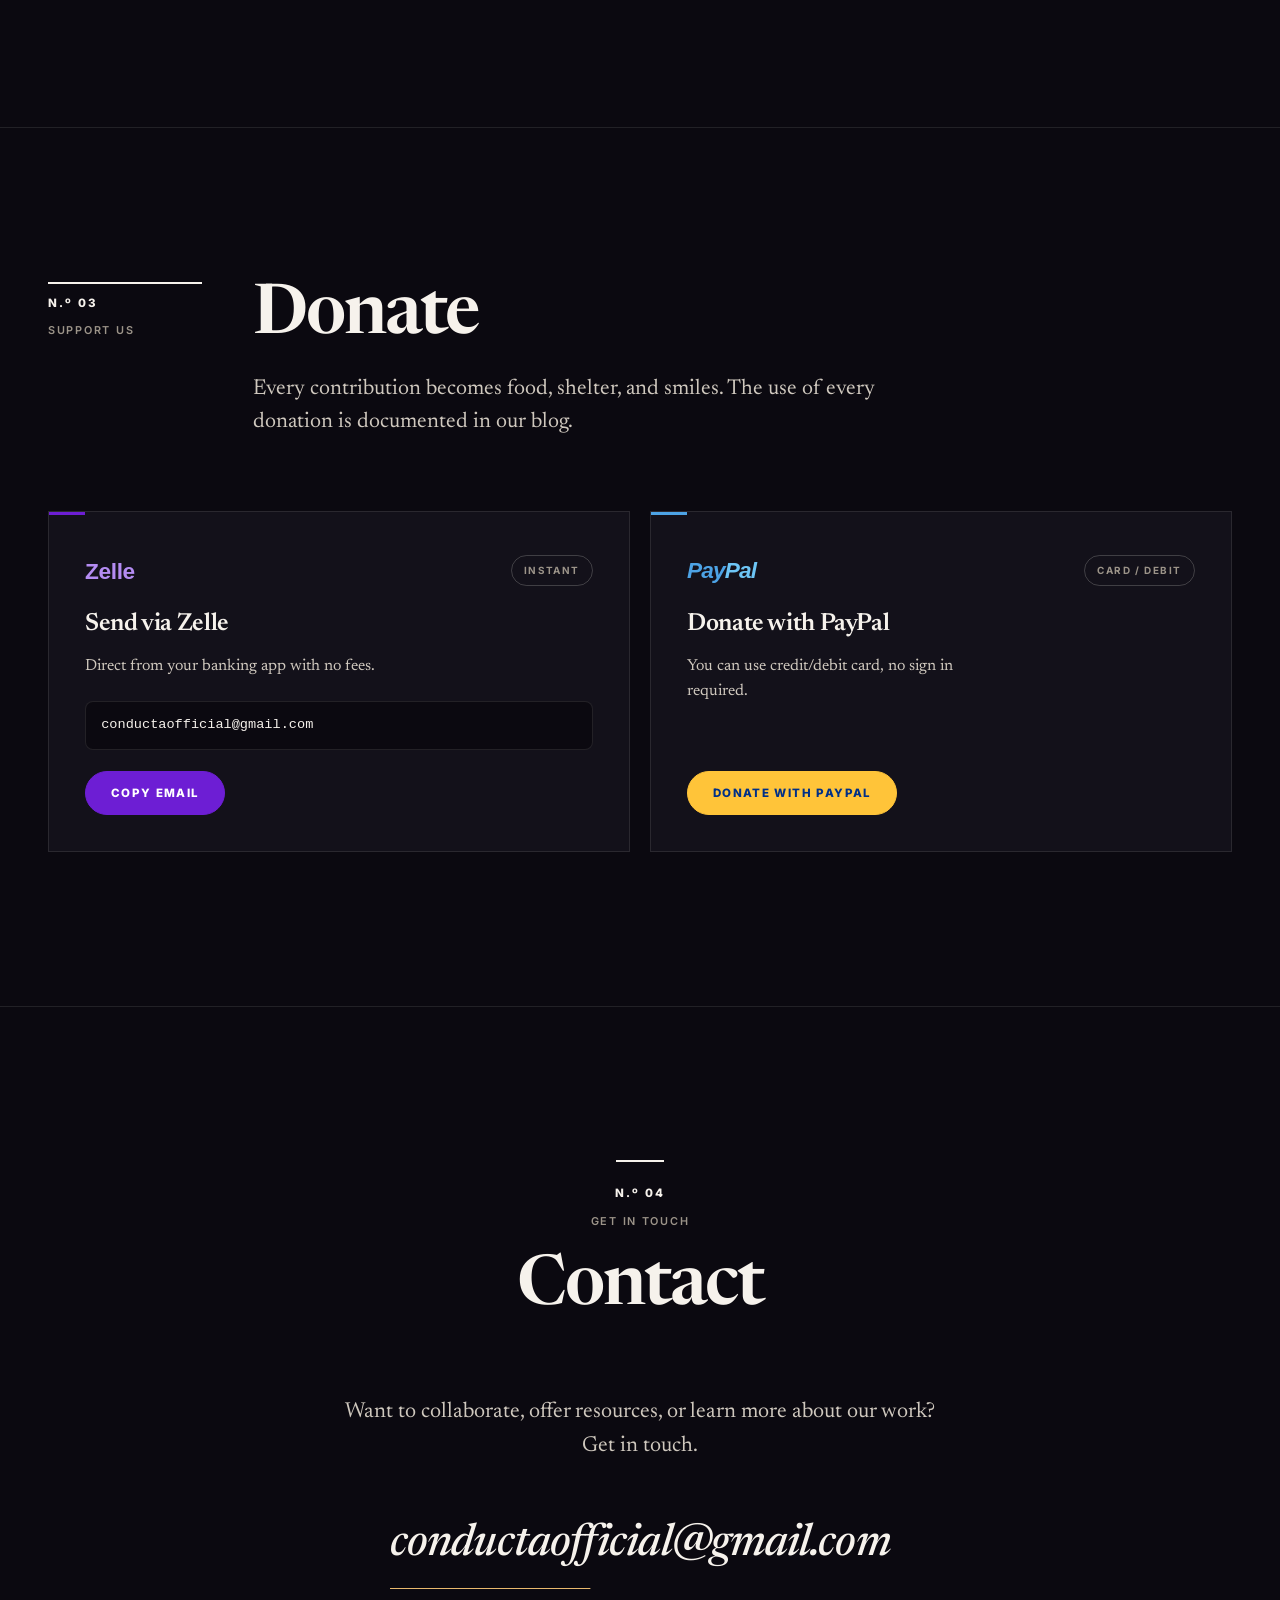
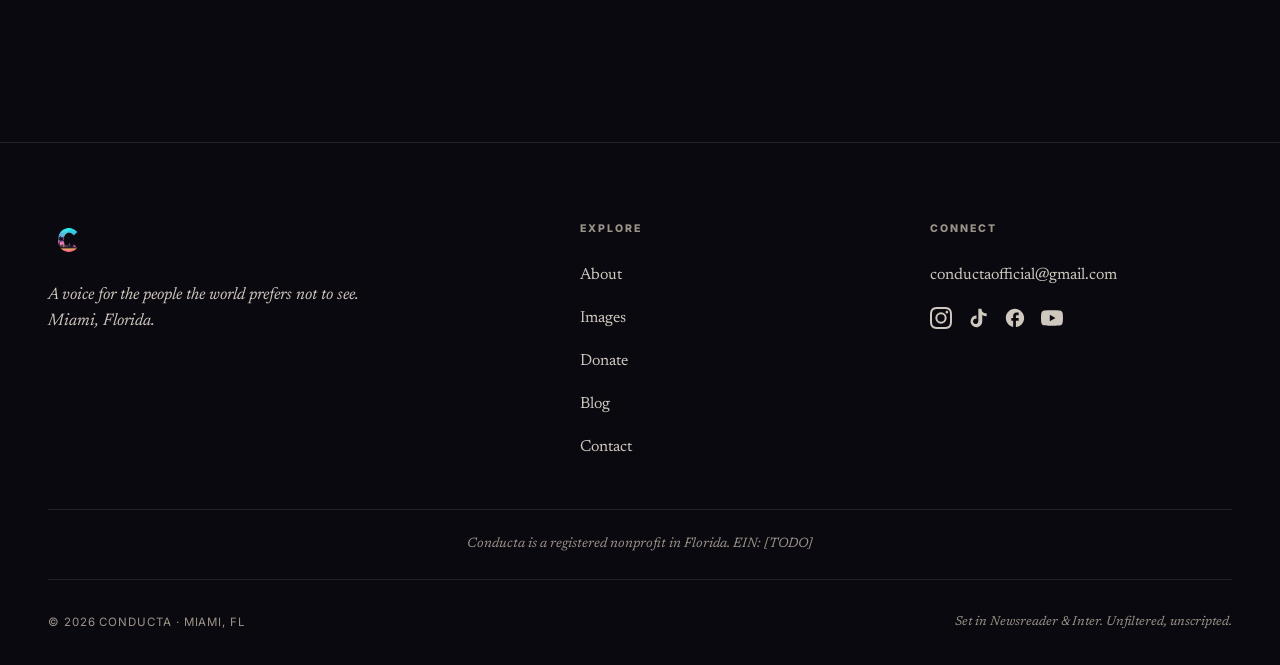
==== commit 49fe2bbd: "remove Nuestro impacto stats section (placeholder data), renumber Donate back to N.o 03 and Contact " ====
--- a/index.html
+++ b/index.html
@@ -66,10 +66,9 @@
       <a href="#hero" data-num="01" data-i18n="nav.home">Inicio</a>
       <a href="#about" data-num="02" data-i18n="nav.about">Quiénes Somos</a>
       <a href="#imagenes" data-num="03" data-i18n="nav.images">Imágenes</a>
-      <a href="#impacto" data-num="04" data-i18n="nav.impact">Impacto</a>
-      <a href="#donar" data-num="05" data-i18n="nav.donate">Donar</a>
-      <a href="blog.html" data-num="06" data-i18n="nav.blog">Blog</a>
-      <a href="#contacto" data-num="07" data-i18n="nav.contact">Contacto</a>
+      <a href="#donar" data-num="04" data-i18n="nav.donate">Donar</a>
+      <a href="blog.html" data-num="05" data-i18n="nav.blog">Blog</a>
+      <a href="#contacto" data-num="06" data-i18n="nav.contact">Contacto</a>
     </nav>
     <div class="mobile-menu-footer">
       <div class="social-links">
@@ -196,37 +195,11 @@
       </div>
     </section>
 
-    <section id="impacto" class="section" aria-labelledby="impact-title">
-      <div class="section-inner">
-        <header class="section-header section-header--meta-only reveal">
-          <div class="section-meta">
-            <span class="section-num">N.º 03</span>
-            <h2 id="impact-title" class="section-meta-label" data-i18n="impact.eyebrow">Nuestro impacto</h2>
-          </div>
-        </header>
-
-        <div class="impact-strip">
-          <div class="impact-stat reveal">
-            <span class="impact-num" data-count="2400">0</span>
-            <span class="impact-label" data-i18n="impact.meals">comidas distribuidas</span>
-          </div>
-          <div class="impact-stat reveal">
-            <span class="impact-num" data-count="180">0</span>
-            <span class="impact-label" data-i18n="impact.people">personas conectadas a programas</span>
-          </div>
-          <div class="impact-stat reveal">
-            <span class="impact-num" data-count="12000" data-prefix="$">$0</span>
-            <span class="impact-label" data-i18n="impact.donations">donaciones recibidas</span>
-          </div>
-        </div>
-      </div>
-    </section>
-
     <section id="donar" class="section" aria-labelledby="donate-title">
       <div class="section-inner">
         <header class="section-header reveal">
           <div class="section-meta">
-            <span class="section-num">N.º 04</span>
+            <span class="section-num">N.º 03</span>
             <span class="section-meta-label" data-i18n="donate.eyebrow">Apóyanos</span>
           </div>
           <div class="section-head-body">
@@ -280,7 +253,7 @@
       <div class="section-inner">
         <header class="section-header section-header--centered reveal">
           <div class="section-meta">
-            <span class="section-num">N.º 05</span>
+            <span class="section-num">N.º 04</span>
             <span class="section-meta-label" data-i18n="contact.eyebrow">En contacto</span>
           </div>
           <div class="section-head-body">
--- a/styles.css
+++ b/styles.css
@@ -891,67 +891,6 @@
 }
 
 /* ============================================================
-   Impact — editorial "by the numbers" strip
-   ============================================================ */
-
-.impact-strip {
-  display: grid;
-  grid-template-columns: repeat(3, 1fr);
-  gap: 0;
-}
-
-.impact-stat {
-  text-align: center;
-  padding: clamp(2rem, 4vw, 3.5rem) clamp(1rem, 2vw, 2rem);
-  border-right: 1px solid var(--rule);
-}
-
-.impact-stat:last-child { border-right: none; }
-
-.impact-num {
-  display: block;
-  font-family: var(--serif);
-  font-size: clamp(3rem, 6vw, 5rem);
-  font-weight: 300;
-  line-height: 1;
-  letter-spacing: -0.03em;
-  color: var(--paper);
-  font-variant-numeric: tabular-nums;
-  margin-bottom: 0.75rem;
-}
-
-.impact-num::after {
-  content: "+";
-  font-size: 0.5em;
-  font-weight: 400;
-  color: var(--accent);
-  margin-left: 0.05em;
-}
-
-.impact-label {
-  display: block;
-  font-family: var(--sans);
-  font-size: 0.68rem;
-  letter-spacing: 0.16em;
-  text-transform: uppercase;
-  font-weight: 700;
-  color: var(--paper-mute);
-}
-
-@media (max-width: 640px) {
-  .impact-strip {
-    grid-template-columns: 1fr;
-    gap: 0;
-  }
-  .impact-stat {
-    border-right: none;
-    border-bottom: 1px solid var(--rule);
-    padding: 2rem 1rem;
-  }
-  .impact-stat:last-child { border-bottom: none; }
-}
-
-/* ============================================================
    Donate — editorial cards
    ============================================================ */
 
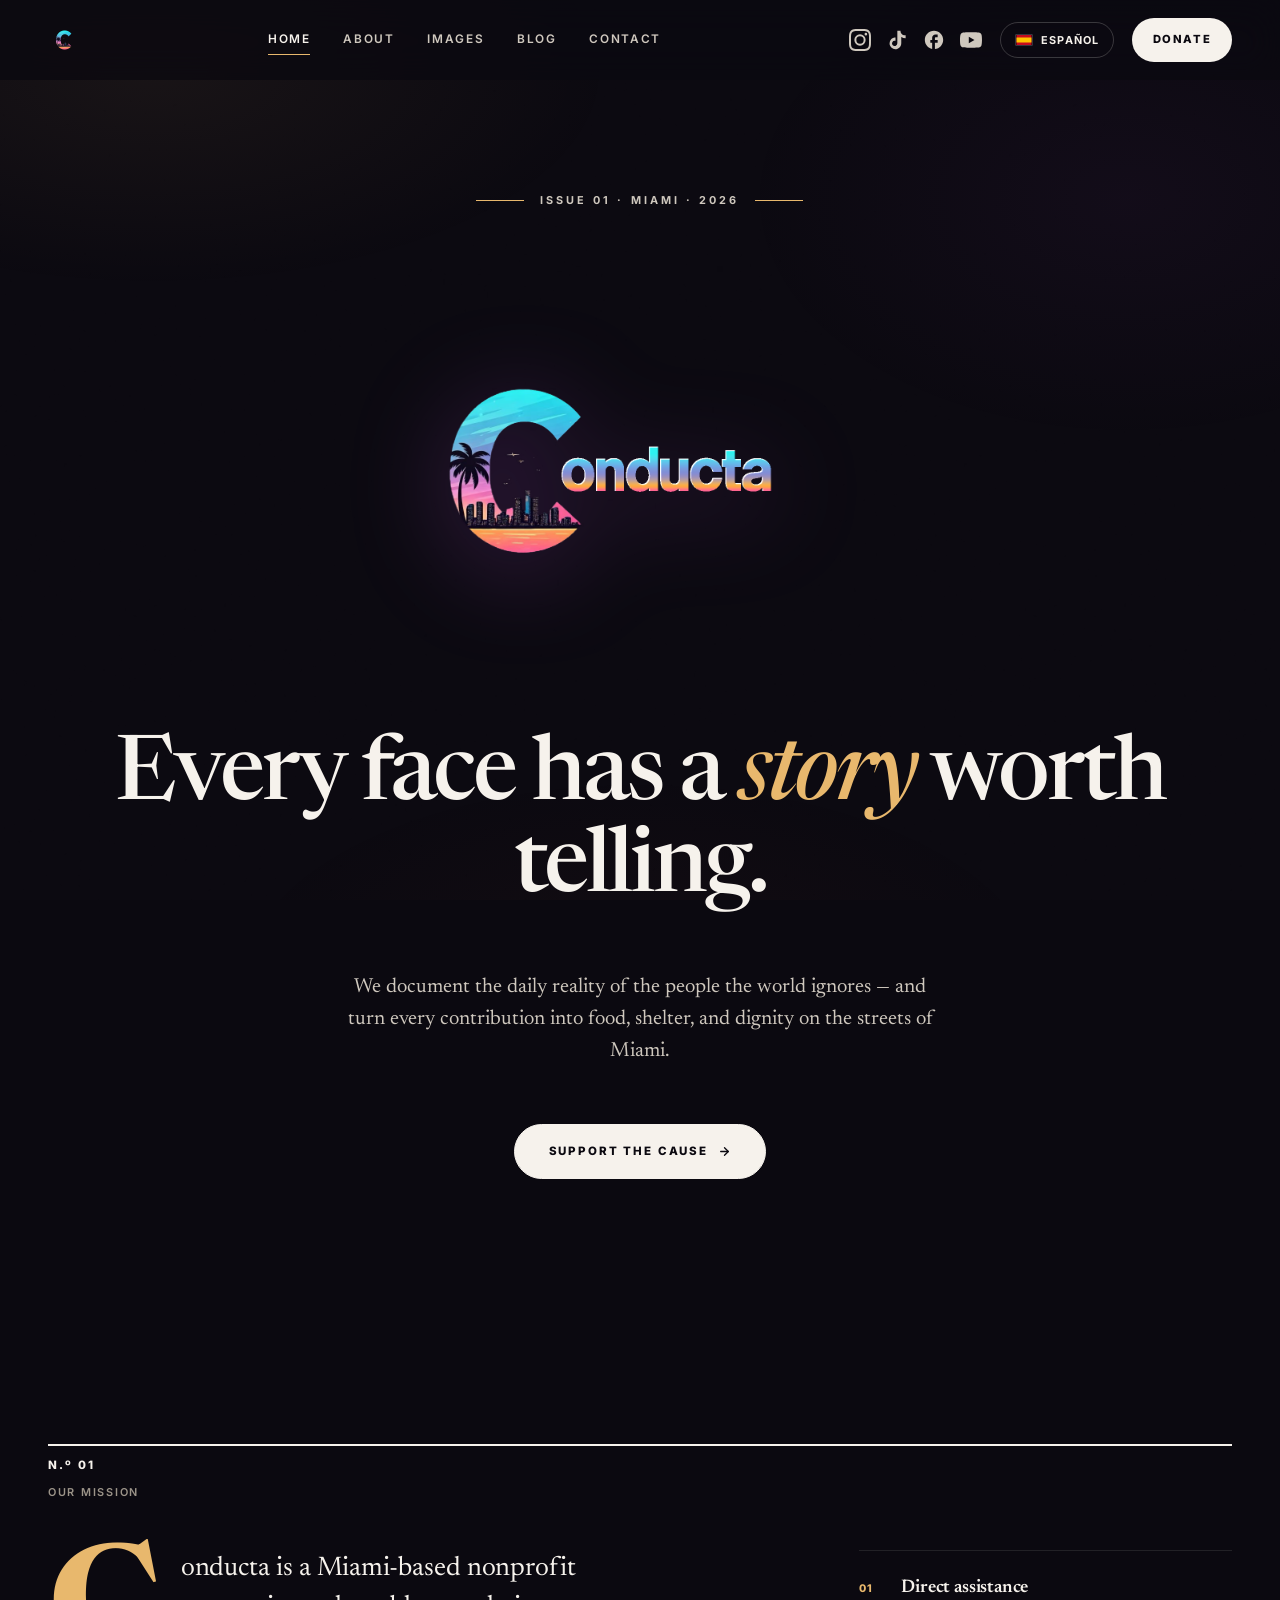
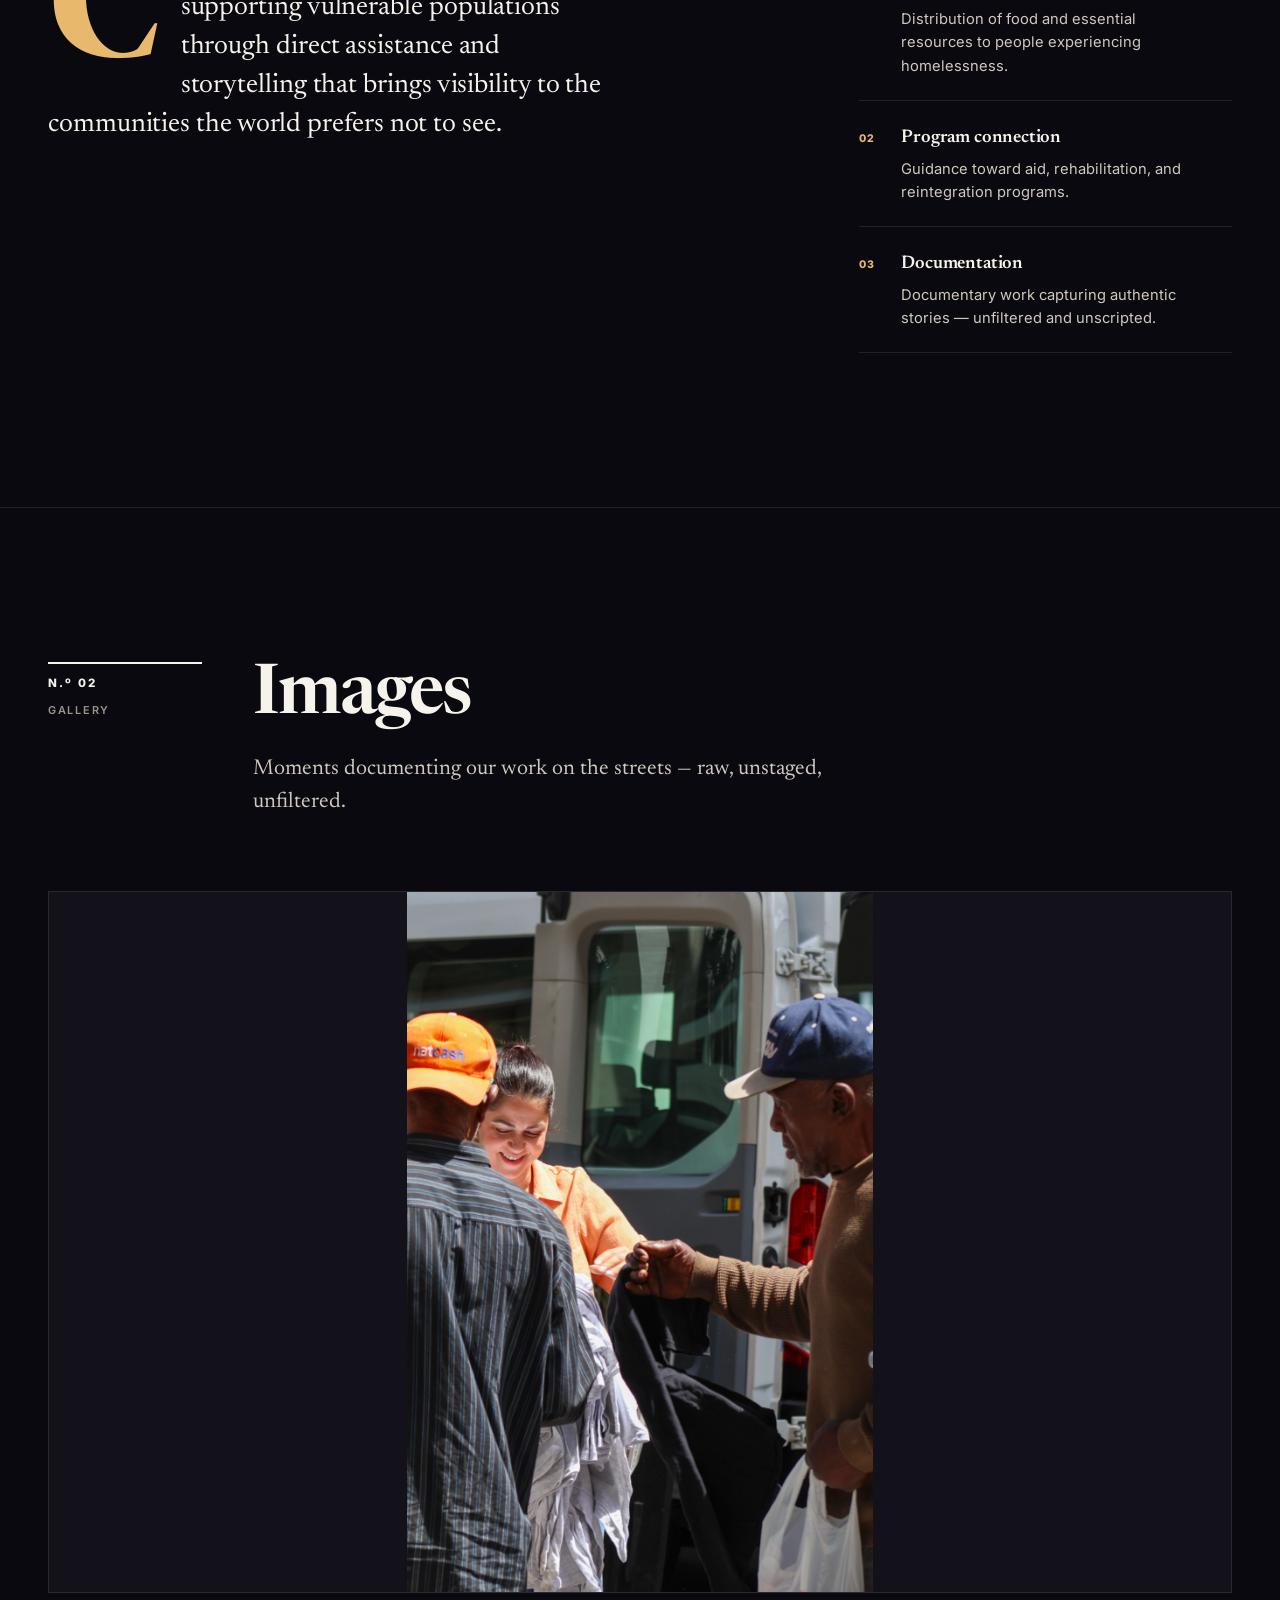
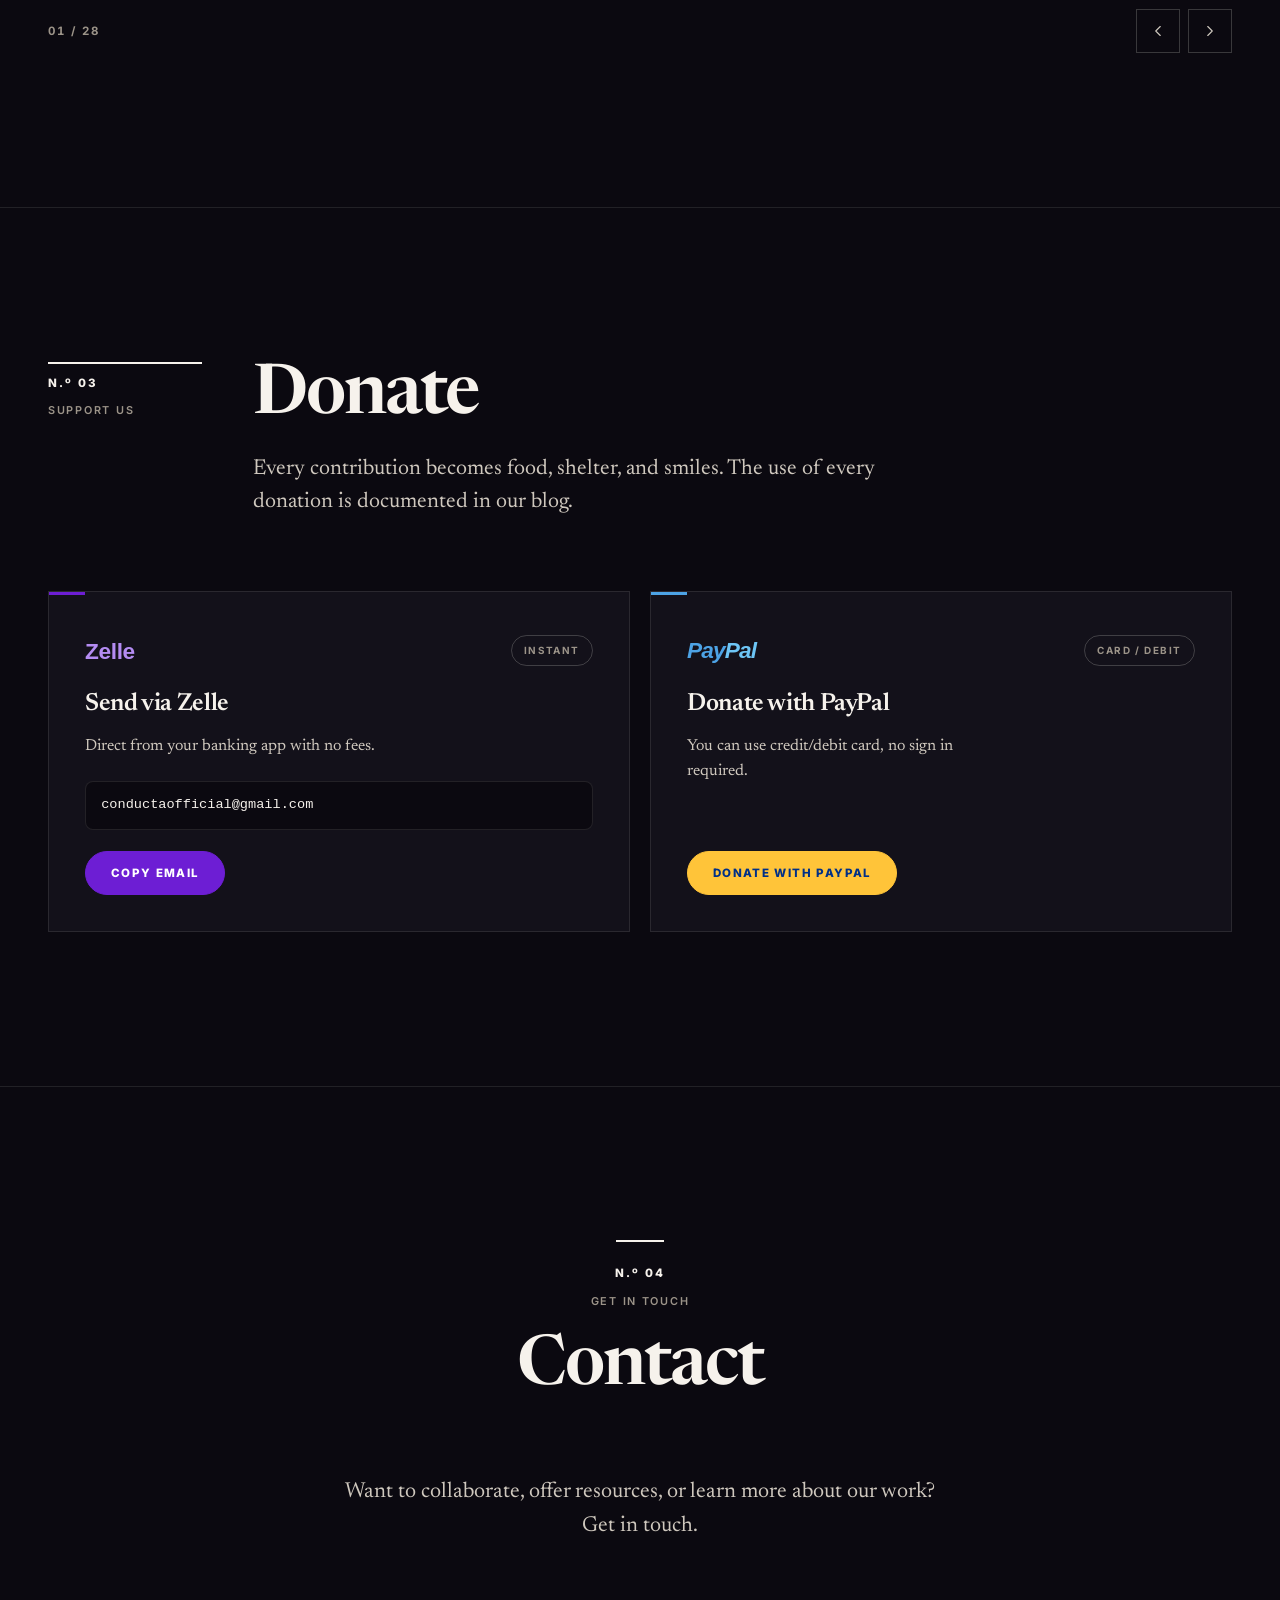
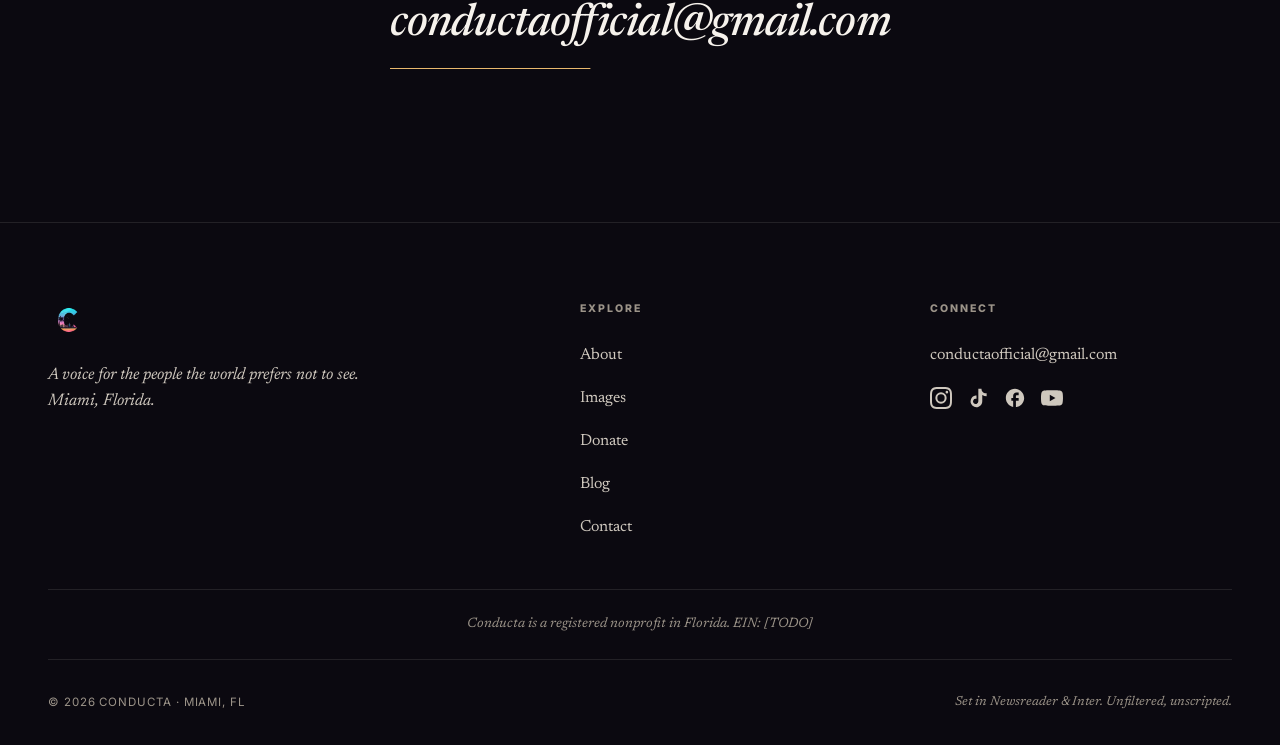
==== commit b9a7f587: "analytics: enable Vercel Web Analytics on public pages Add /_vercel/insights/script.js to index.html" ====
--- a/index.html
+++ b/index.html
@@ -12,6 +12,7 @@
   <link rel="preconnect" href="https://fonts.gstatic.com" crossorigin />
   <link href="https://fonts.googleapis.com/css2?family=Inter:wght@400;500;600;700;800&family=Newsreader:opsz,wght@6..72,300;6..72,400;6..72,500;6..72,600;6..72,700&family=Newsreader:ital,opsz,wght@1,6..72,400;1,6..72,500&display=swap" rel="stylesheet" />
   <link rel="stylesheet" href="styles.css?v=editorial-4" />
+  <script defer src="/_vercel/insights/script.js"></script>
 </head>
 <body>
   <a href="#main" class="skip" data-i18n="a11y.skip">Saltar al contenido</a>
--- a/styles.css
+++ b/styles.css
@@ -760,10 +760,12 @@
 .slideshow-viewport {
   position: relative;
   width: 100%;
-  aspect-ratio: 16 / 9;
+  aspect-ratio: var(--active-ratio, 16 / 9);
+  max-height: min(78vh, 820px);
   overflow: hidden;
   background: var(--ink-2);
   border: 1px solid var(--rule);
+  transition: aspect-ratio 0.5s var(--ease);
 }
 
 .slideshow-track {
@@ -785,9 +787,11 @@
 }
 
 .slideshow-slide img {
+  position: absolute;
+  inset: 0;
   width: 100%;
   height: 100%;
-  object-fit: cover;
+  object-fit: contain;
   transform: scale(1.03);
   transition: transform 6s linear;
 }
@@ -886,7 +890,7 @@
 
 @media (max-width: 760px) {
   .slideshow-viewport {
-    aspect-ratio: 4 / 5;
+    max-height: 82vh;
   }
 }
 
